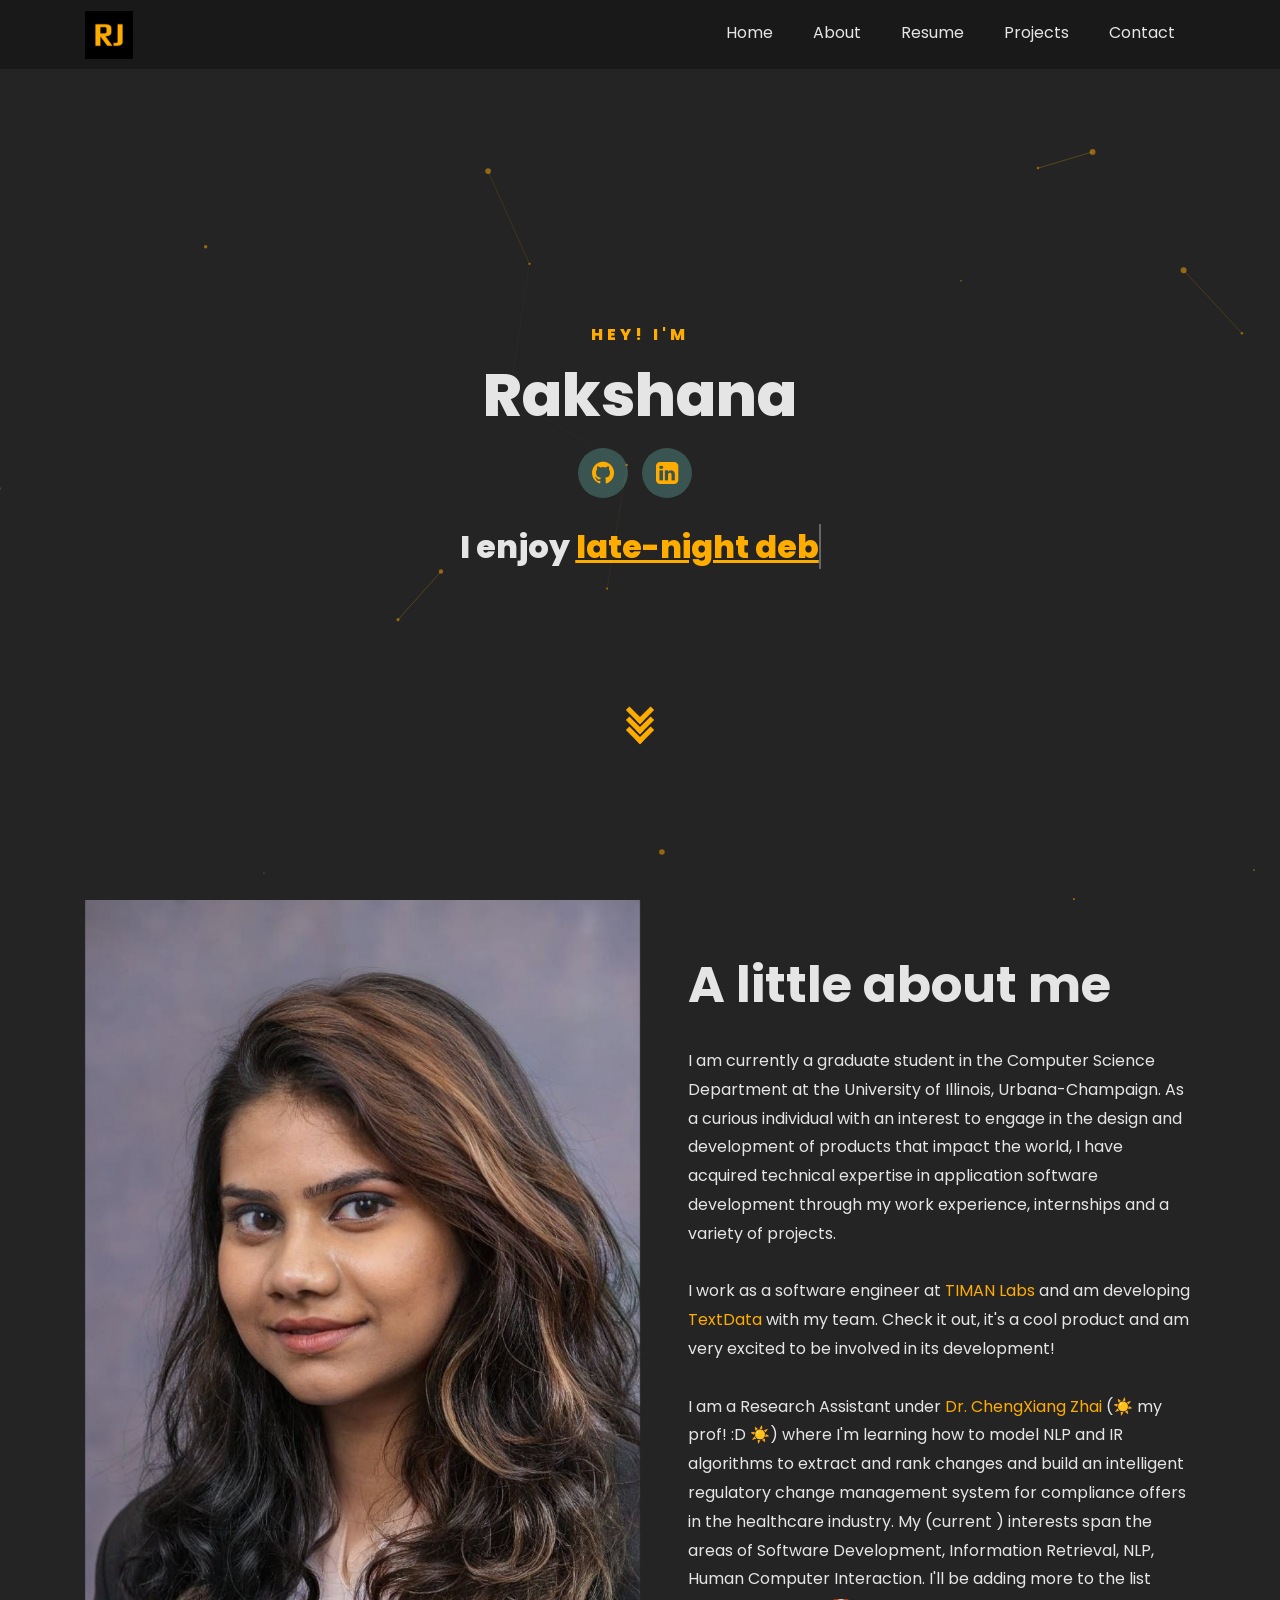
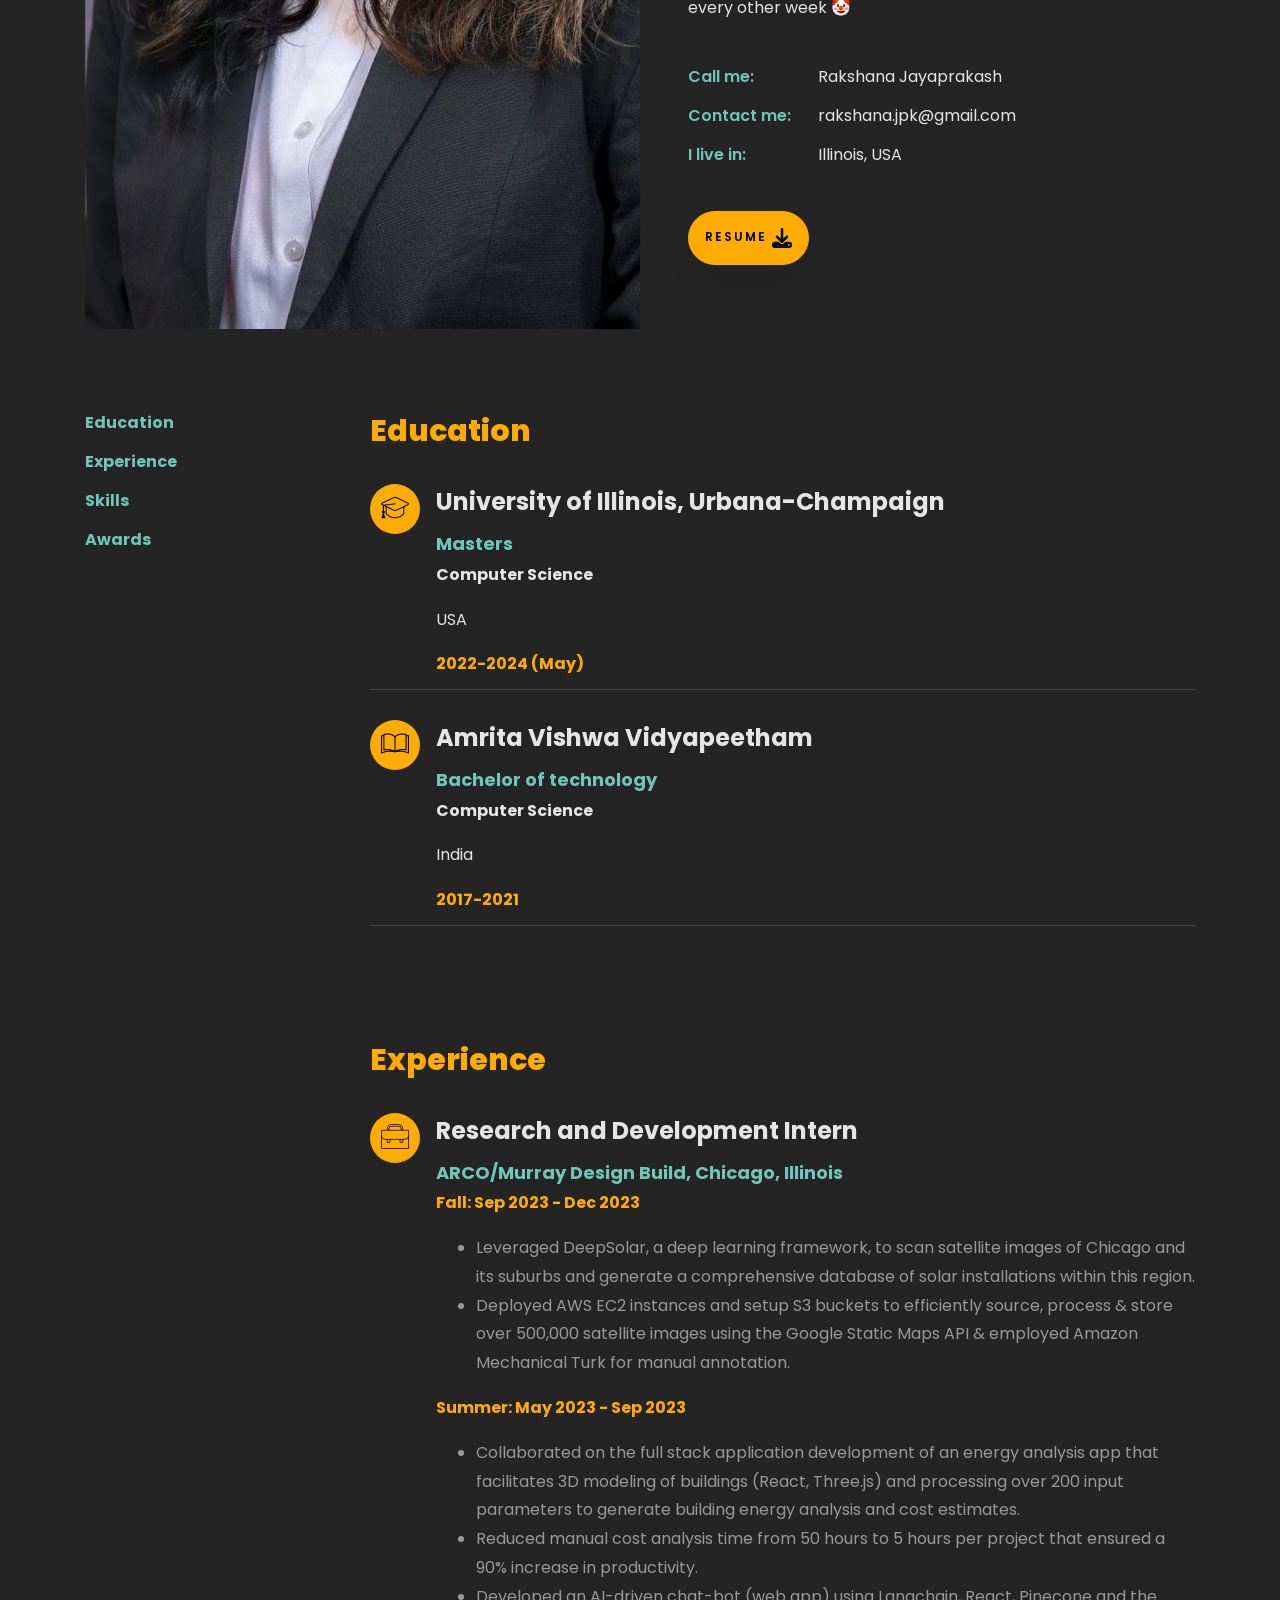
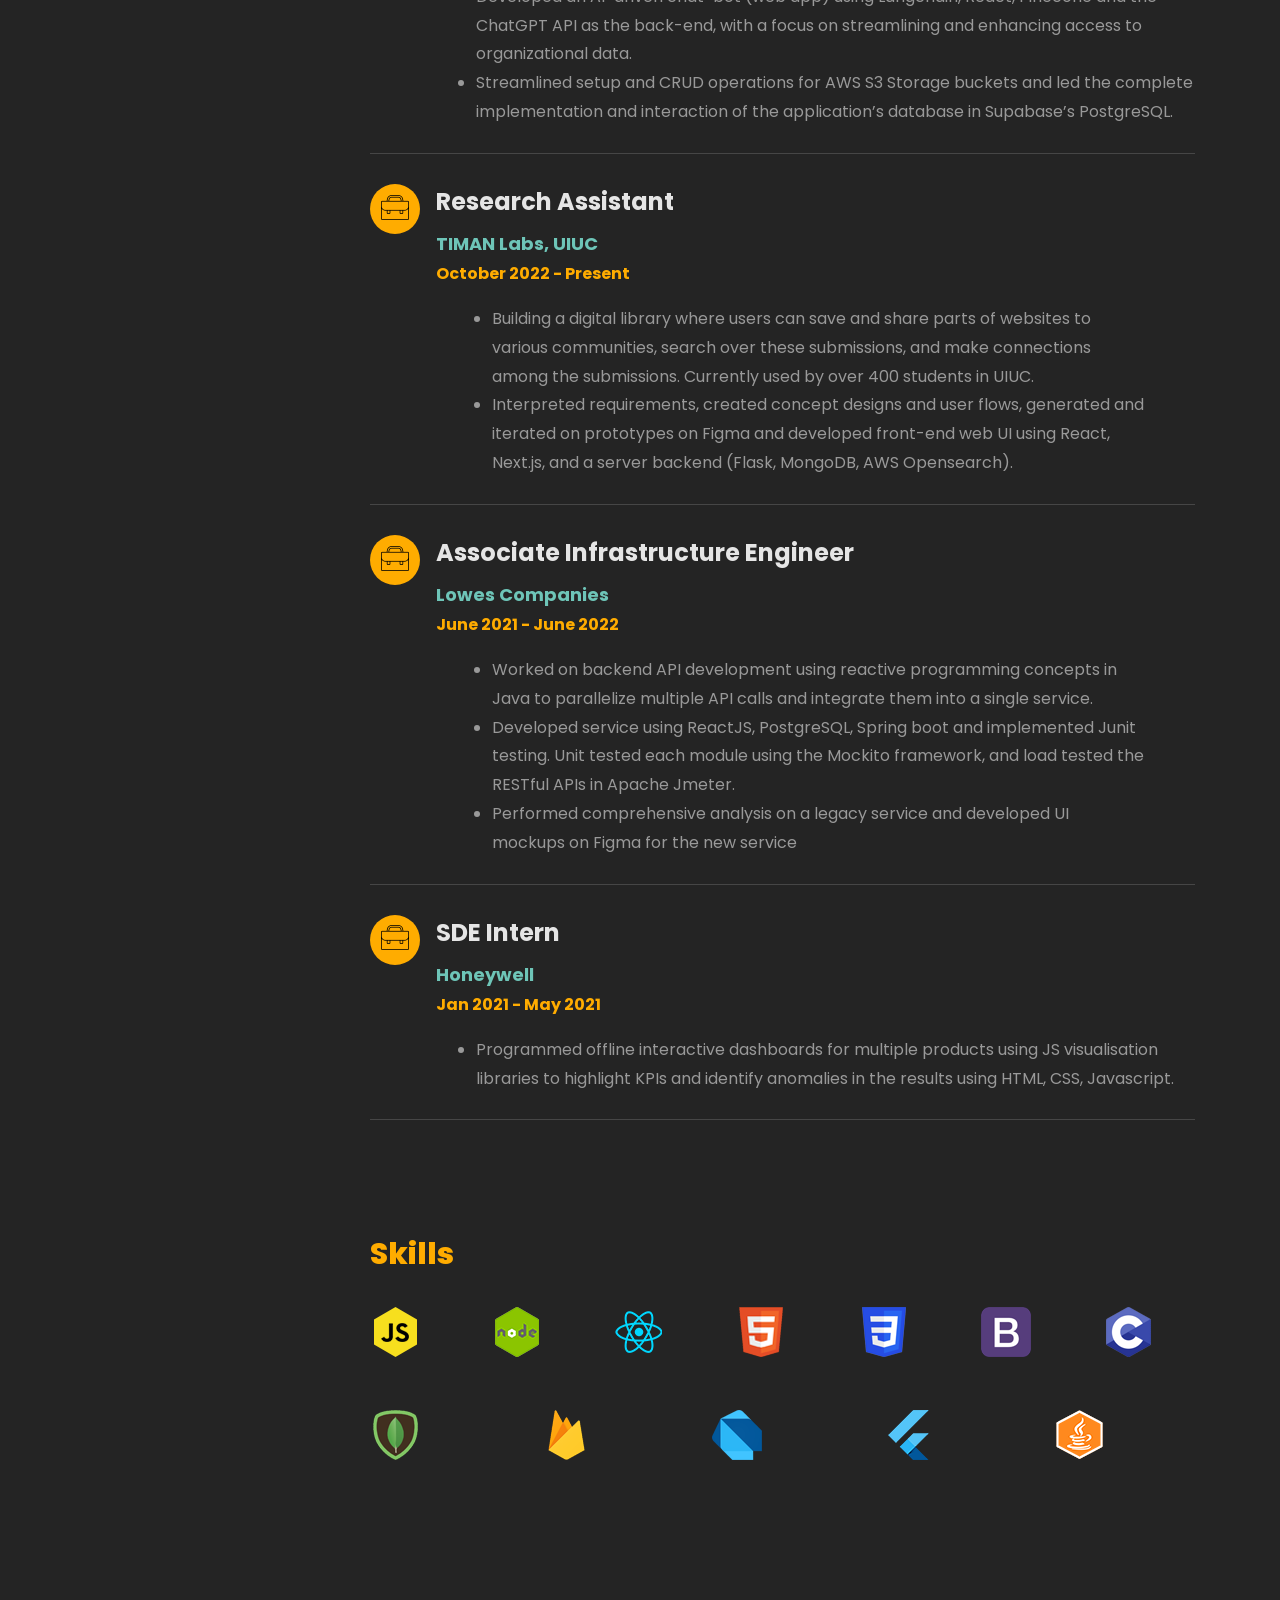
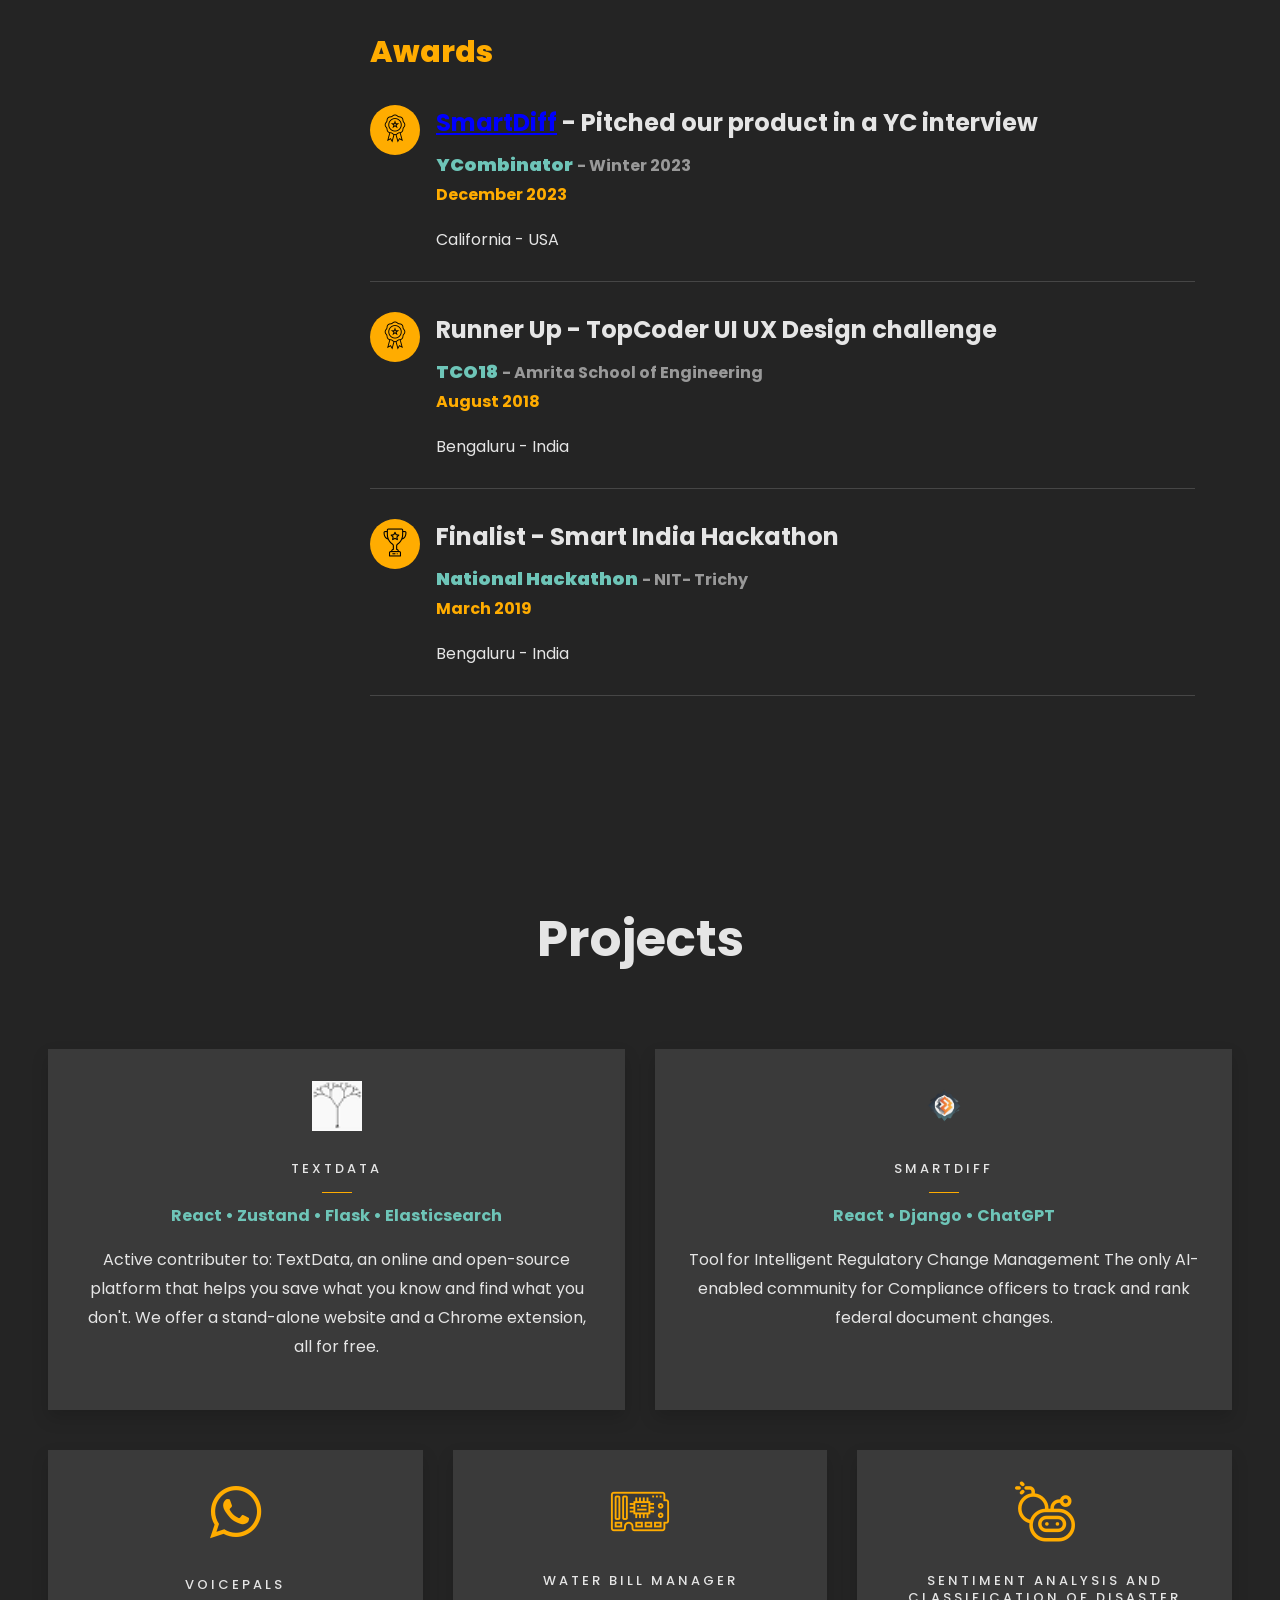
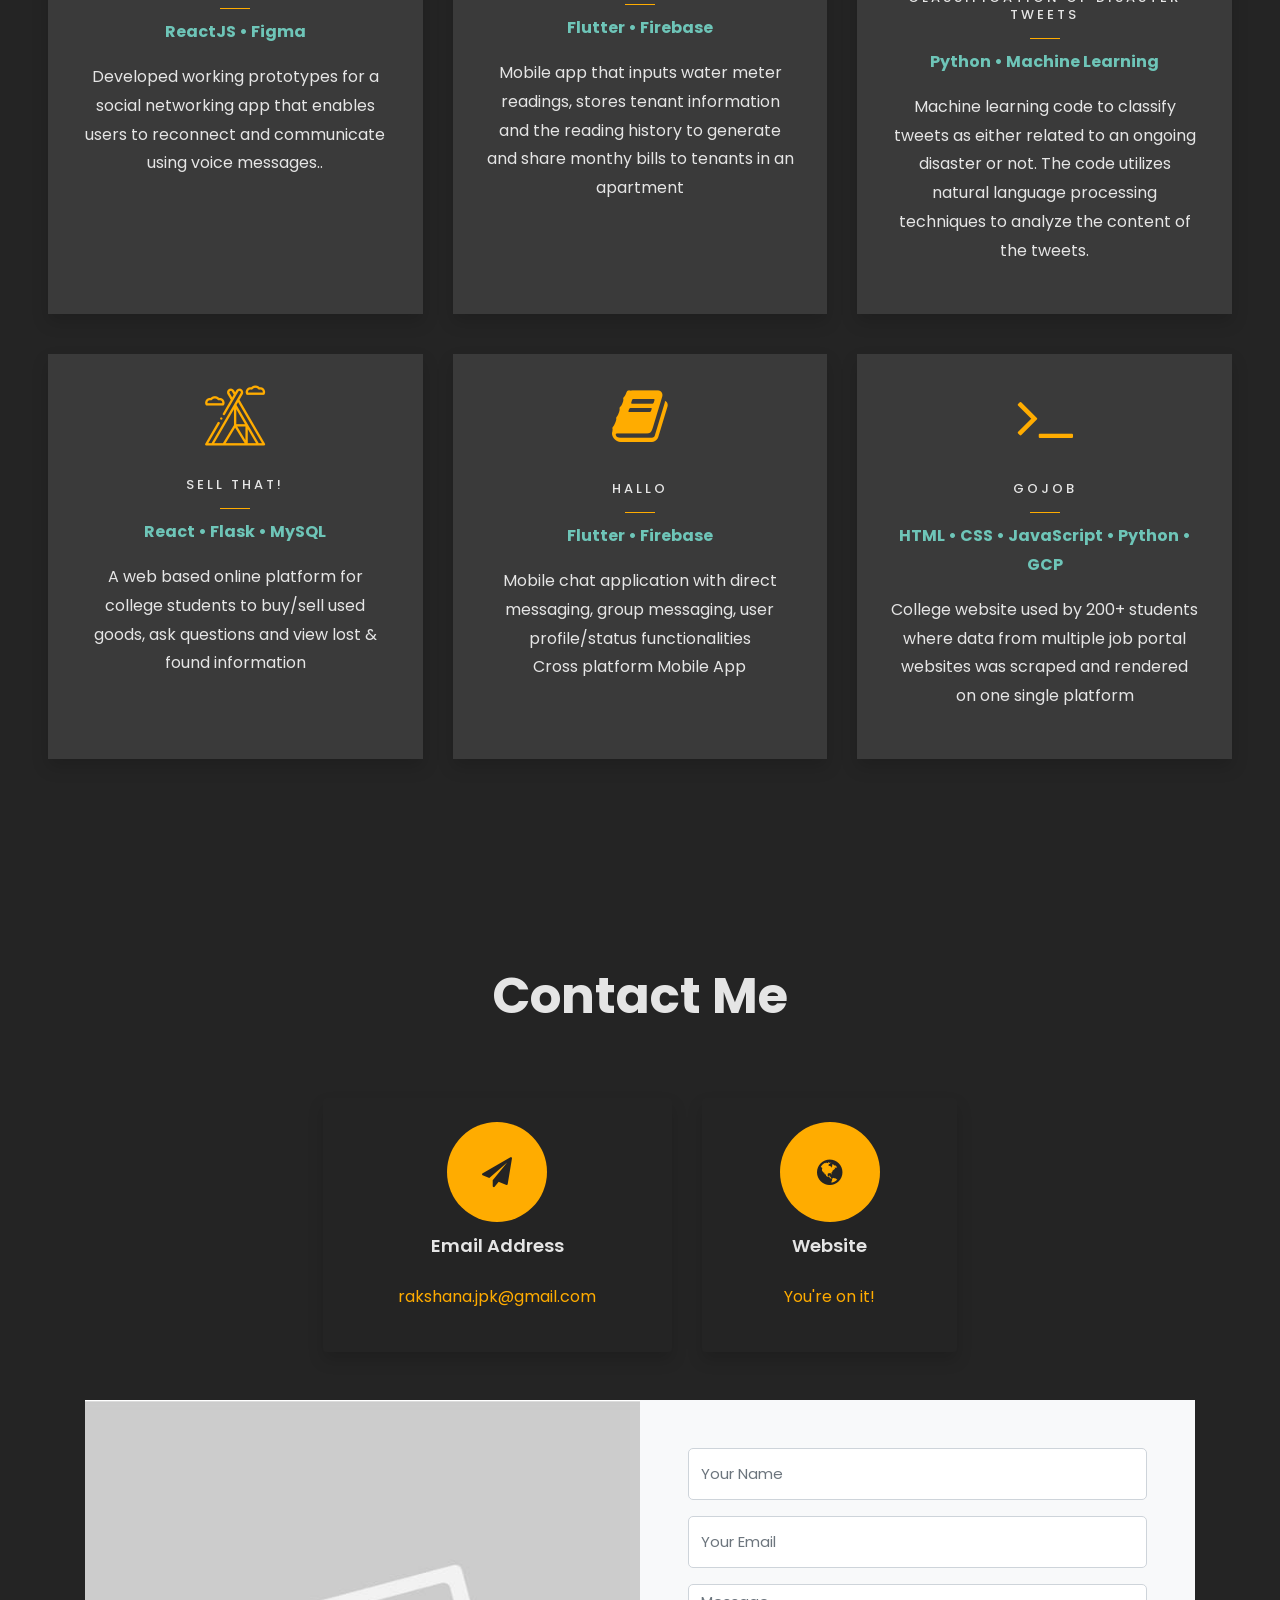
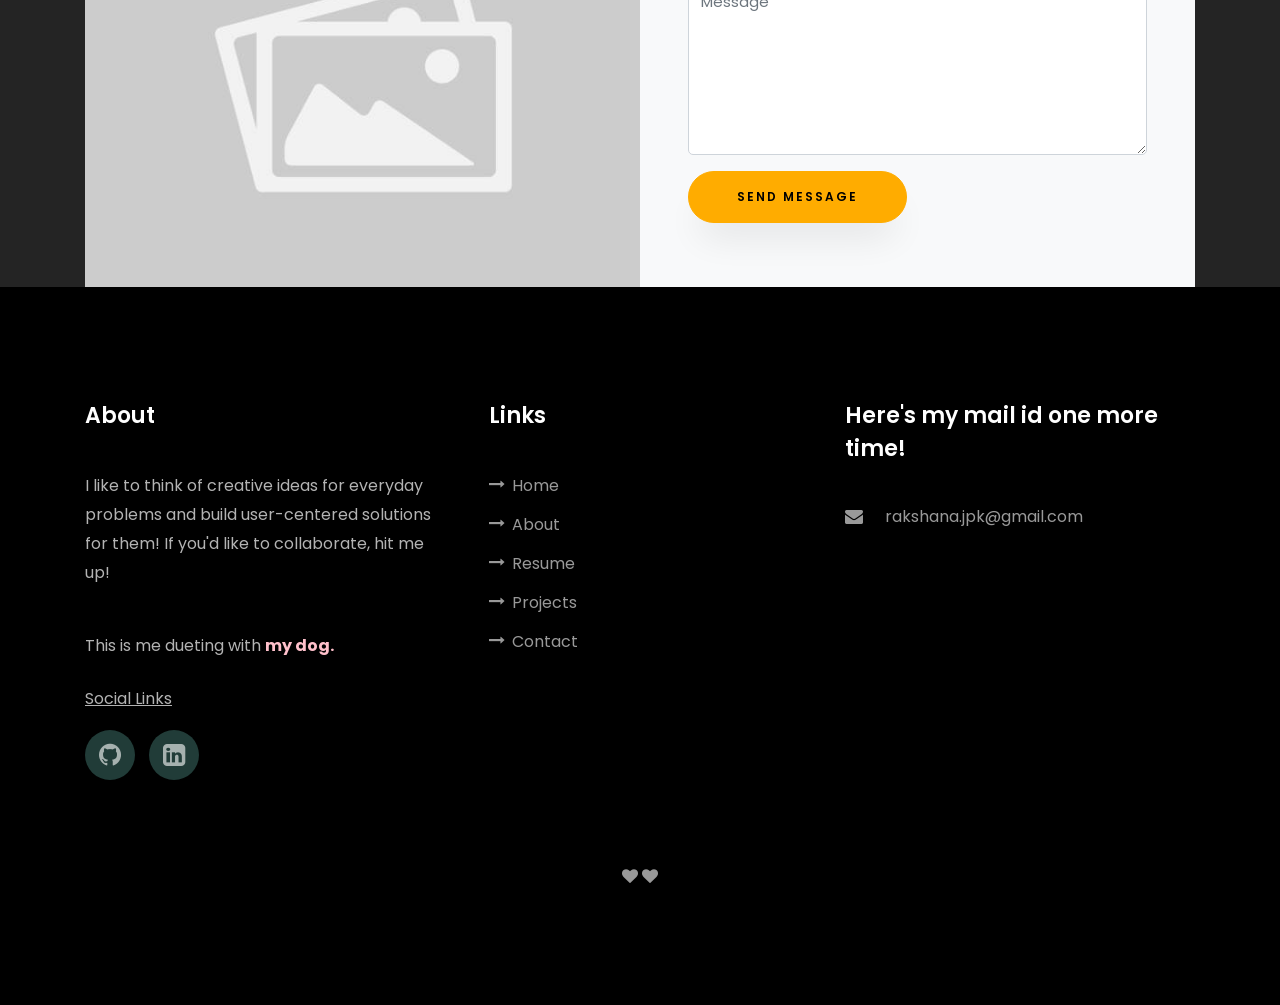
==== index.html @ 02f4567a "Update index.html" ====
<!DOCTYPE html>
<html lang="en">

<head>
	<title>Rakshana J</title>
	<meta charset="utf-8">
	<meta name="viewport" content="width=device-width, initial-scale=1, shrink-to-fit=no">

	<meta property="og:title" content="Page Tile" />
	<meta property="og:description" content="Personal Site" />

	<link href="https://fonts.googleapis.com/css?family=Poppins:100,200,300,400,500,600,700,800,900" rel="stylesheet">
	<link rel="stylesheet" href="css/animate.css">
	<link rel="icon" href="images/favicon.ico">

	<link rel="stylesheet" href="css/owl.carousel.min.css">
	<link rel="stylesheet" href="css/owl.theme.default.min.css">
	<link rel="stylesheet" href="css/magnific-popup.css">
	<link rel="stylesheet" href="css/aos.css">
	<link rel="stylesheet" href="css/flaticon.css">
	<link rel="stylesheet" href="css/icomoon.css">
	<link rel="stylesheet" href="css/style.css">
</head>

<body data-spy="scroll" data-target=".site-navbar-target" data-offset="300">


	<nav class="navbar navbar-expand-lg navbar-dark bg-dark ftco_navbar ftco-navbar-light site-navbar-target"
		id="ftco-navbar">
		<div class="container">
			<!-- <a class="navbar-brand" href="index.html">RJ</a> -->
			<a href="index.html"><img src="images/favicon.ico" alt="Home"></a>
			<button class="navbar-toggler js-fh5co-nav-toggle fh5co-nav-toggle" type="button" data-toggle="collapse"
				data-target="#ftco-nav" aria-controls="ftco-nav" aria-expanded="false" aria-label="Toggle navigation">
				<span class="oi oi-menu"></span> Menu
			</button>

			<div class="collapse navbar-collapse" id="ftco-nav">
				<ul class="navbar-nav nav ml-auto">
					<li class="nav-item"><a href="#home-section" class="nav-link"><span>Home</span></a></li>
					<li class="nav-item"><a href="#about-section" class="nav-link"><span>About</span></a></li>
					<li class="nav-item"><a href="#resume-section" class="nav-link"><span>Resume</span></a></li>
					<li class="nav-item"><a href="#project-section" class="nav-link"><span>Projects</span></a></li>
					<li class="nav-item"><a href="#contact-section" class="nav-link"><span>Contact</span></a></li>
				</ul>
			</div>
		</div>
	</nav>


	<!-- particles -->
	<div id="particles-js"></div>

	<section class="hero-wrap js-fullheight">
		<!--       <div class="overlay"></div> -->
		<div class="container">
			<div class="row no-gutters slider-text js-fullheight justify-content-center align-items-center">
				<div class="col-lg-8 col-md-6 ftco-animate d-flex align-items-center">
					<div class="text text-center">
						<span class="subheading">Hey! I'm</span>
						<h1>Rakshana</h1>

						<ul class="ftco-footer-social list-unstyled float-md float">
							<li class="ftco-animate"><a href="https://www.github.com/rakshanaj17" target="_blank"><span
										class="icon-github"></span></a></li>
							<li class="ftco-animate"><a href="https://www.linkedin.com/in/rakshanaj/"
									target="_blank"><span class="icon-linkedin-square"></span></a></li>
						</ul>


						<h2>I enjoy
							<span class="txt-rotate" data-period="10"
								data-rotate='["late-night debugging 🌙", "coding fueled by ☕️", "debugging seshs with my rubber ducky 🦆", "bug hunting 🐞", "to go on legacy code adventures 🗺️"]'
								</span>
						</h2>

					</div>
				</div>
			</div>
			<div class="scrollDown">
				<span></span>
				<span></span>
				<span></span>
			</div>
		</div>
		</div>
		</button>
		<div class="glyphicon glyphicon-arrow-down"></div>
	</section>

	<section class="ftco-about img ftco-section ftco-no-pt ftco-no-pb" id="about-section">
		<div class="container">
			<div class="row d-flex no-gutters">
				<div class="col-md-6 col-lg-6 d-flex">
					<div class="img-about img d-flex align-items-stretch">
						<div class="overlay"></div>
						<div class="img d-flex align-self-stretch align-items-center"
							style="background-image:url(images/me.jpg);">
						</div>
					</div>
				</div>
				<div class="col-md-6 col-lg-6 pl-md-5 py-5">
					<div class="row justify-content-start pb-3">
						<div class="col-md-12 heading-section ftco-animate">
							<h2 class="mb-4">A little about me</h2>
							<p>I am currently a graduate student in the Computer Science Department at the University of
								Illinois, Urbana-Champaign. As a curious individual with an interest to engage in the
								design and development of products that impact the world, I have acquired technical
								expertise in application software development through my work experience, internships
								and a variety of projects.
								<br> <br> I work as a software engineer at <a
									href="https://timan.cs.illinois.edu/ir/">TIMAN Labs</a> and am developing <a
									href="https://textdata.org/about">TextData</a> with my team. Check it out, it's a
								cool product and am very excited to be involved in its development!
								<br> <br>
								I am a Research Assistant under <a href="http://czhai.cs.illinois.edu/">Dr.
									ChengXiang Zhai</a> (☀️ my prof! :D ☀️) where I'm learning how to model NLP and IR algorithms to extract
								and rank changes and build an intelligent regulatory change management system for
								compliance offers in the healthcare industry.
								My (current ) interests span the areas of Software Development, Information Retrieval, NLP, Human
								Computer Interaction. I'll be adding more to the list every other week 🤡
							</p>
							<ul class="about-info mt-4 px-md-0 px-2">
								<li class="d-flex"><span>Call me:</span><span>Rakshana Jayaprakash</span></li>
								<li class="d-flex"><span>Contact me:</span><span>rakshana.jpk@gmail.com</span></li>
								<!-- <li class="d-flex"><span>No:</span><span>+92 XXX XXXXXXX</span></li> -->
								<li class="d-flex"><span>I live in:</span> <span>Illinois, USA</span></li>
							</ul>
						</div>
					</div>
					<div class="counter-wrap ftco-animate d-flex mt-md-3">
						<div class="text">
							<p><a href="/files/RakshanaResume.pdf" target="_blank"
									class="btn btn-primary py-3 px-3">Resume
									<img src="images/icons/download-solid.svg" style="width:20px;height:20px">
								</a></p>
						</div>
					</div>
				</div>
			</div>
		</div>
	</section>

	<section class="ftco-section ftco-no-pb goto-here" id="resume-section">
		<div class="container">
			<div class="row">
				<div class="col-md-3">
					<nav id="navi">
						<ul>
							<li><a href="#page-1">Education</a></li>
							<li><a href="#page-2">Experience</a></li>
							<li><a href="#page-3">Skills</a></li>
							<li><a href="#page-4">Awards</a></li>
						</ul>
					</nav>
				</div>
				<div class="col-md-9">
					<div id="page-1" class="page one">
						<h2 class="heading">Education</h2>
						<div class="resume-wrap d-flex ftco-animate">
							<div class="icon d-flex align-items-center justify-content-center">
								<span class="flaticon-graduation-cap"></span>
							</div>
							<div class="text pl-3">
								<h2>University of Illinois, Urbana-Champaign</h2>
								<span class="position">Masters</span>
								<p><strong>Computer Science</strong></p>
								<p>USA</p>
								<span class="date">2022-2024 (May)</span>
							</div>
						</div>
						<div class="resume-wrap d-flex ftco-animate">
							<div class="icon d-flex align-items-center justify-content-center">
								<span class="flaticon-book"></span>
							</div>
							<div class="text pl-3">
								<h2>Amrita Vishwa Vidyapeetham</h2>
								<span class="position">Bachelor of technology</span>
								<p><strong>Computer Science</strong></p>
								<p>India</p>
								<span class="date">2017-2021</span>
							</div>
						</div>

					</div>

					<div id="page-2" class="page two">
						<h2 class="heading">Experience</h2>
						<div class="resume-wrap d-flex ftco-animate">
							<div class="icon d-flex align-items-center justify-content-center">
								<span class="flaticon-suitcase"></span>
							</div>
							<div class="text pl-3">
								<h2>Research and Development Intern</h2>
								<span class="position">ARCO/Murray Design Build, Chicago, Illinois</span>
								<p class="date">Fall: Sep 2023 - Dec 2023</p>
								<ul>
									<li>Leveraged DeepSolar, a deep learning framework, to scan satellite images of
										Chicago and its suburbs and generate a comprehensive database of solar
										installations within this region.</li>
									<li>Deployed AWS EC2 instances and setup S3 buckets to efficiently source, process &
										store over 500,000 satellite images using the Google Static Maps API & employed
										Amazon Mechanical Turk for manual annotation.</li>
								</ul>
								<p class="date">Summer: May 2023 - Sep 2023</p>
								<ul>
									<li>Collaborated on the full stack application development of an energy analysis app
										that facilitates 3D modeling of buildings (React, Three.js) and processing over
										200 input parameters to generate building energy analysis and cost estimates.
									</li>
									<li>Reduced manual cost analysis time from 50 hours to 5 hours per project that
										ensured a 90% increase in productivity.</li>
									<li>Developed an AI-driven chat-bot (web app) using Langchain, React, Pinecone and
										the ChatGPT API as the back-end, with a focus on streamlining and enhancing
										access to organizational data.</li>
									<li>Streamlined setup and CRUD operations for AWS S3 Storage buckets and led the
										complete implementation and interaction of the application’s database in
										Supabase’s PostgreSQL.</li>
								</ul>
							</div>
						</div>
						<div class="resume-wrap d-flex ftco-animate">
							<div class="icon d-flex align-items-center justify-content-center">
								<span class="flaticon-suitcase"></span>
							</div>
							<div class="text pl-3">
								<h2> Research Assistant</h2>
								<span class="position">TIMAN Labs, UIUC</span>
								<p class="date">October 2022 - Present</p>
								<div class="c d-flex ftco-animate">
									<div class="text pl-3">
										<ul>
											<li>
												Building a digital library where users can save and share parts of
												websites to various communities, search over these
												submissions, and make connections among the submissions. Currently used
												by over 400 students in UIUC.
											</li>
											<li>
												Interpreted requirements, created concept designs and user flows,
												generated and iterated on prototypes on Figma and
												developed front-end web UI using React, Next.js, and a server backend
												(Flask, MongoDB, AWS Opensearch).</li>
										</ul>
									</div>
								</div>
							</div>
						</div>
						<div class="resume-wrap d-flex ftco-animate">
							<div class="icon d-flex align-items-center justify-content-center">
								<span class="flaticon-suitcase"></span>
							</div>
							<div class="text pl-3">
								<h2>Associate Infrastructure Engineer</h2>
								<span class="position">Lowes Companies</span>
								<p class="date">June 2021 - June 2022</p>
								<div class="c d-flex ftco-animate">
									<div class="text pl-3">
										<ul>
											<li>Worked on backend API development using reactive programming concepts in
												Java to parallelize multiple API calls and
												integrate them into a single service.
											</li>
											<li>Developed service using ReactJS, PostgreSQL, Spring boot and implemented
												Junit testing. Unit tested each module using
												the Mockito framework, and load tested the RESTful APIs in Apache
												Jmeter.</li>
											<li>Performed comprehensive analysis on a legacy service and developed UI
												mockups on Figma for the new service</li>
										</ul>
									</div>
								</div>
							</div>
						</div>
						<div class="resume-wrap d-flex ftco-animate">
							<div class="icon d-flex align-items-center justify-content-center">
								<span class="flaticon-suitcase"></span>
							</div>
							<div class="text pl-3">
								<h2>SDE Intern</h2>
								<span class="position">Honeywell</span>
								<p class="date">Jan 2021 - May 2021</p>
								<ul>
									<li>Programmed offline interactive dashboards for multiple products using JS
										visualisation libraries to highlight KPIs and
										identify anomalies in the results using HTML, CSS, Javascript.</li>
								</ul>
							</div>
						</div>
					</div>
					<div id="page-3" class="page three">
						<h2 class="heading">Skills</h2>
						<!-- Skill Section -->
						<div class="row mb-4 ftco-animate">
							<div class="col grow"><img class="img-fluid" src="images/skills/javascript.png"
									title="JavaScript"></div>
							<div class="col grow"><img class="img-fluid" src="images/skills/node.png" title="NodeJS">
							</div>
							<div class="col grow"><img class="img-fluid" src="images/skills/react.png" title="React">
							</div>
							<div class="col grow"><img class="img-fluid" src="images/skills/html.png" title="HTML">
							</div>
							<div class="col grow"><img class="img-fluid" src="images/skills/css.png" title="CSS"></div>
							<div class="col grow"><img class="img-fluid" src="images/skills/bootstrap.png"
									title="Bootstrap"></div>

							<!-- <div class="col grow"><img class="img-fluid" src="images/skills/cplusplus.png" title="C++"> -->
							<div class="col grow"><img class="img-fluid" src="images/skills/c.png" title="C"></div>
						</div>
						<br>
						<div class="row mb-4 ftco-animate">
							<div class="col grow"><img class="img-fluid" src="images/skills/mongo.png" title="Mongo DB">
							</div>
							<div class="col grow"><img class="img-fluid" src="images/skills/firebase.png"
									title="FireBase"></div>

							<div class="col grow"><img class="img-fluid" src="images/skills/dart.png" title="Dart">
							</div>
							<div class="col grow"><img class="img-fluid" src="images/skills/flutter.png"
									title="Flutter"></div>
							<div class="col grow"><img class="img-fluid" src="images/skills/java.png" title="Java">
							</div>
						</div>


					</div>
					<br>
					<br>
					<div id="page-4" class="page four">
						<h2 class="heading">Awards</h2>

						<div class="resume-wrap d-flex ftco-animate">
							<div class="icon d-flex align-items-center justify-content-center">
								<span class="flaticon-medal"></span>
							</div>

							<div class="text pl-3">

								<h2><a href="https://smartdiff.xyz/"><span
											style="color: blue;"><u>SmartDiff</u></span></a> - Pitched our
									product in a YC
									interview</h2>
								<span class="position"><strong>YCombinator</strong></span>
								<span><strong> - Winter 2023</strong></span>
								<p class="date">December 2023</p>
								<p>California - USA</p>
							</div>
						</div>

						<div class="resume-wrap d-flex ftco-animate">
							<div class="icon d-flex align-items-center justify-content-center">
								<span class="flaticon-medal"></span>
							</div>
							<div class="text pl-3">
								<h2>Runner Up - TopCoder UI UX Design challenge</h2>
								<span class="position"><strong>TCO18</strong></span>
								<span><strong> - Amrita School of Engineering</strong></span>
								<p class="date">August 2018</p>
								<p>Bengaluru - India</p>
							</div>
						</div>
						<div class="resume-wrap d-flex ftco-animate">
							<div class="icon d-flex align-items-center justify-content-center">
								<span class="flaticon-trophy"></span>
							</div>
							<div class="text pl-3">
								<h2>Finalist - Smart India Hackathon</h2>
								<span class="position"><strong>National Hackathon</strong></span>
								<span><strong> - NIT- Trichy</strong></span>
								<p class="date">March 2019</p>
								<p>Bengaluru - India</p>
							</div>
						</div>
					</div>
				</div>
			</div>
		</div>
	</section>

	<section class="ftco-section" id="project-section">
		<div class="container-fluid px-md-5">
			<div class="row justify-content-center py-5 mt-5">
				<div class="col-md-12 heading-section text-center ftco-animate">
					<h2 class="mb-4">Projects</h2>
				</div>
			</div>

			<div class="row">
				<div class="col-md-6 text-center d-flex mx-auto ftco-animate">
					<a href="https://github.com/rakshanaj17/cdl-platform" target="_blank" class="services-1 shadow">
						<span class="icon">
							<img src="images/tree32.png" alt="Elasticsearch" style="width: 50px;height: 50px;">
							<!-- <i class="icon-whatsapp"></i> -->
						</span>
						<div class="desc">
							<h3 class="mb-4">TextData</h3>
							<p><strong>React • Zustand • Flask • Elasticsearch</strong></p>
							<p>Active contributer to: TextData, an online and open-source platform that helps you save
								what you know and find
								what you don't. We offer a stand-alone website and a Chrome extension, all for free.</p>
						</div>
					</a>
				</div>
				<div class="col-md-6 text-center d-flex ftco-animate">
					<a href="https://github.com/rakshanaj17/Water-Bill-Generator" target="_blank"
						class="services-1 shadow">
						<span class="icon">
							<img src="images/smartdiff_logo_vector.png" alt="Water Bill Manager"
								style="width: 50px;height: 50px;">
							<!-- <i class="flaticon-circuit-board"></i> -->
						</span>
						<div class="desc">
							<h3 class="mb-4">SmartDiff</h3>
							<p><strong>React • Django • ChatGPT</strong></p>
							<p>Tool for Intelligent Regulatory Change Management
								The only AI-enabled community for Compliance officers to track and rank federal document
								changes.</p>
						</div>
					</a>
				</div>
				<!-- <div class="col-md-4 text-center d-flex ftco-animate">
					<a href="https://github.com/ahsankhan26/Bomberman-Replica" target="_blank"
						class="services-1 shadow">
						<span class="icon">
							<i class="flaticon-bomberman"></i>
						</span>
						<div class="desc">
							<h3 class="mb-4">Sentiment Analysis and Classification of Disaster Tweets</h3>
							<p><strong>C# • Unity</strong></p>
							<p>Video game using Unity 2D game development environment and C# Scripts for
								interactivity.<br>The game was intended to be multiplayer competing against each other.
							</p>
						</div>
					</a>
				</div> -->
			</div>
			<div class="row">
				<div class="col-md-4 text-center d-flex mx-auto ftco-animate">
					<a href="https://github.com/rakshanaj17/VoicePals" target="_blank" class="services-1 shadow">
						<span class="icon">
							<i class="icon-whatsapp"></i>
						</span>
						<div class="desc">
							<h3 class="mb-4">VoicePals</h3>
							<p><strong>ReactJS • Figma</strong></p>
							<p>Developed working prototypes for a social networking app that enables users to reconnect
								and communicate using voice messages..</p>
						</div>
					</a>
				</div>
				<div class="col-md-4 text-center d-flex ftco-animate">
					<a href="https://github.com/rakshanaj17/Water-Bill-Generator" target="_blank"
						class="services-1 shadow">
						<span class="icon">
							<i class="flaticon-circuit-board"></i>
						</span>
						<div class="desc">
							<h3 class="mb-4">Water Bill Manager</h3>
							<p><strong>Flutter • Firebase</strong></p>
							<p>Mobile app that inputs water meter readings, stores tenant information and the reading
								history to generate and share monthy bills to tenants in an apartment</p>
						</div>
					</a>
				</div>
				<div class="col-md-4 text-center d-flex ftco-animate">
					<a href="https://github.com/ahsankhan26/Bomberman-Replica" target="_blank"
						class="services-1 shadow">
						<span class="icon">
							<i class="flaticon-bomberman"></i>
						</span>
						<div class="desc">
							<h3 class="mb-4">Sentiment Analysis and Classification of Disaster Tweets</h3>
							<p><strong>Python • Machine Learning</strong></p>
							<p>Machine learning code to classify tweets as either related to an ongoing disaster or not.
								The code utilizes natural language processing techniques to analyze the content of the
								tweets.</p>
							</p>
						</div>
					</a>
				</div>
			</div>
			<div class="row">
				<div class="col-md-4 text-center d-flex ftco-animate">
					<a class="services-1 shadow">
						<span class="icon">
							<i class="flaticon-camp"></i>
						</span>
						<div class="desc">
							<h3 class="mb-4">Sell That!</h3>
							<p><strong>React • Flask • MySQL</strong></p>
							<p>A web based online platform for college students to buy/sell used goods, ask questions
								and view lost & found information</p>
						</div>
					</a>
				</div>
				<div class="col-md-4 text-center d-flex mx-auto ftco-animate">
					<a href="https://github.com/rakshanaj17/Hallo-Mobile-Chat-App" target="_blank"
						class="services-1 shadow">
						<span class="icon">
							<i class="icon-book"></i>
						</span>
						<div class="desc">
							<h3 class="mb-4">Hallo</h3>
							<p><strong>Flutter • Firebase</strong></p>
							<p>Mobile chat application with direct messaging, group messaging, user profile/status
								functionalities<br>Cross platform Mobile App</p>
						</div>
					</a>
				</div>
				<div class="col-md-4 text-center d-flex mx-auto ftco-animate">
					<a href="https://github.com/rakshanaj17/GoJob-Web-Scraped-Job-Potal" target="_blank"
						class="services-1 shadow">
						<span class="icon">
							<i class="icon-terminal"></i>
						</span>
						<div class="desc">
							<h3 class="mb-4">GoJob</h3>
							<p><strong>HTML • CSS • JavaScript • Python • GCP</strong></p>
							<p>College website used by 200+ students where data from multiple job portal
								websites was scraped and rendered on one single platform</p>
						</div>
					</a>
				</div>
			</div>

		</div>
		</div>
	</section>



	<!-- <section class="ftco-section ftco-hireme img" style="background-image: url(images/bg_1.jpg)">
		<div class="overlay"></div>
		<div class="container">
			<div class="row justify-content-center">
				<div class="col-md-7 ftco-animate text-center">
					<h2>I'm <span>Available</span> for Hire</h2>
					<p class="mt-3 mb-0">
						<a id="fiverr" href="https://fiverr.com/ahsankhan26" target="_blank"
							class="btn btn-primary py-3 px-5">Fiverr</a>
					</p>
				</div>
			</div>
		</div>
	</section> -->

	<section class="ftco-section contact-section ftco-no-pb" id="contact-section">
		<div class="container">
			<div class="row justify-content-center mb-4 pb-3">
				<div class="col-md-7 heading-section text-center ftco-animate">
					<h2 class="mb-4">Contact Me</h2>
				</div>
			</div>

			<div class="row d-flex justify-content-center contact-info mb-5">
				<!-- <div class="col-md-6 col-lg-3 d-flex ftco-animate">
					<div class="align-self-stretch box text-center p-4 shadow">
						<div class="icon d-flex align-items-center justify-content-center">
							<span class="icon-phone2"></span>
						</div>
						<div>
							<h3 class="mb-4">Contact Number</h3>
							<p><a>+92 XXX XXXXXXX</a></p>
						</div>
					</div>
				</div> -->
				<div class="col-md-6 col-lg-4 d-flex ftco-animate">
					<div class="align-self-stretch box text-center p-4 shadow">
						<div class="icon d-flex align-items-center justify-content-center">
							<span class="icon-paper-plane"></span>
						</div>
						<div>
							<h3 class="mb-4">Email Address</h3>
							<p><a href="">rakshana.jpk@gmail.com</a></p>
						</div>
					</div>
				</div>
				<div class="col-md-6 col-lg-3 d-flex ftco-animate">
					<div class="align-self-stretch box text-center p-4 shadow">
						<div class="icon d-flex align-items-center justify-content-center">
							<span class="icon-globe"></span>
						</div>
						<div>
							<h3 class="mb-4">Website</h3>
							<p><a href="https://rakshanaj17.github.io/">You're on it!</a></p>
						</div>
					</div>
				</div>
			</div>

			<div class="row no-gutters block-9">
				<div class="col-md-6 order-md-last d-flex">
					<form method="POST" action="" class="bg-light p-4 p-md-5 contact-form">
						<div class="form-group">
							<input type="text" class="form-control" name="name" placeholder="Your Name" required>
						</div>
						<div class="form-group">
							<input type="email" class="form-control" name="email" placeholder="Your Email" required>
						</div>
						<div class="form-group">
							<textarea id="" cols="30" rows="7" class="form-control" name="message" placeholder="Message"
								required></textarea>
						</div>

						<div class="form-group">
							<input type="submit" value="Send Message" class="btn btn-primary py-3 px-5">
							<input type="hidden" name="_next" value="//ahsankhan.me" />
						</div>
					</form>

				</div>

				<div class="col-md-6 d-flex">
					<div class="img" style="background-image: url(images/about.jpeg);"></div>
				</div>
			</div>
		</div>
	</section>


	<footer class="ftco-footer ftco-section">
		<div class="container">
			<div class="row mb-5">
				<div class="col-md">
					<div class="ftco-footer-widget mb-4">
						<h2 class="ftco-heading-2">About</h2>
						<p>I like to think of creative ideas for everyday problems and build user-centered solutions for
							them! If you'd like to collaborate, hit me up! </p>
						<br>
						<p>
							This is me dueting with <a
								href="https://share.snapchat.com/m/zRmUSVAU?share_id=h2yLVqUlJGc&locale=en-US"
								style="font-weight: bold; color: pink;">my
								dog.</a>
						</p>
						<p class="mt-4"><u>Social Links</u></p>
						<ul class="ftco-footer-social list-unstyled float-md-left float-lft">
							<li class="ftco-animate"><a href="www.github.com/rakshanaj17" target="_blank"><span
										class="icon-github"></span></a></li>
							<li class="ftco-animate"><a href="https://www.linkedin.com/in/rakshanaj/"
									target="_blank"><span class="icon-linkedin-square"></span></a></li>
							<!-- <li class="ftco-animate"><a href="https://stackoverflow.com/users/13870209/ahsan-khan"
									target="_blank"><span class="icon-stack-overflow"></span></a></li>
							<li class="ftco-animate"><a href="https://instagram.com/ahsankhan26" target="_blank"><span
										class="icon-instagram"></span></a></li> -->
						</ul>
					</div>
				</div>
				<div class="col-md">
					<div class="ftco-footer-widget mb-4 ml-md-4">
						<h2 class="ftco-heading-2">Links</h2>
						<ul class="list-unstyled">
							<li><a href="#home-section"><span class="icon-long-arrow-right mr-2"></span>Home</a></li>
							<li><a href="#about-section"><span class="icon-long-arrow-right mr-2"></span>About</a></li>
							<li><a href="#resume-section"><span class="icon-long-arrow-right mr-2"></span>Resume</a>
							</li>
							<li><a href="#project-section"><span class="icon-long-arrow-right mr-2"></span>Projects</a>
							</li>
							<li><a href="#contact-section"><span class="icon-long-arrow-right mr-2"></span>Contact</a>
							</li>
						</ul>
					</div>
				</div>

				<div class="col-md">
					<div class="ftco-footer-widget mb-4">
						<h2 class="ftco-heading-2">Here's my mail id one more time!</h2>
						<div class="block-23 mb-3">
							<ul>
								<!-- <li><a><span class="icon icon-phone"></span><span class="text">+92 XXX XXXXXXX</span></a></li> -->
								<li><a href=""><span class="icon icon-envelope"></span><span
											class="text">rakshana.jpk@gmail.com</span></a></li>
							</ul>
						</div>
					</div>
				</div>
			</div>
			<div class="row">
				<div class="col-md-12 text-center">
					<i class="icon-heart color-danger" aria-hidden="true"></i>
					<i class="icon-heart color-danger" aria-hidden="true"></i>
					<!-- <p class="mt-5">Copyright &copy;
						<script>document.write(new Date().getFullYear());</script>
					</p> -->
				</div>
			</div>
		</div>
	</footer>



	<!-- loader -->
	<div id="ftco-loader" class="show fullscreen"><svg class="circular" width="48px" height="48px">
			<circle class="path-bg" cx="24" cy="24" r="22" fill="none" stroke-width="4" stroke="#eeeeee" />
			<circle class="path" cx="24" cy="24" r="22" fill="none" stroke-width="4" stroke-miterlimit="10"
				stroke="#F96D00" />
		</svg></div>


	<script src="js/jquery.min.js"></script>
	<script src="js/jquery-migrate-3.0.1.min.js"></script>
	<script src="js/bootstrap.min.js"></script>
	<script src="js/jquery.waypoints.min.js"></script>
	<script src="js/jquery.stellar.min.js"></script>
	<script src="js/owl.carousel.min.js"></script>
	<script src="js/jquery.magnific-popup.min.js"></script>
	<script src="js/aos.js"></script>
	<script src="js/jquery.animateNumber.min.js"></script>
	<script src="js/scrollax.min.js"></script>
	<script src="js/particles.min.js"></script>
	<script src="js/app.js"></script>
	<script src="js/main.js"></script>

</body>

</html>
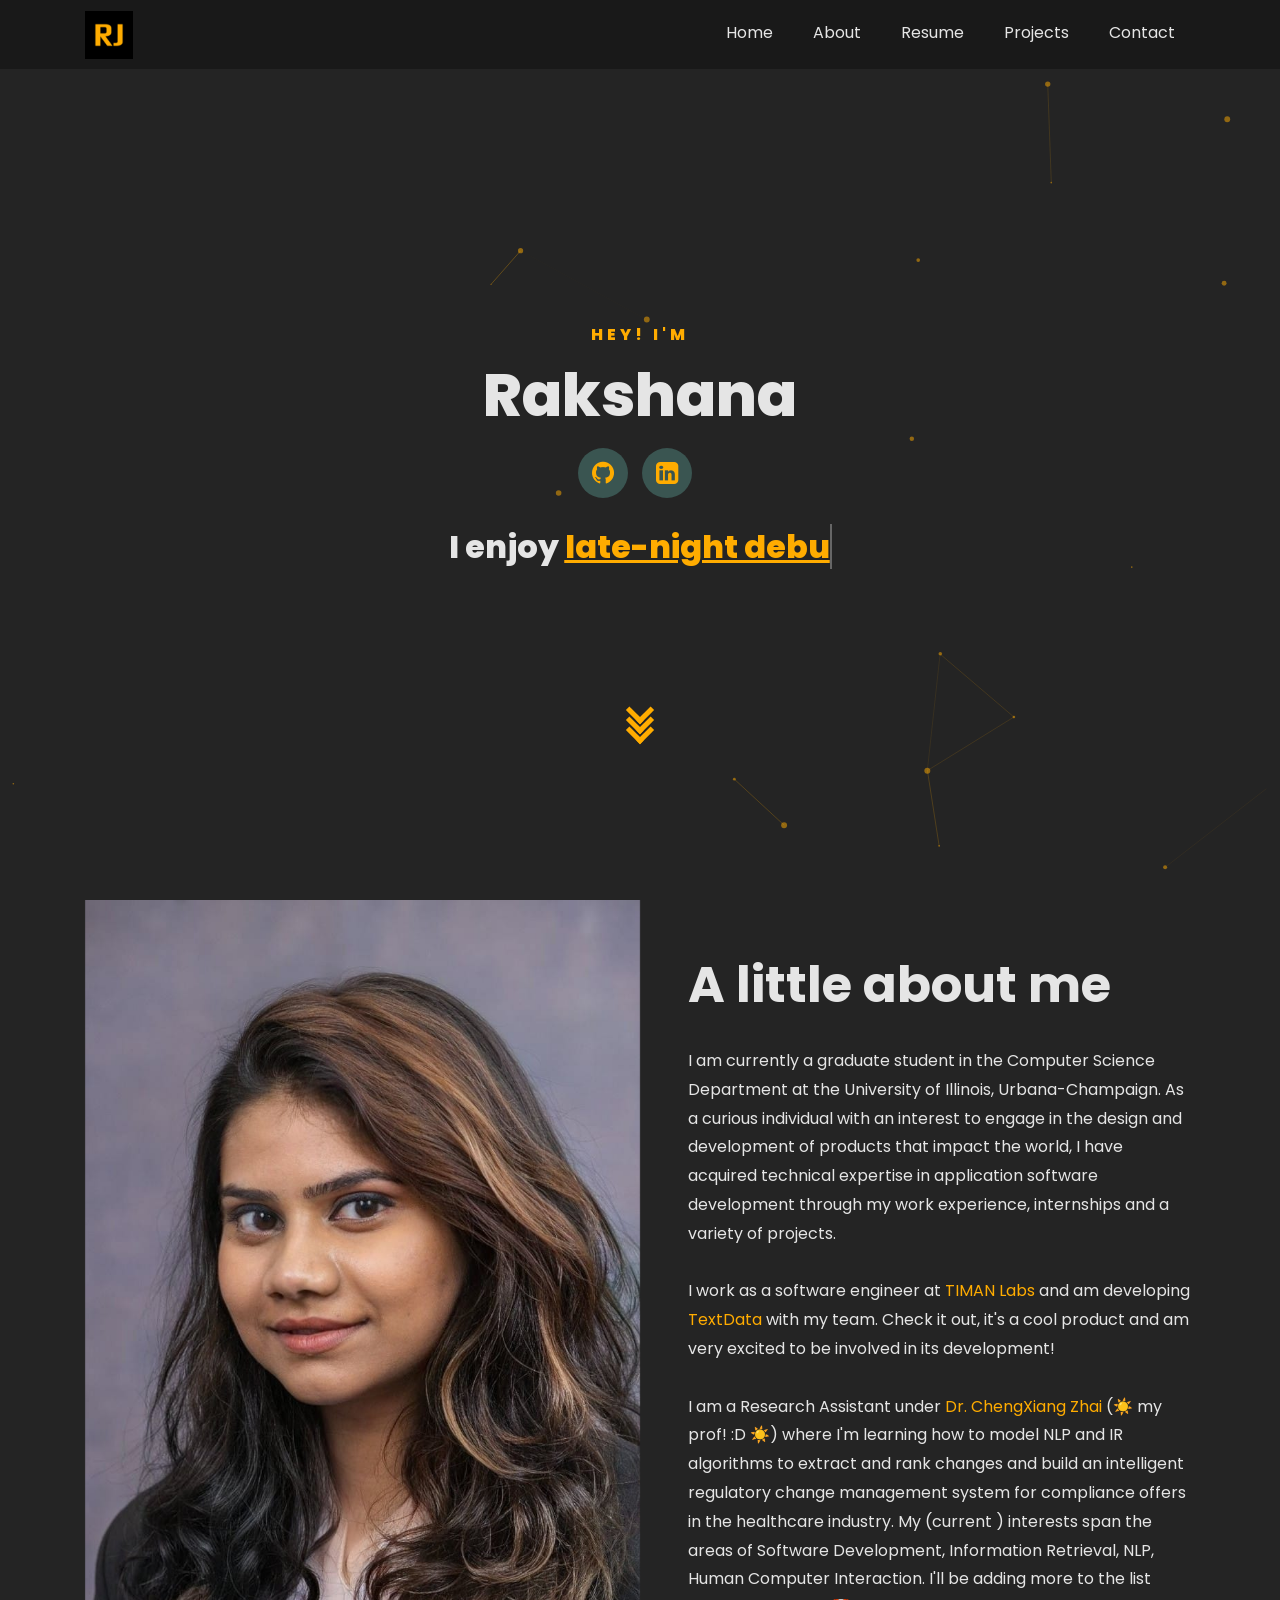
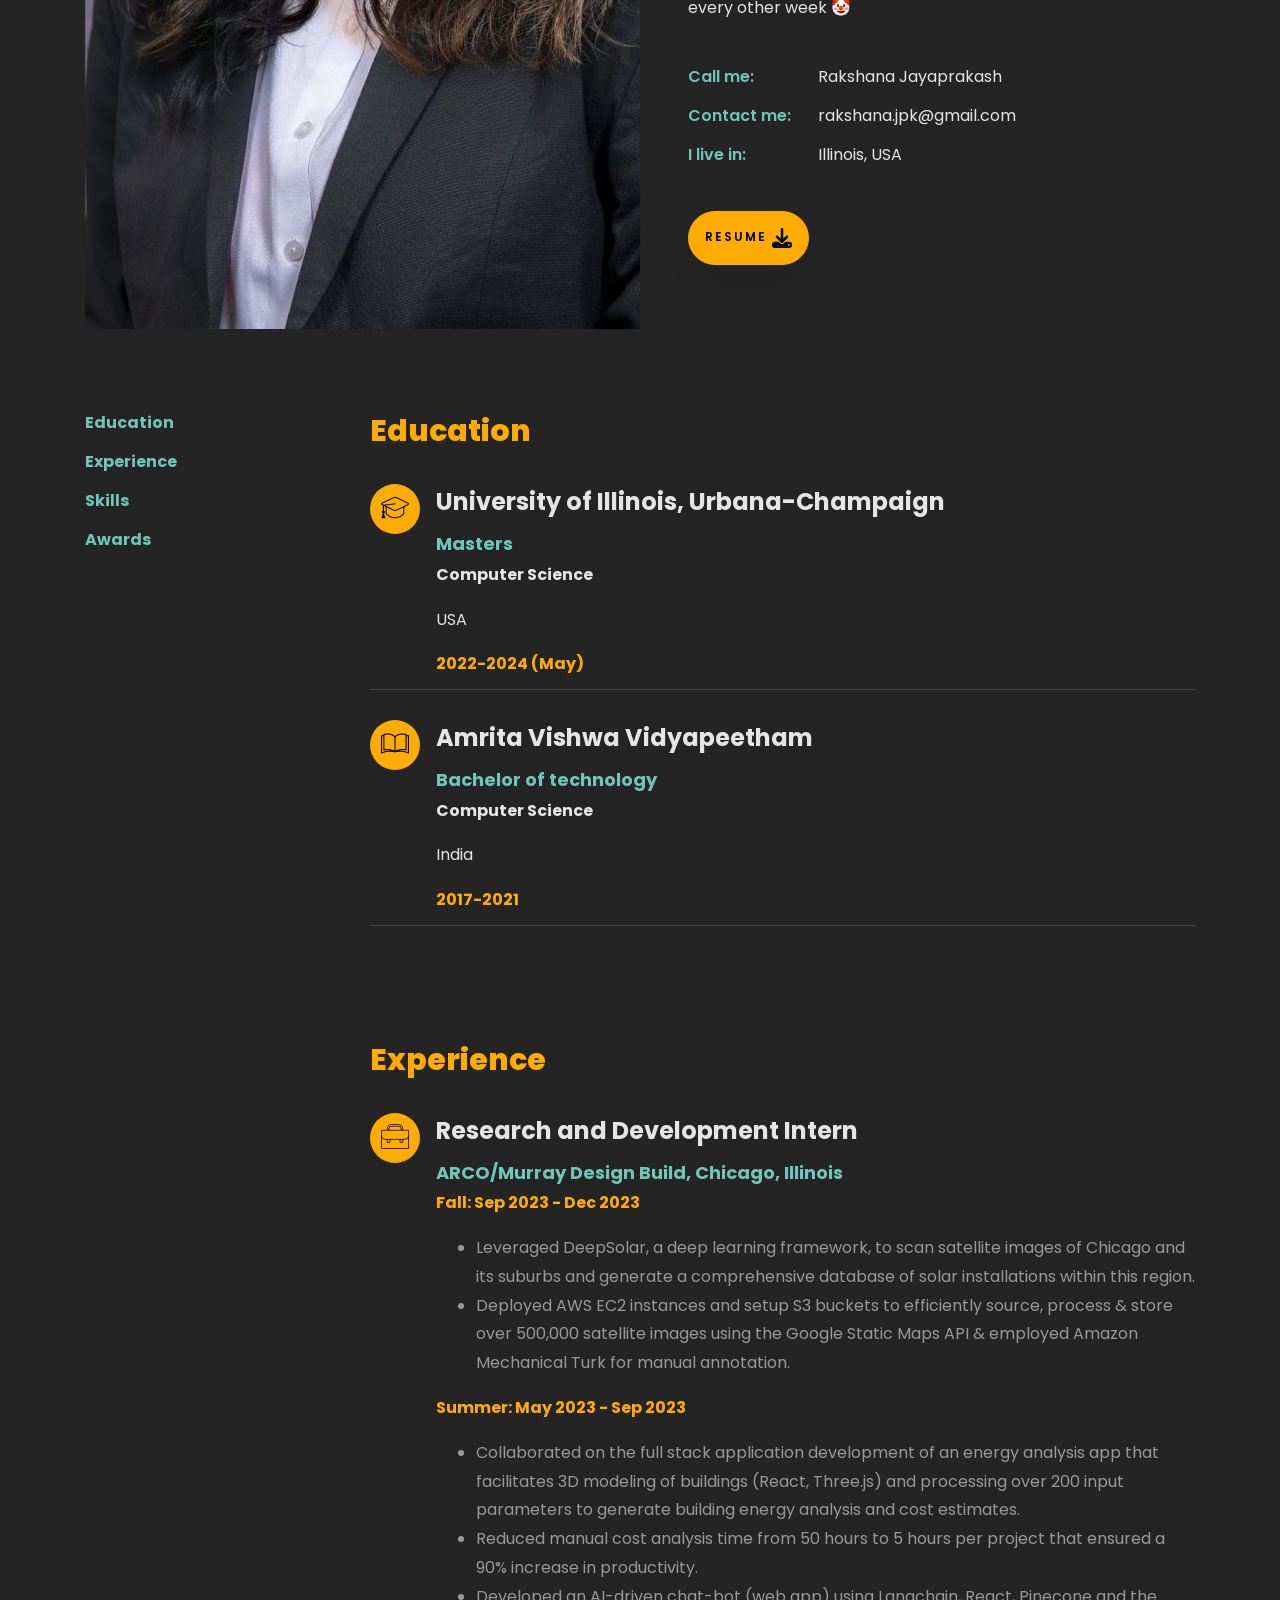
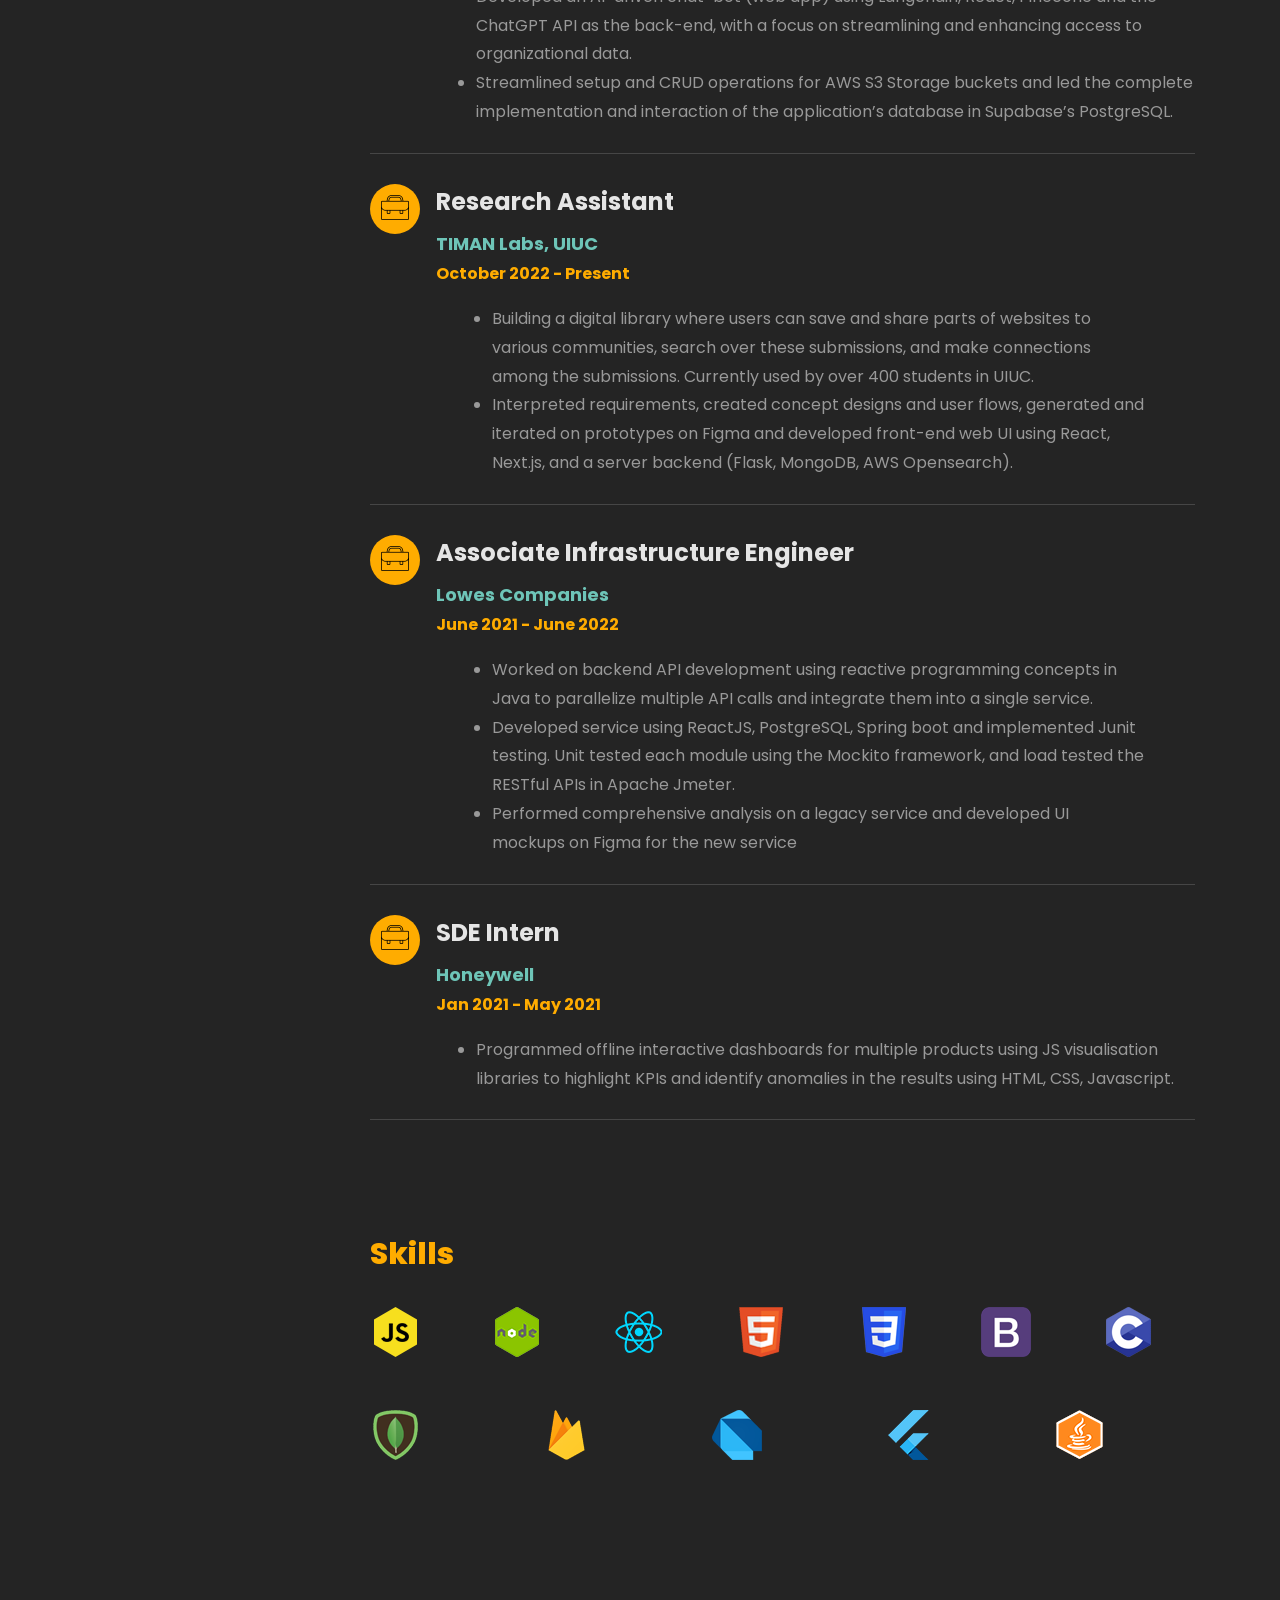
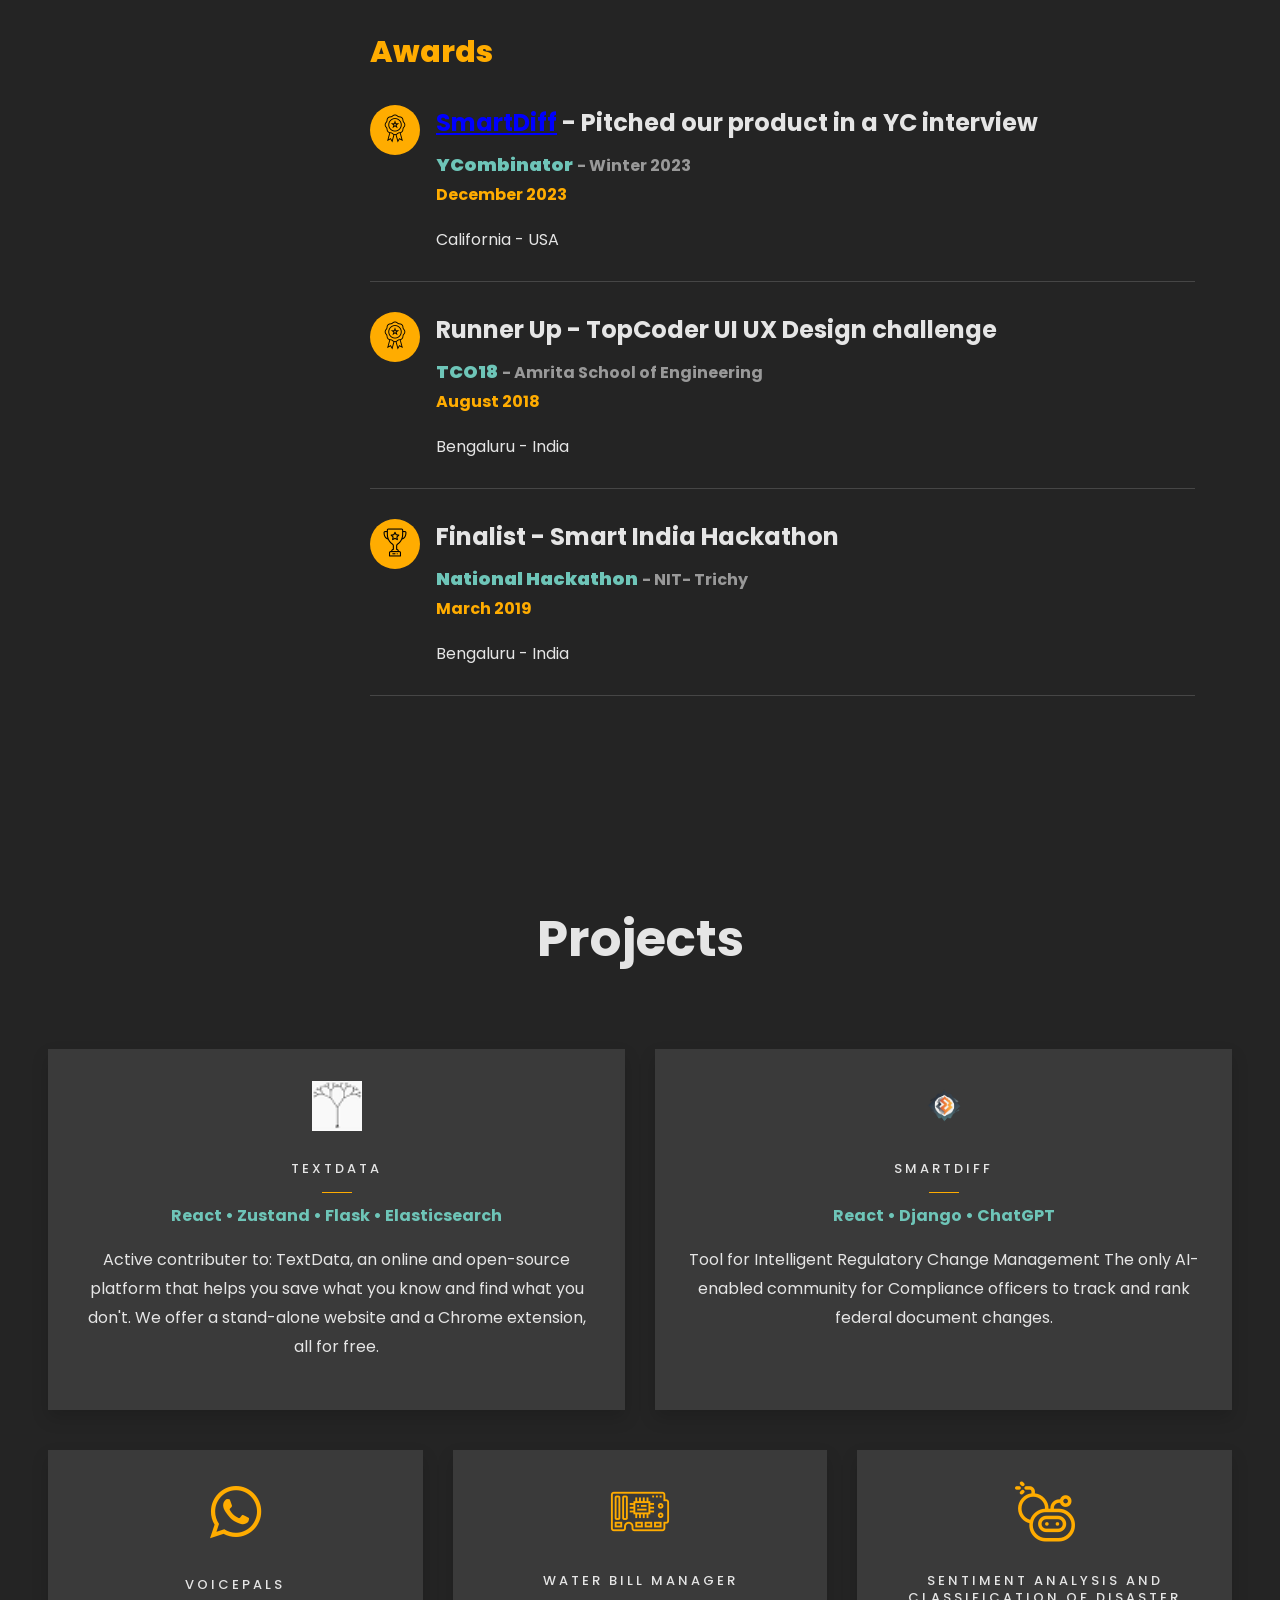
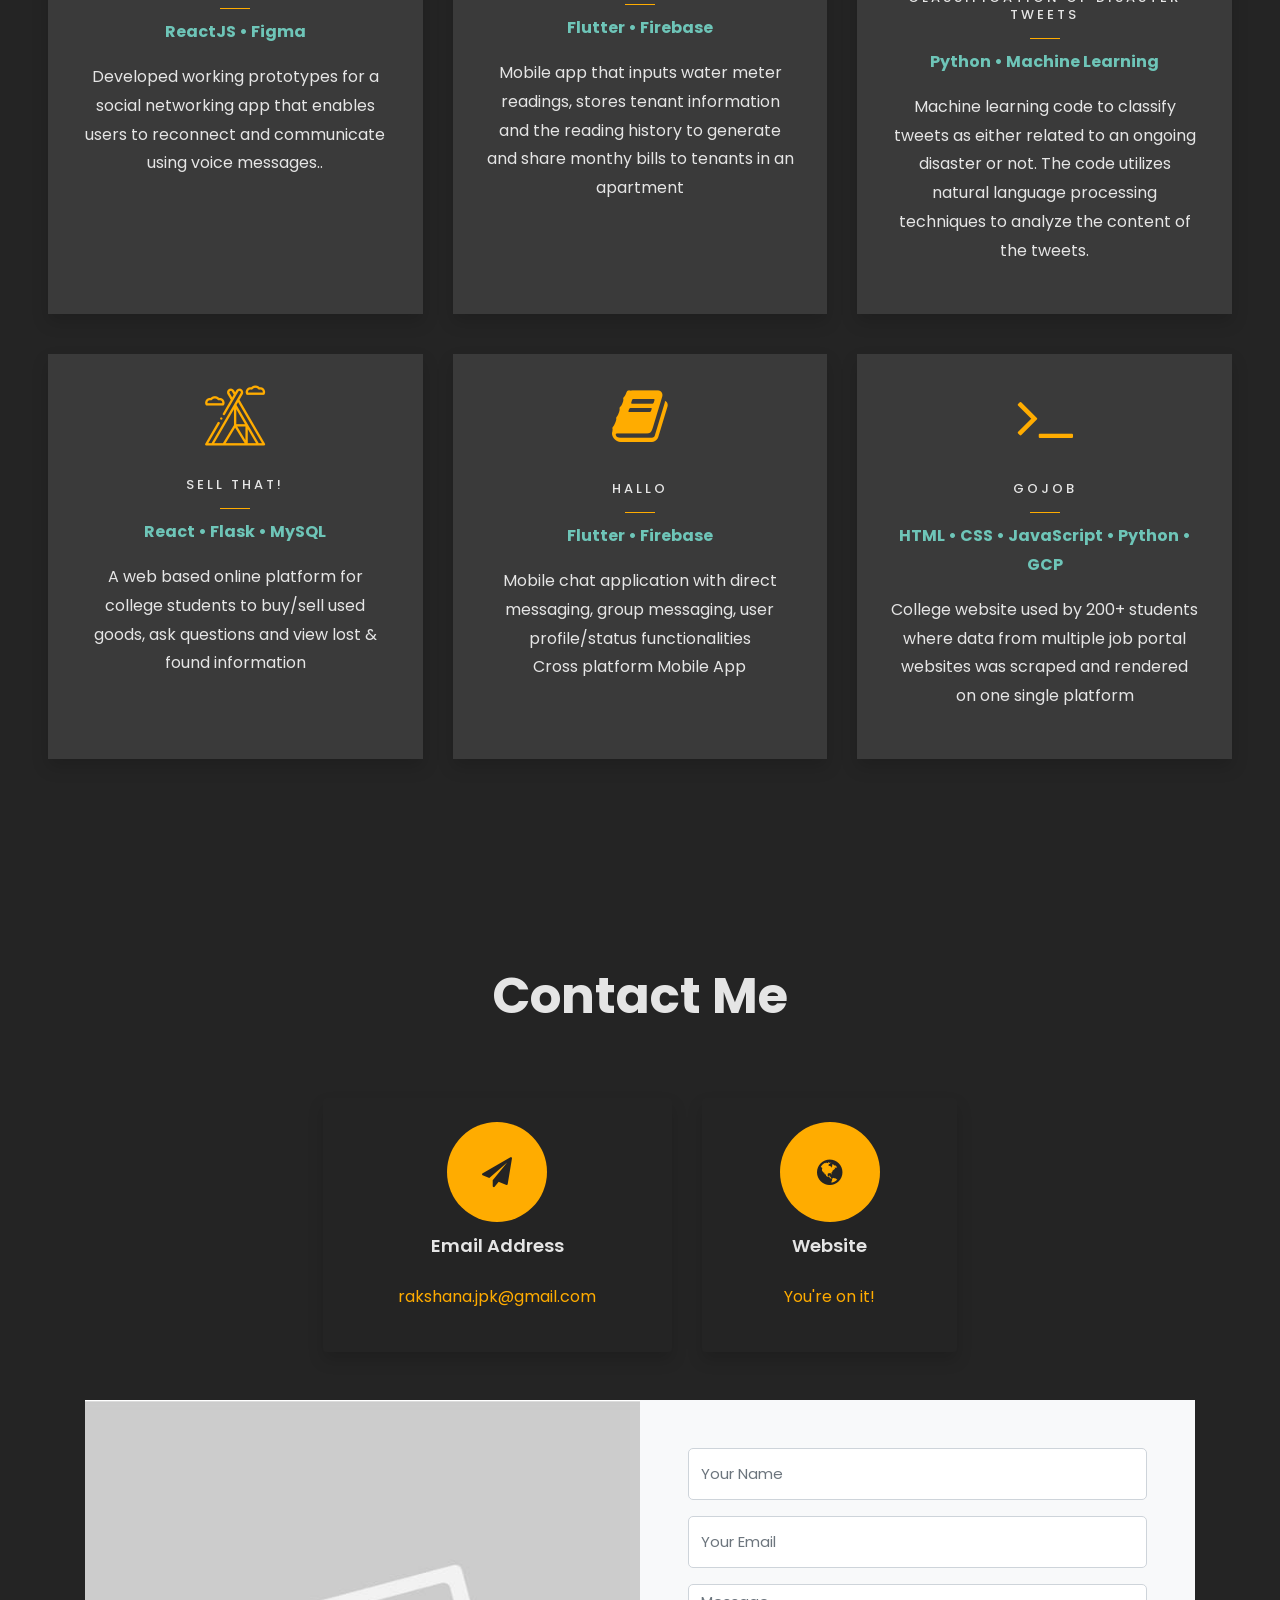
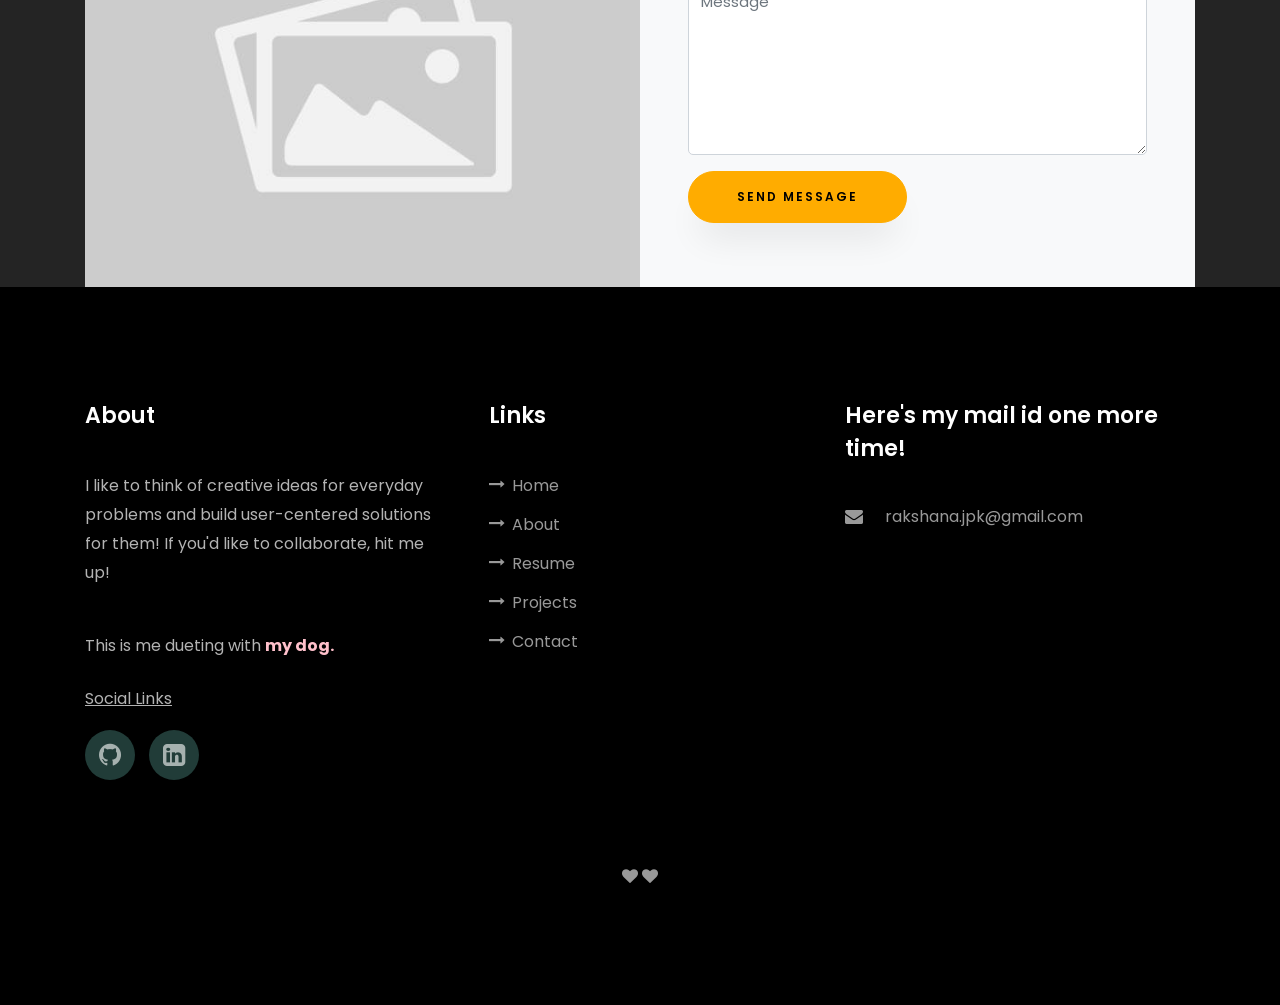
==== commit 96a2cd94: "Update index.html" ====
--- a/index.html
+++ b/index.html
@@ -130,10 +130,13 @@
 					</div>
 					<div class="counter-wrap ftco-animate d-flex mt-md-3">
 						<div class="text">
-							<p><a href="/files/RakshanaResume.pdf" target="_blank"
-									class="btn btn-primary py-3 px-3">Resume
-									<img src="images/icons/download-solid.svg" style="width:20px;height:20px">
-								</a></p>
+						<p>
+  <a href="/files/RakshanaResume.pdf" target="_blank" class="btn btn-primary py-3 px-3" disabled>
+    Resume
+    <img src="images/icons/download-solid.svg" style="width:20px;height:20px">
+  </a>
+</p>
+
 						</div>
 					</div>
 				</div>
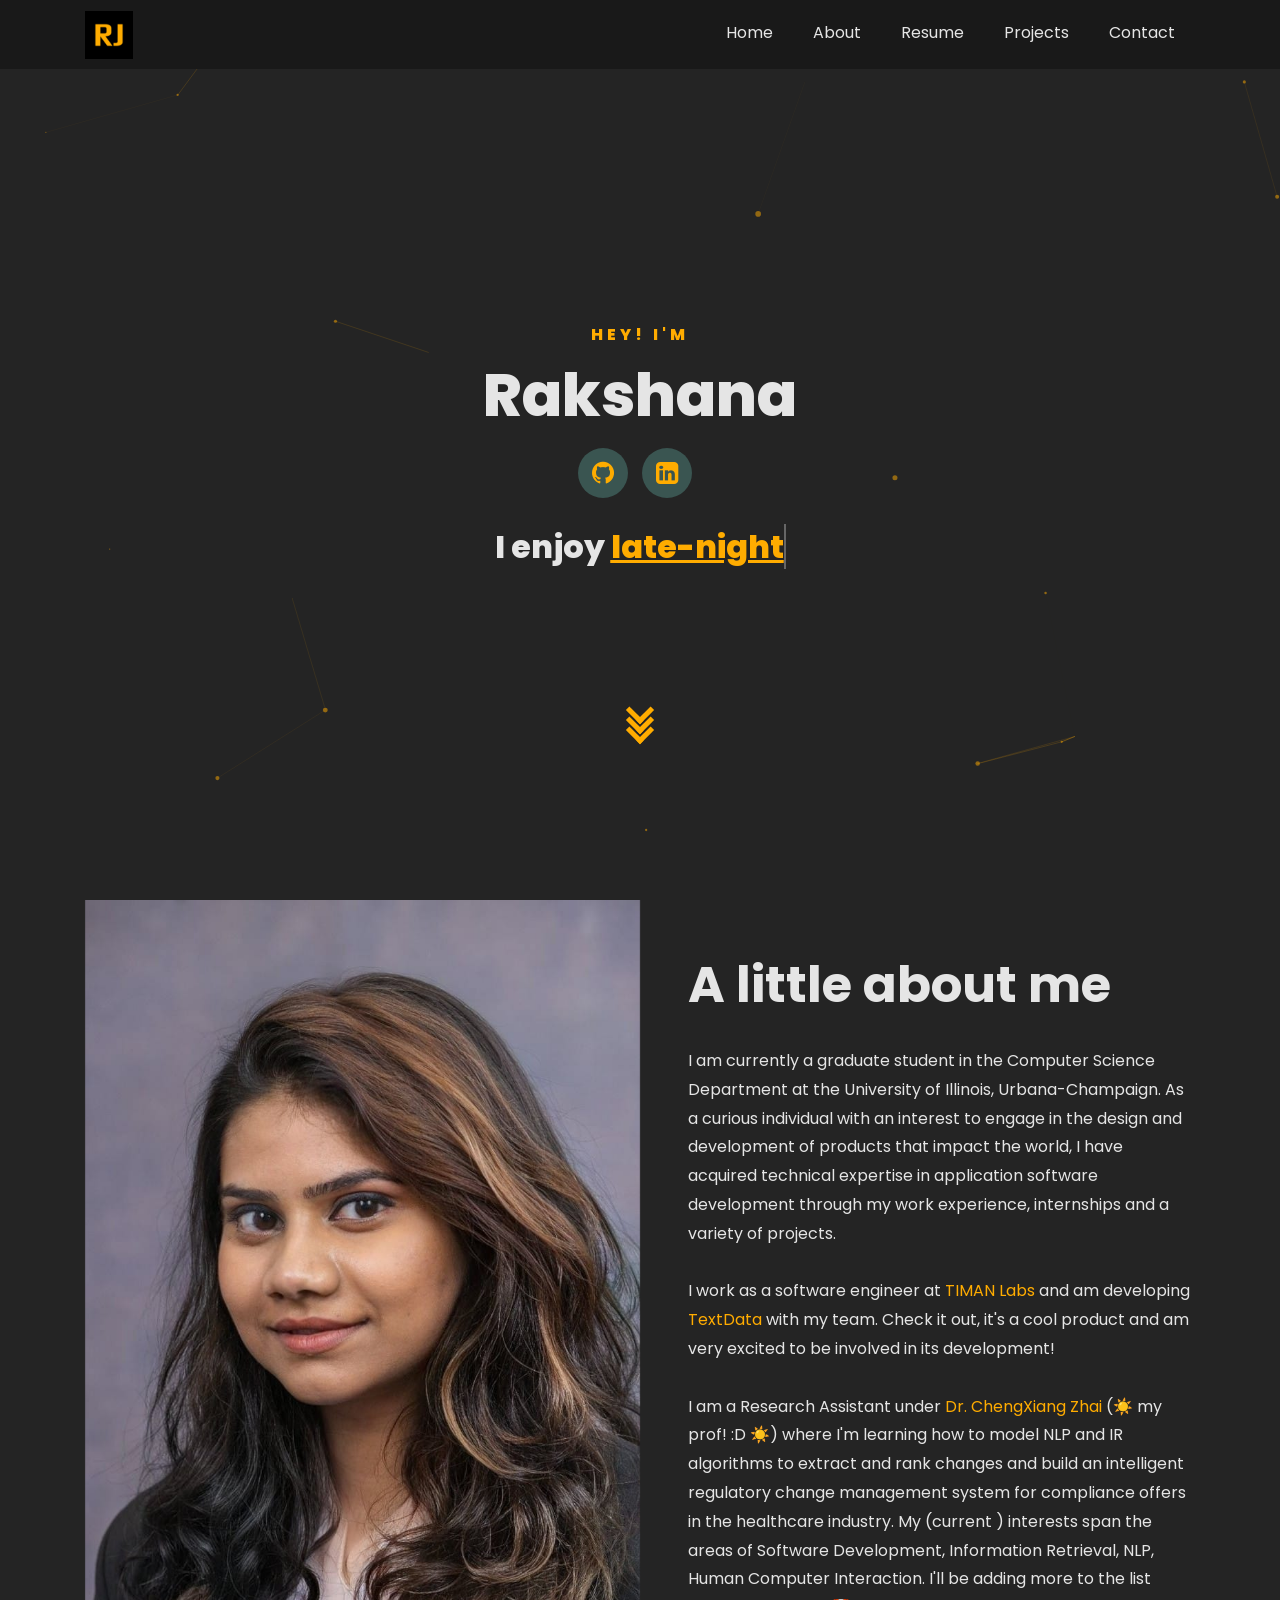
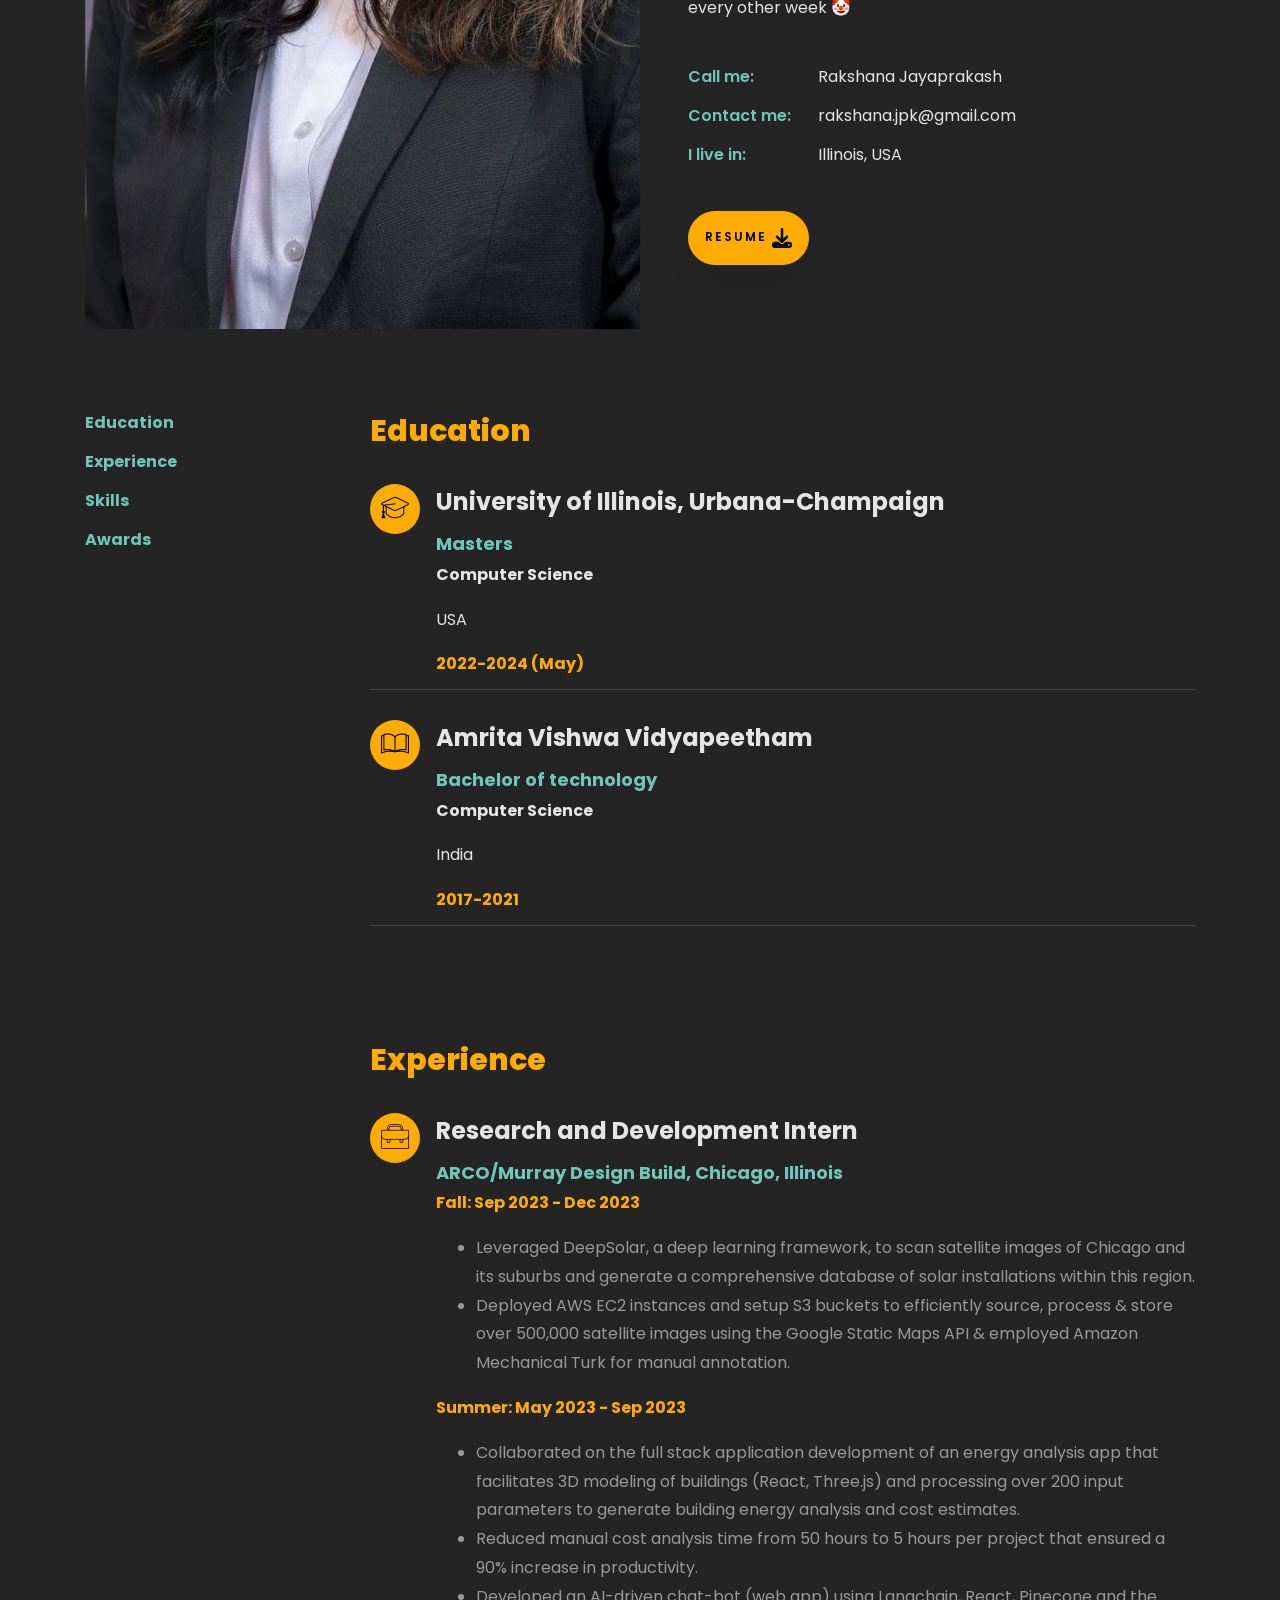
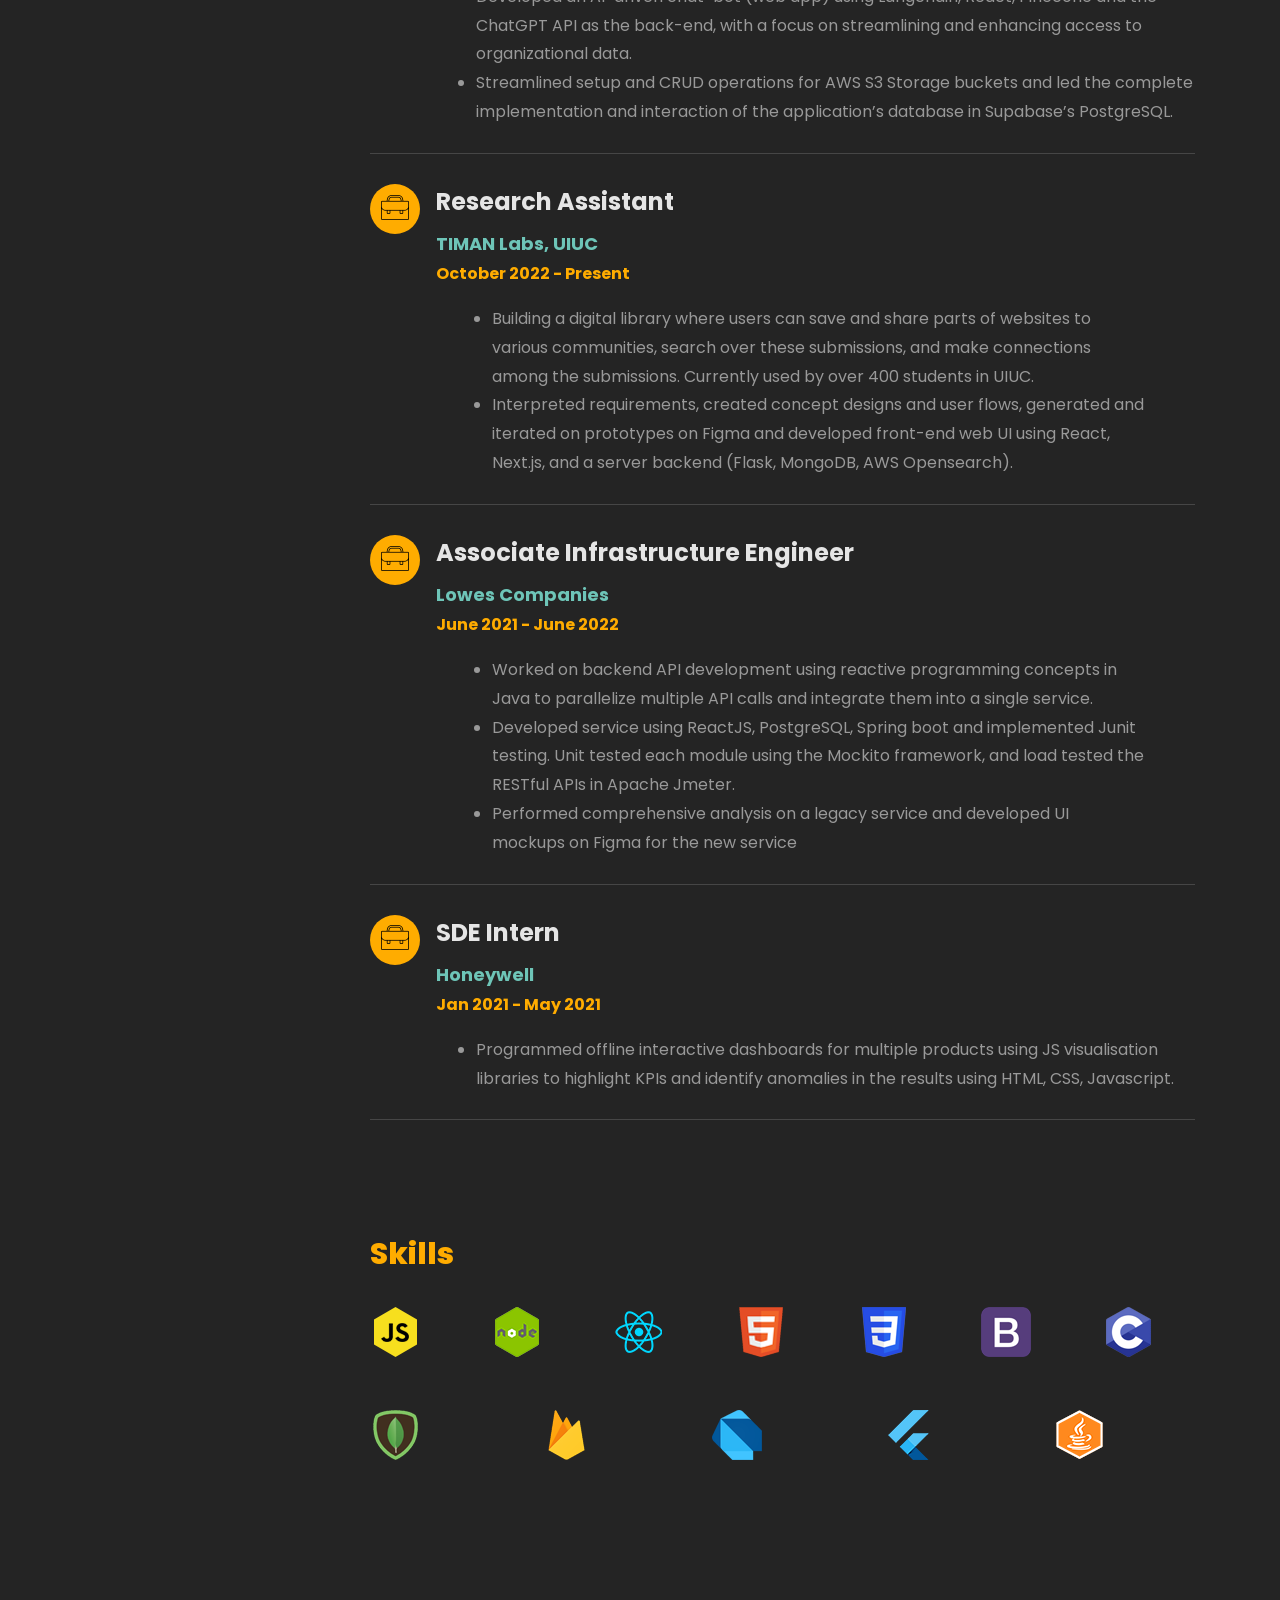
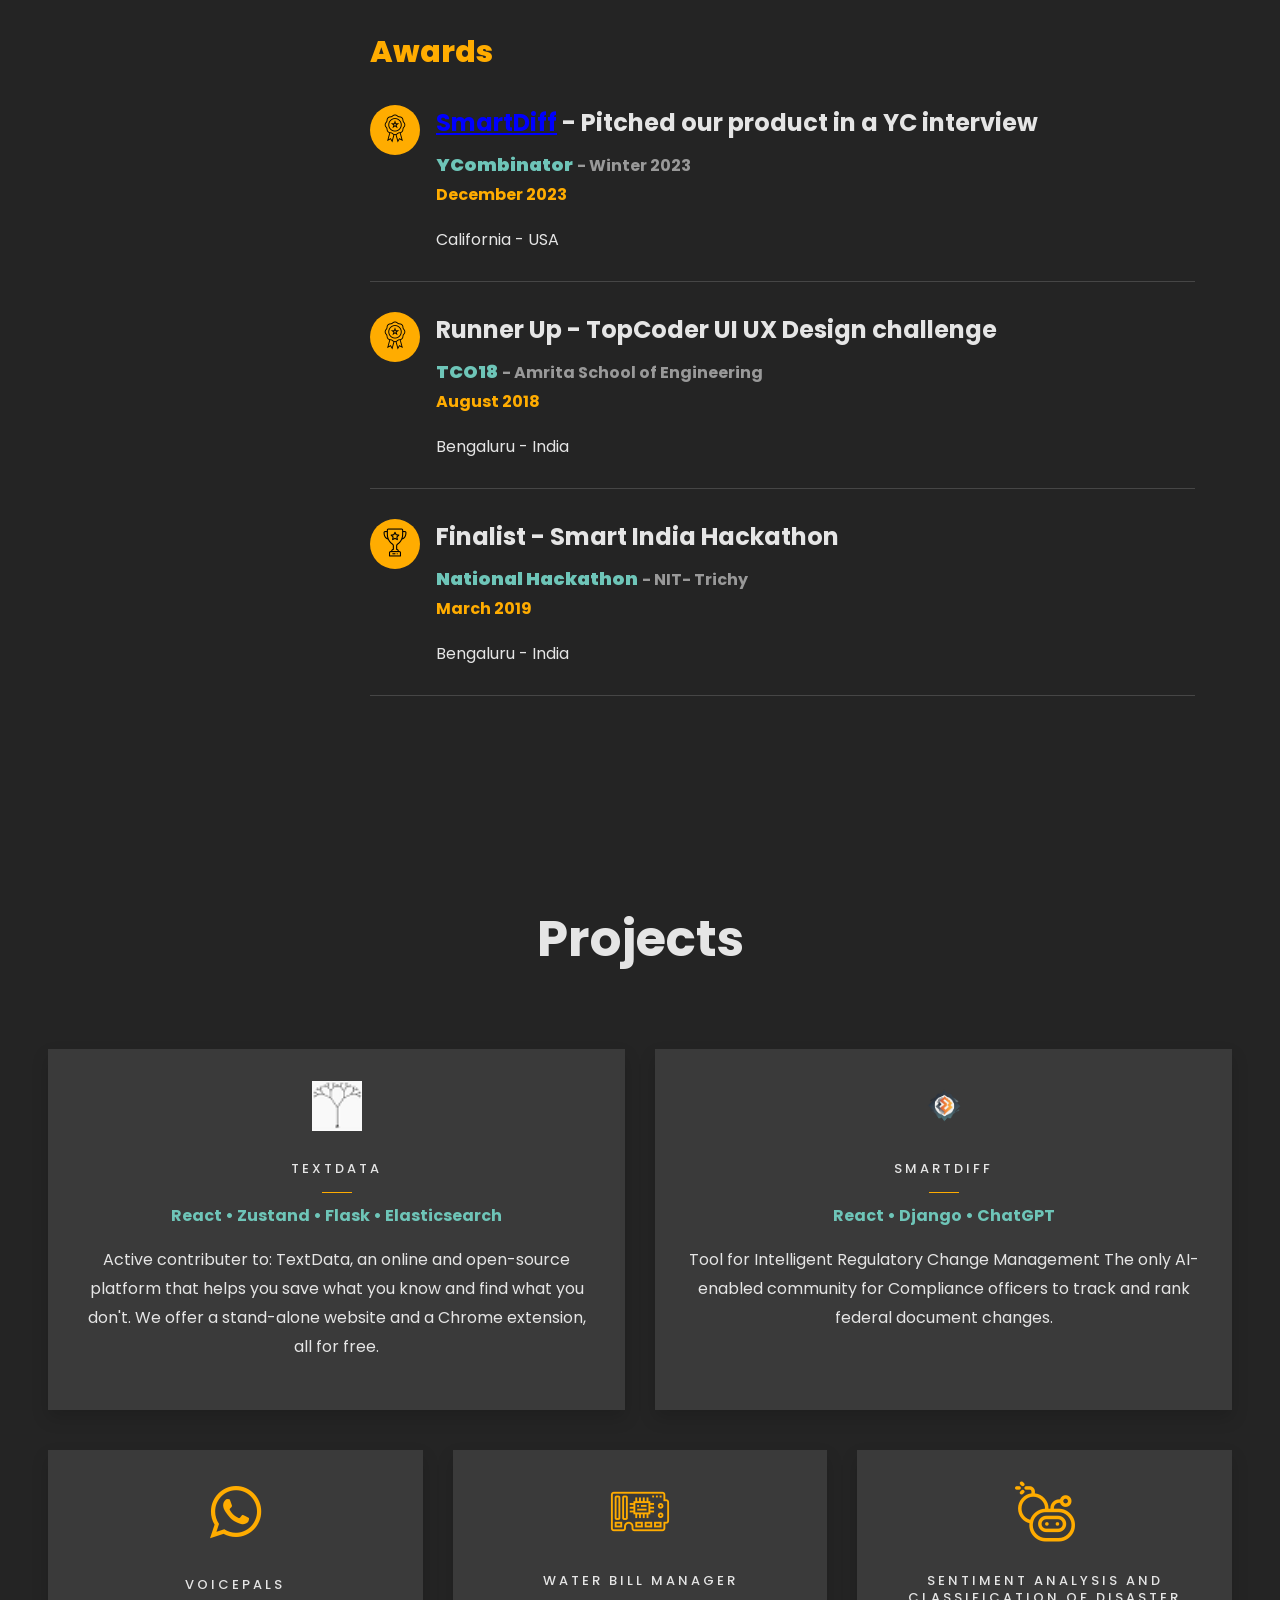
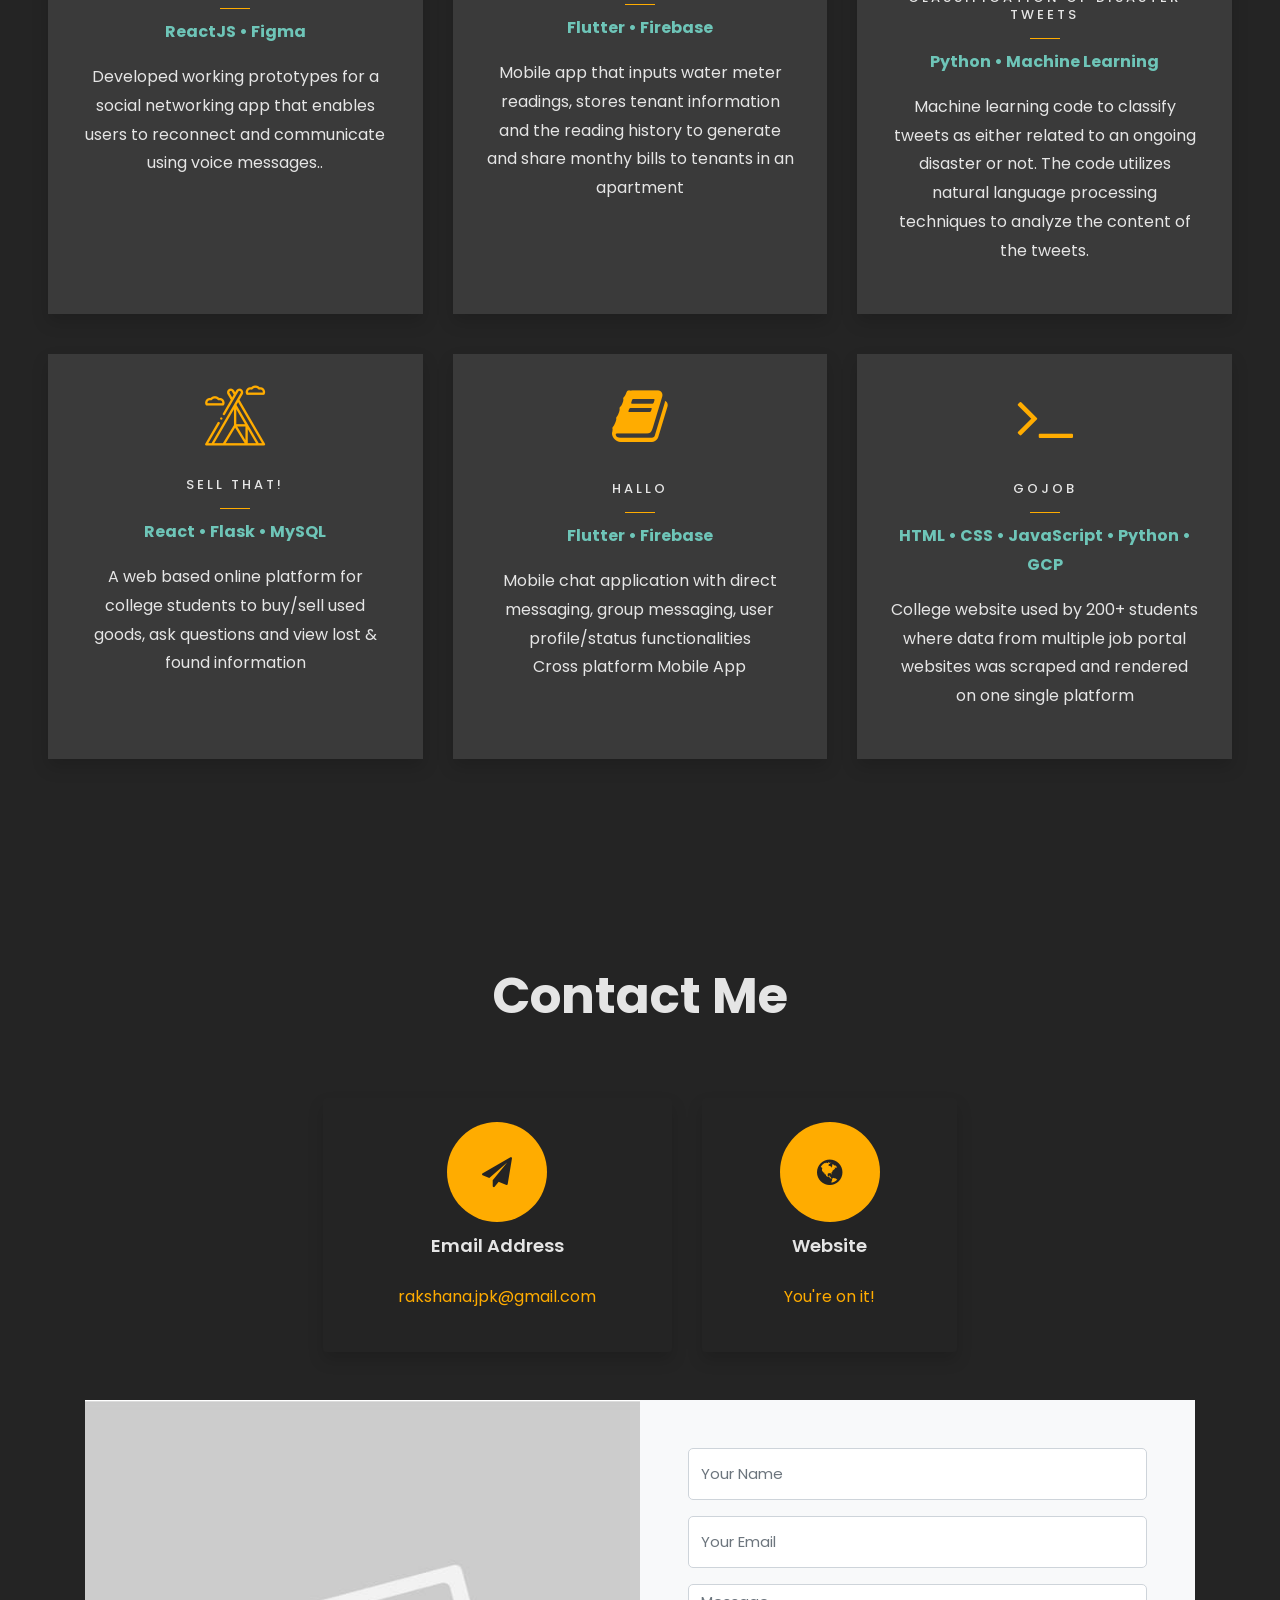
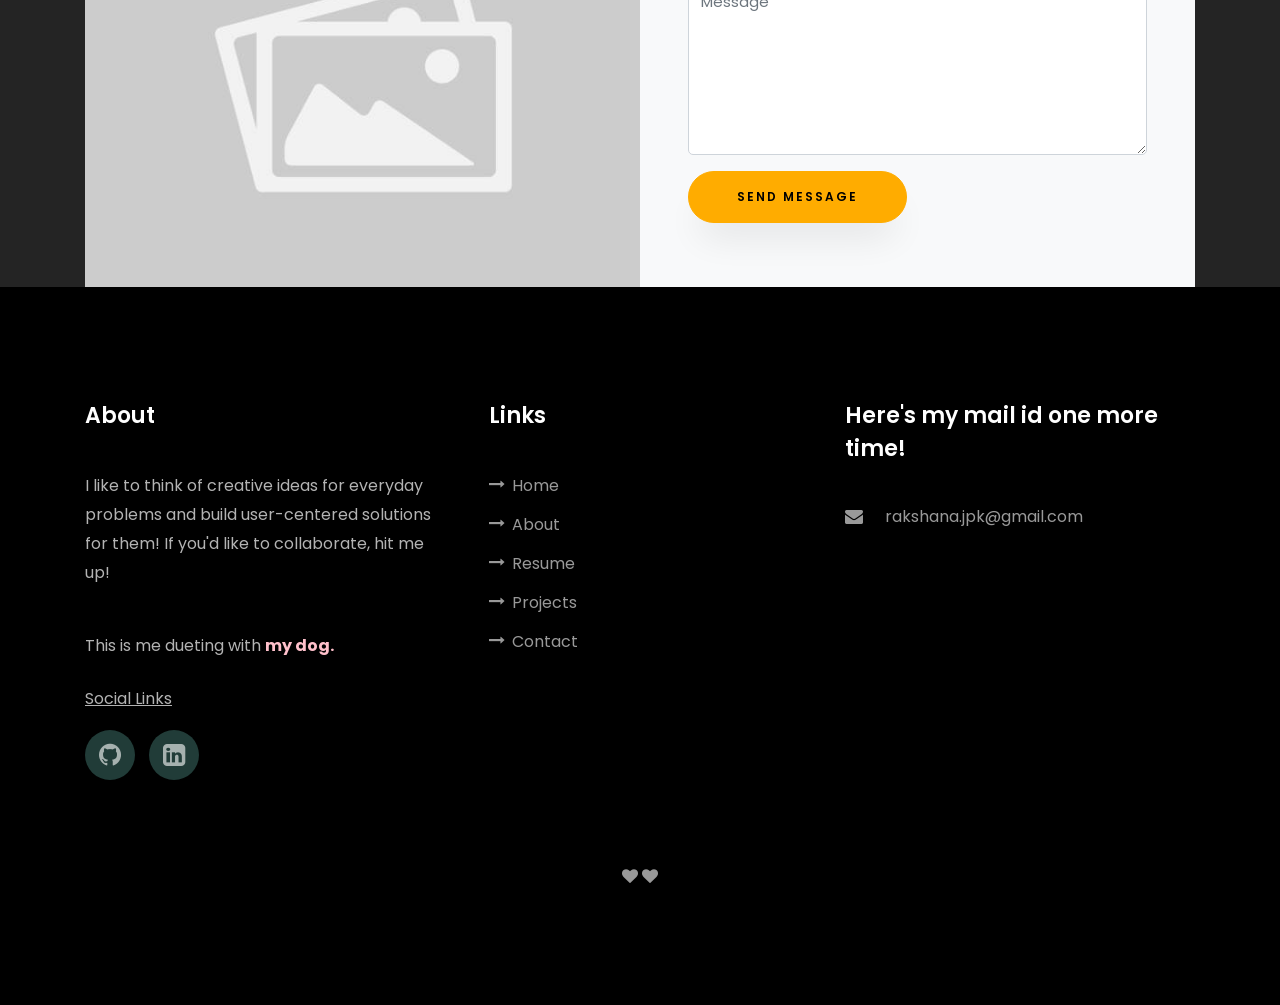
==== commit c03cbc8f: "Update seo" ====
--- a/index.html
+++ b/index.html
@@ -2,13 +2,15 @@
 <html lang="en">
 
 <head>
-	<title>Rakshana J</title>
+	<title>Rakshana Jayaprakash - Portfolio</title>
 	<meta charset="utf-8">
 	<meta name="viewport" content="width=device-width, initial-scale=1, shrink-to-fit=no">
 
-	<meta property="og:title" content="Page Tile" />
-	<meta property="og:description" content="Personal Site" />
-
+	<meta name="description" content="Discover the digital world of Rakshana Jayaprakash, featuring a portfolio of projects, insights, and professional journey.">
+	<meta property="og:title" content="Rakshana Jayaprakash - Digital Portfolio" />
+	<meta property="og:description" content="Explore the creative portfolio of Rakshana Jayaprakash, showcasing a wide range of digital projects and professional achievements." />
+
+	
 	<link href="https://fonts.googleapis.com/css?family=Poppins:100,200,300,400,500,600,700,800,900" rel="stylesheet">
 	<link rel="stylesheet" href="css/animate.css">
 	<link rel="icon" href="images/favicon.ico">
@@ -20,6 +22,22 @@
 	<link rel="stylesheet" href="css/flaticon.css">
 	<link rel="stylesheet" href="css/icomoon.css">
 	<link rel="stylesheet" href="css/style.css">
+
+	<script type="application/ld+json">
+{
+  "@context": "http://schema.org",
+  "@type": "Person",
+  "name": "Rakshana Jayaprakash",
+  "url": "http://www.example.com",
+  "sameAs": [
+    "http://www.facebook.com/your-profile",
+    "http://instagram.com/your-profile",
+    "http://www.linkedin.com/in/your-profile",
+    "http://plus.google.com/your-profile"
+  ]
+}
+</script>
+
 </head>
 
 <body data-spy="scroll" data-target=".site-navbar-target" data-offset="300">
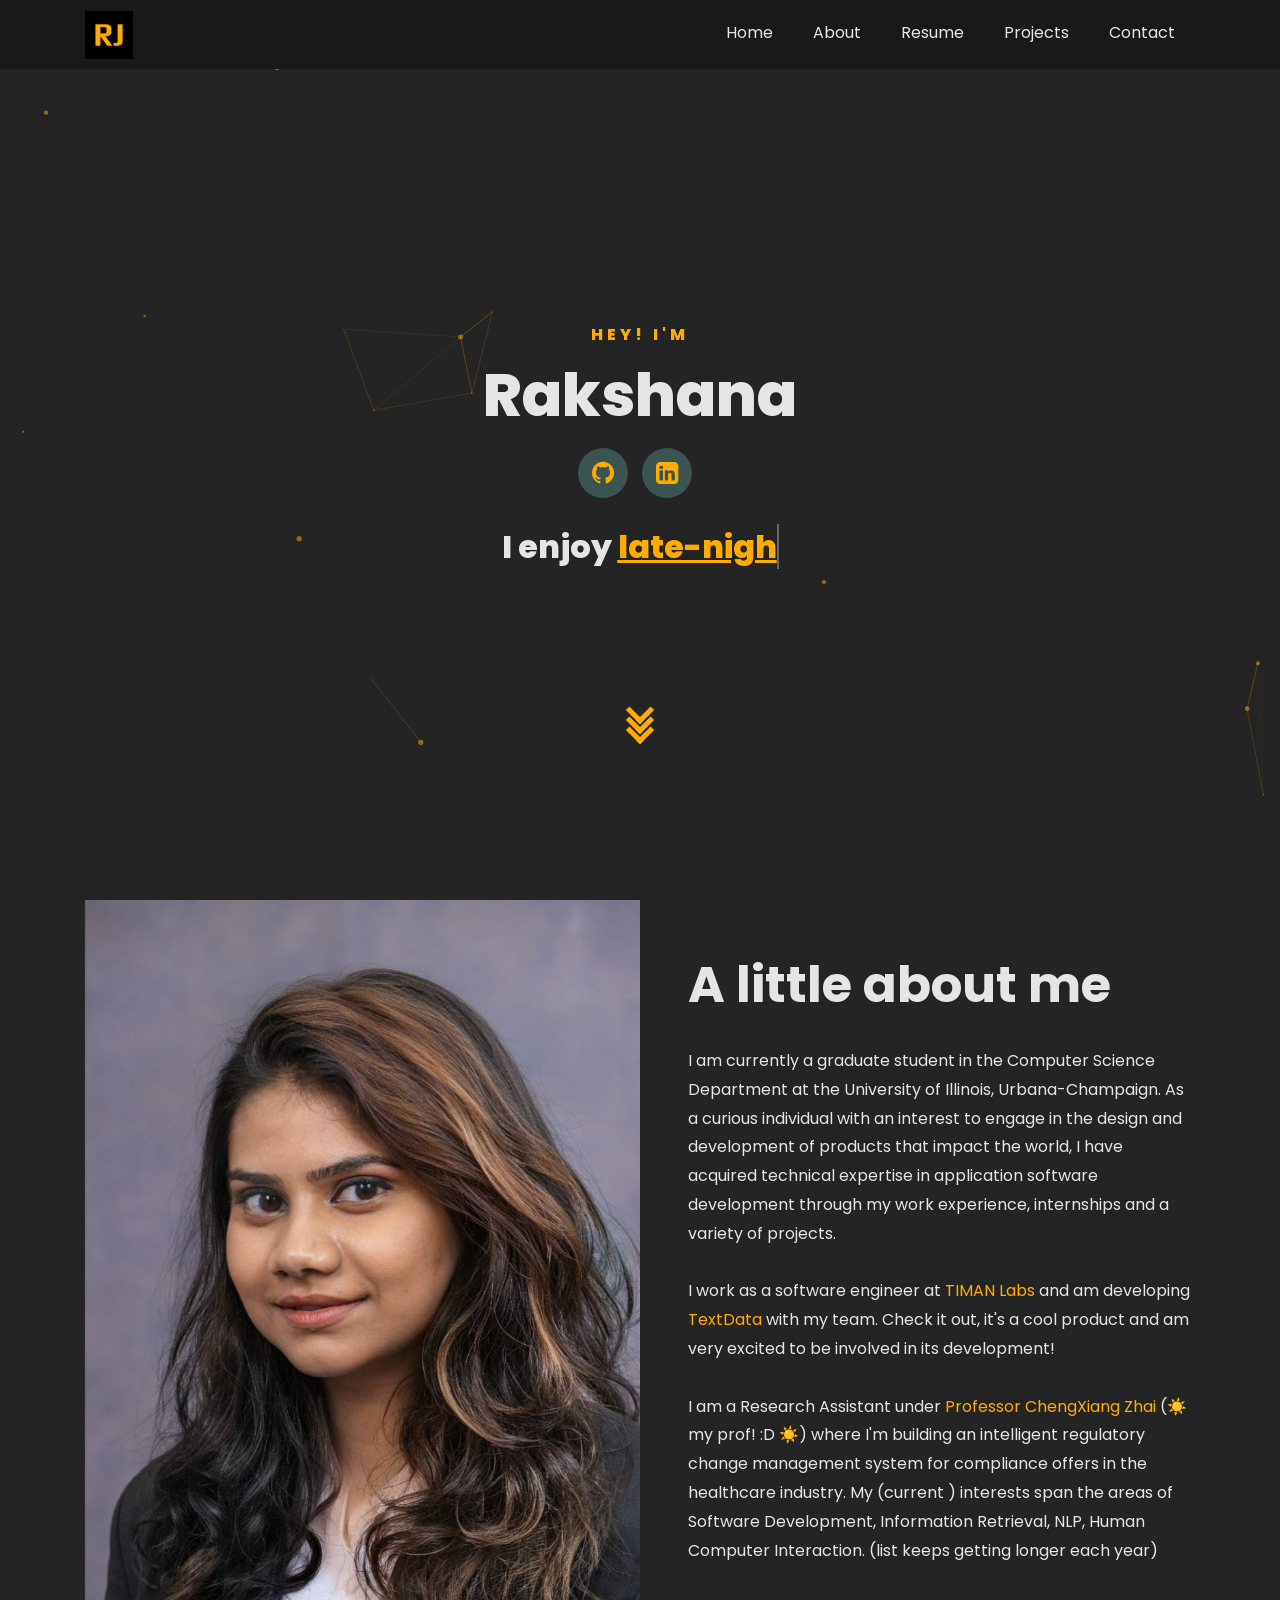
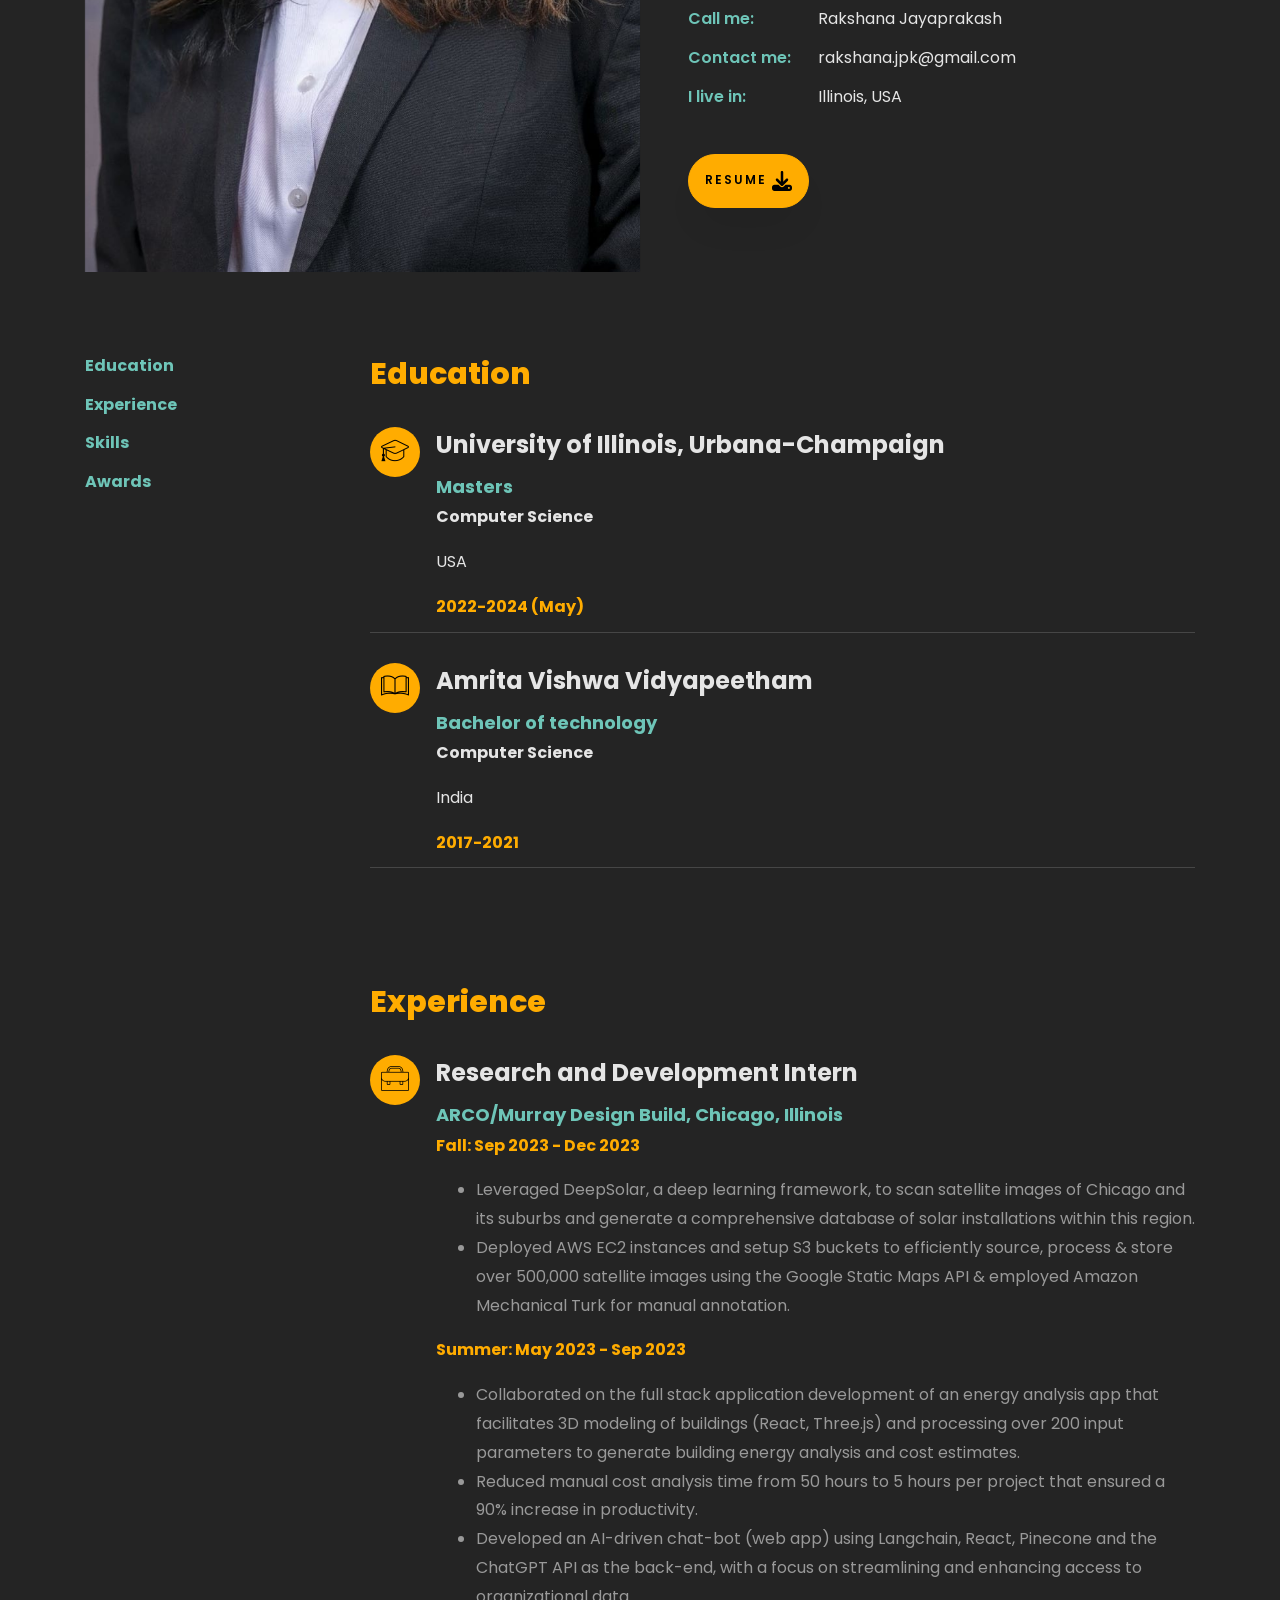
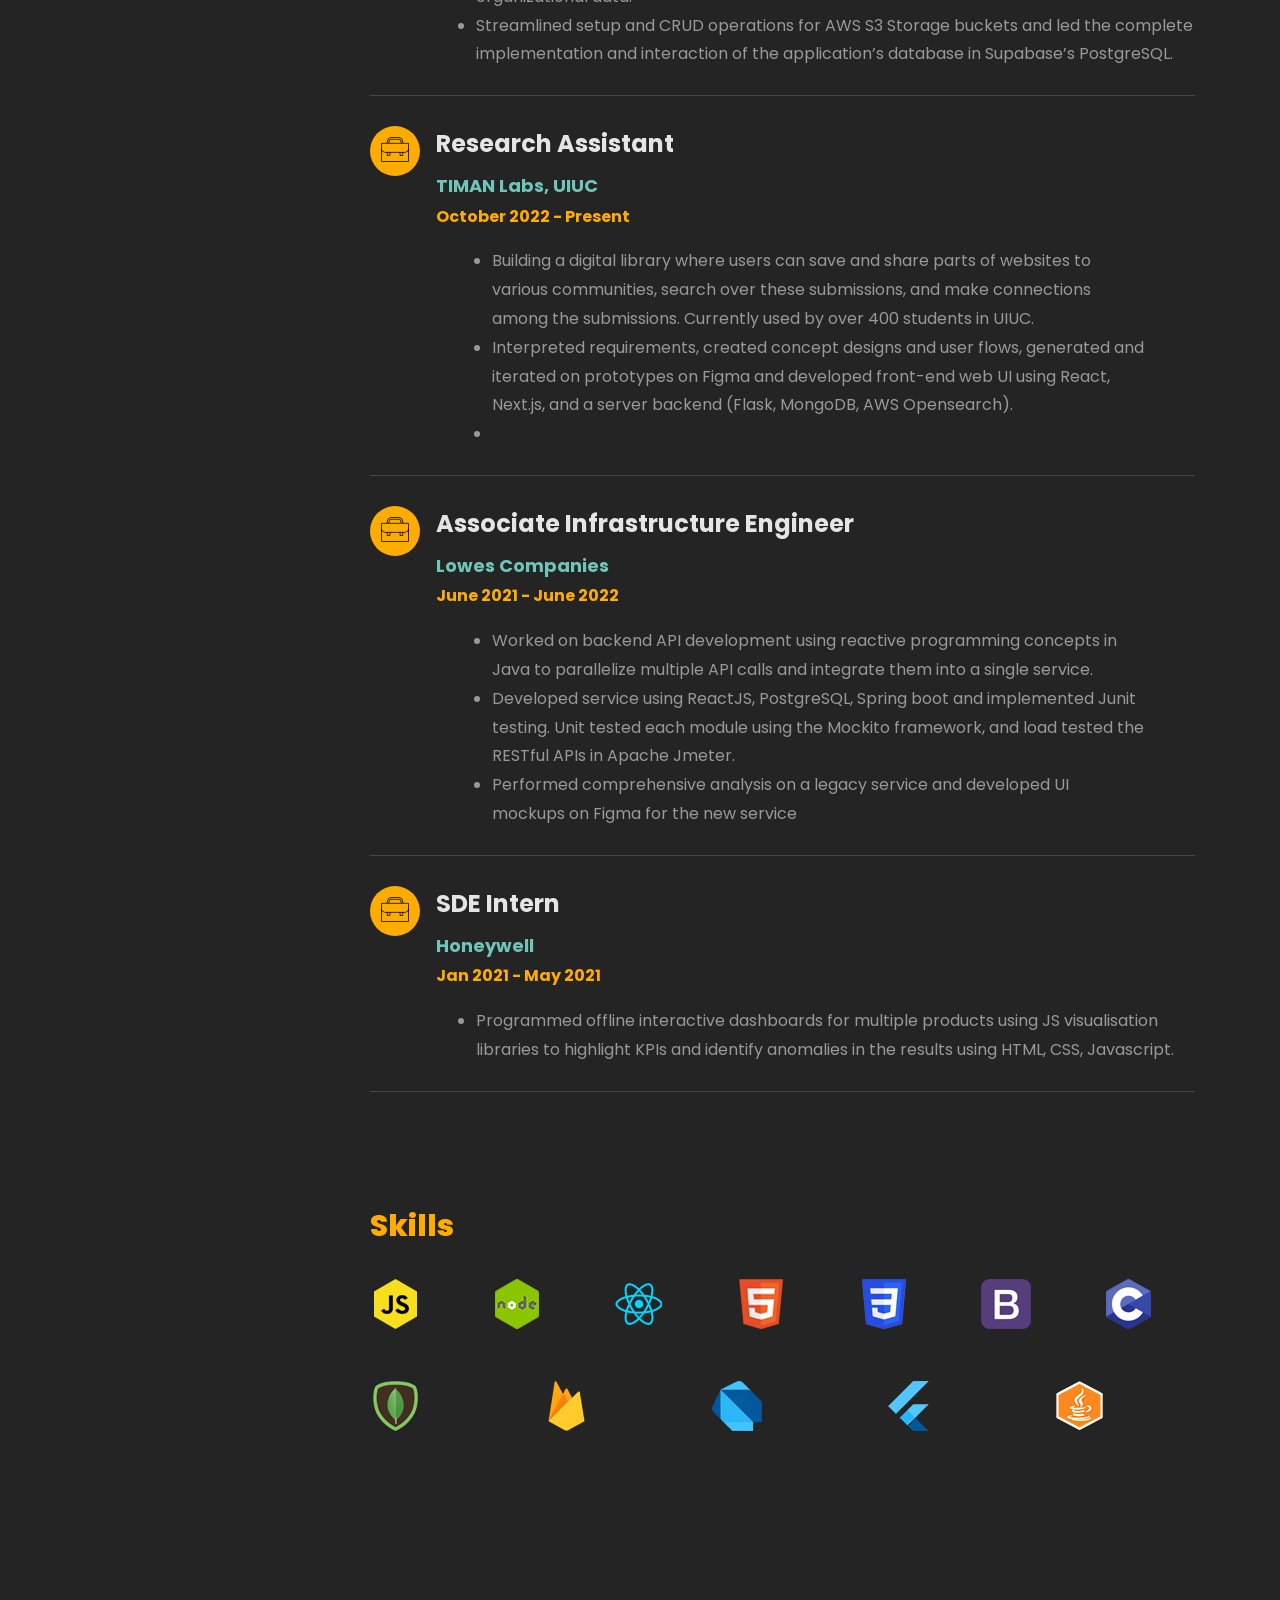
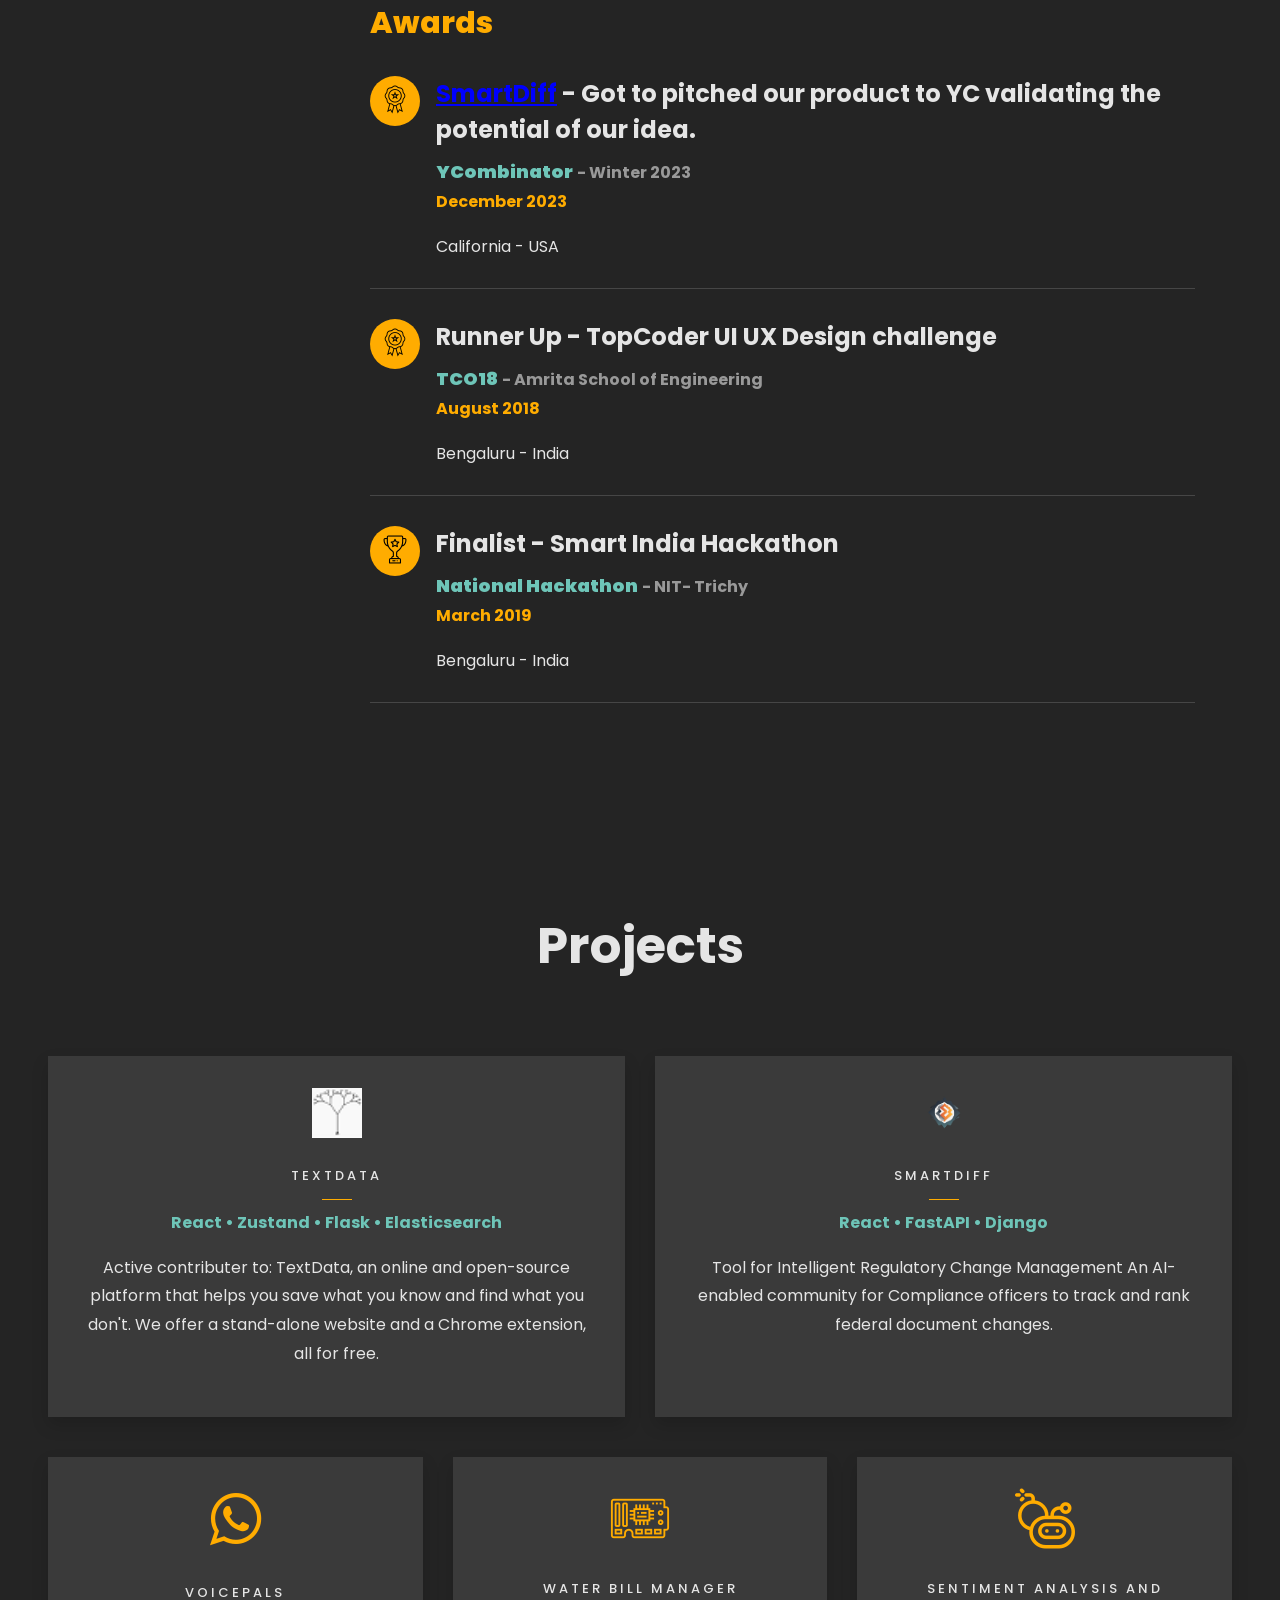
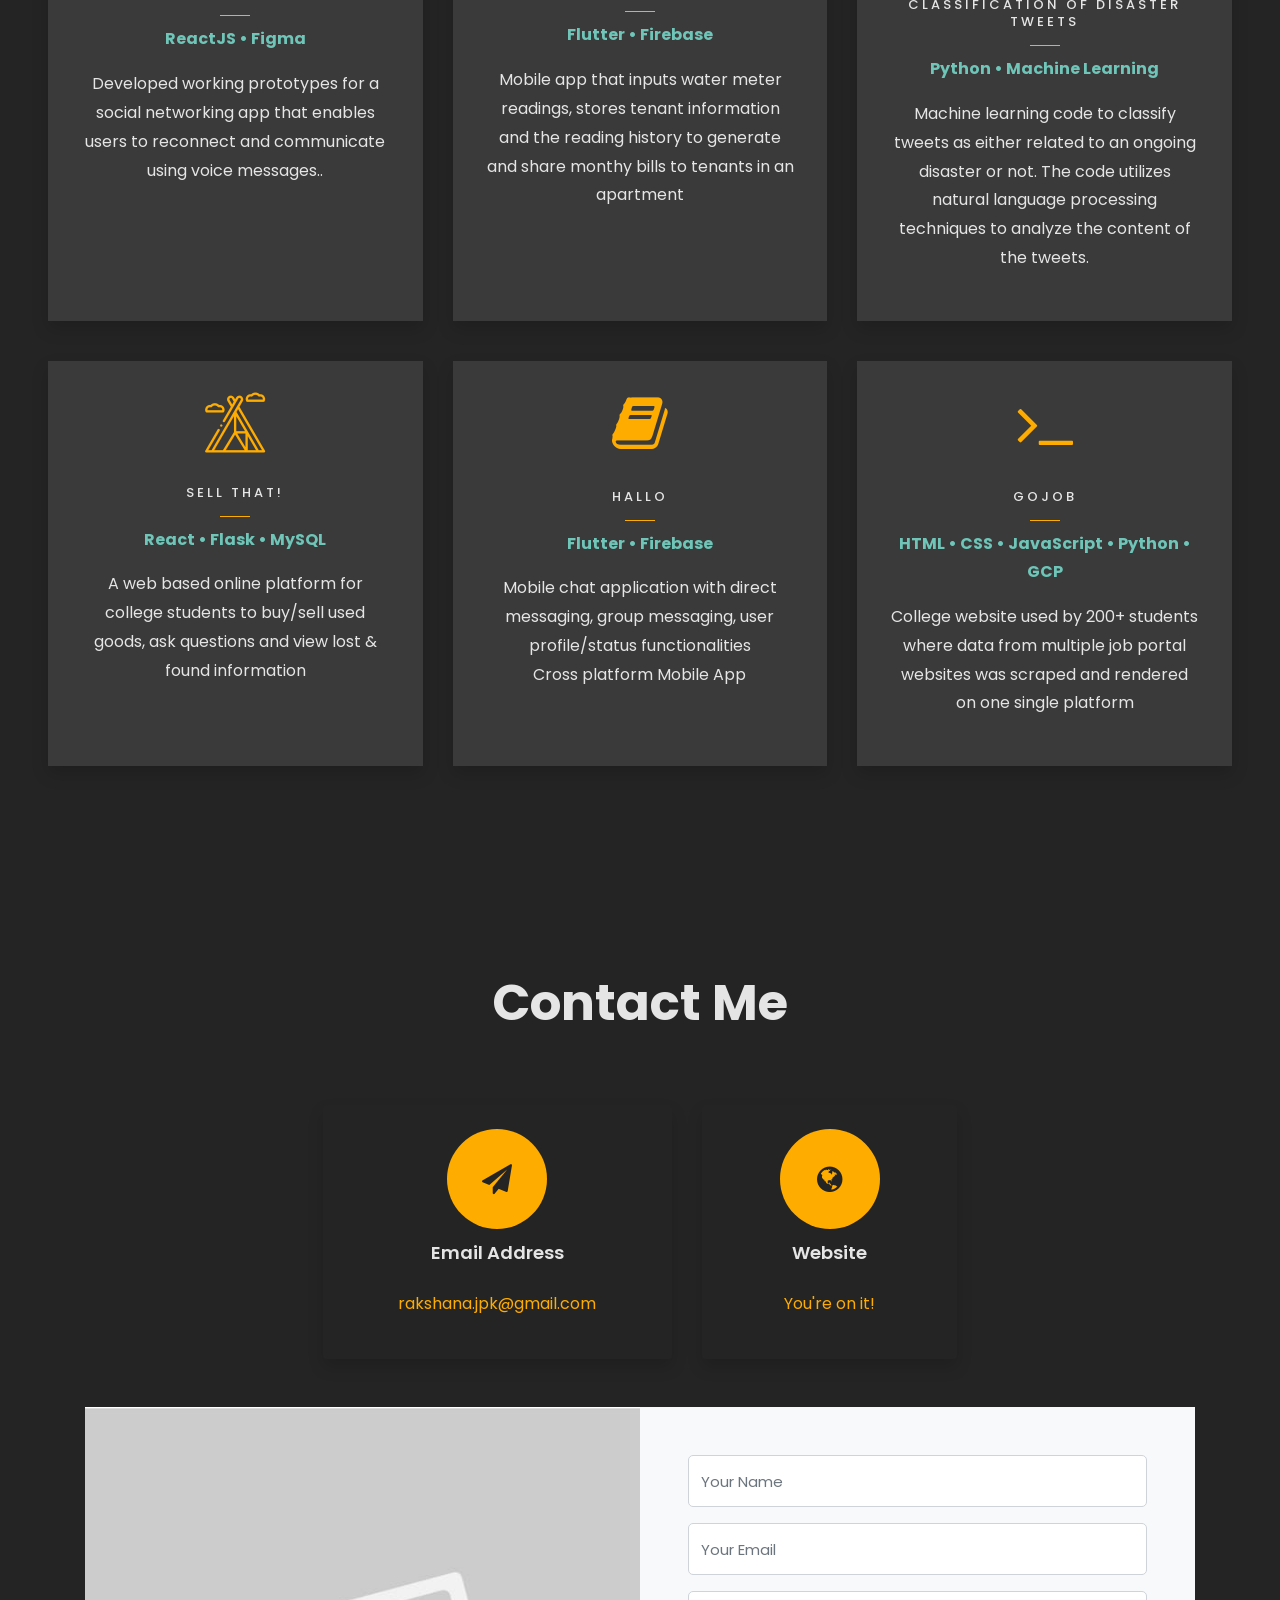
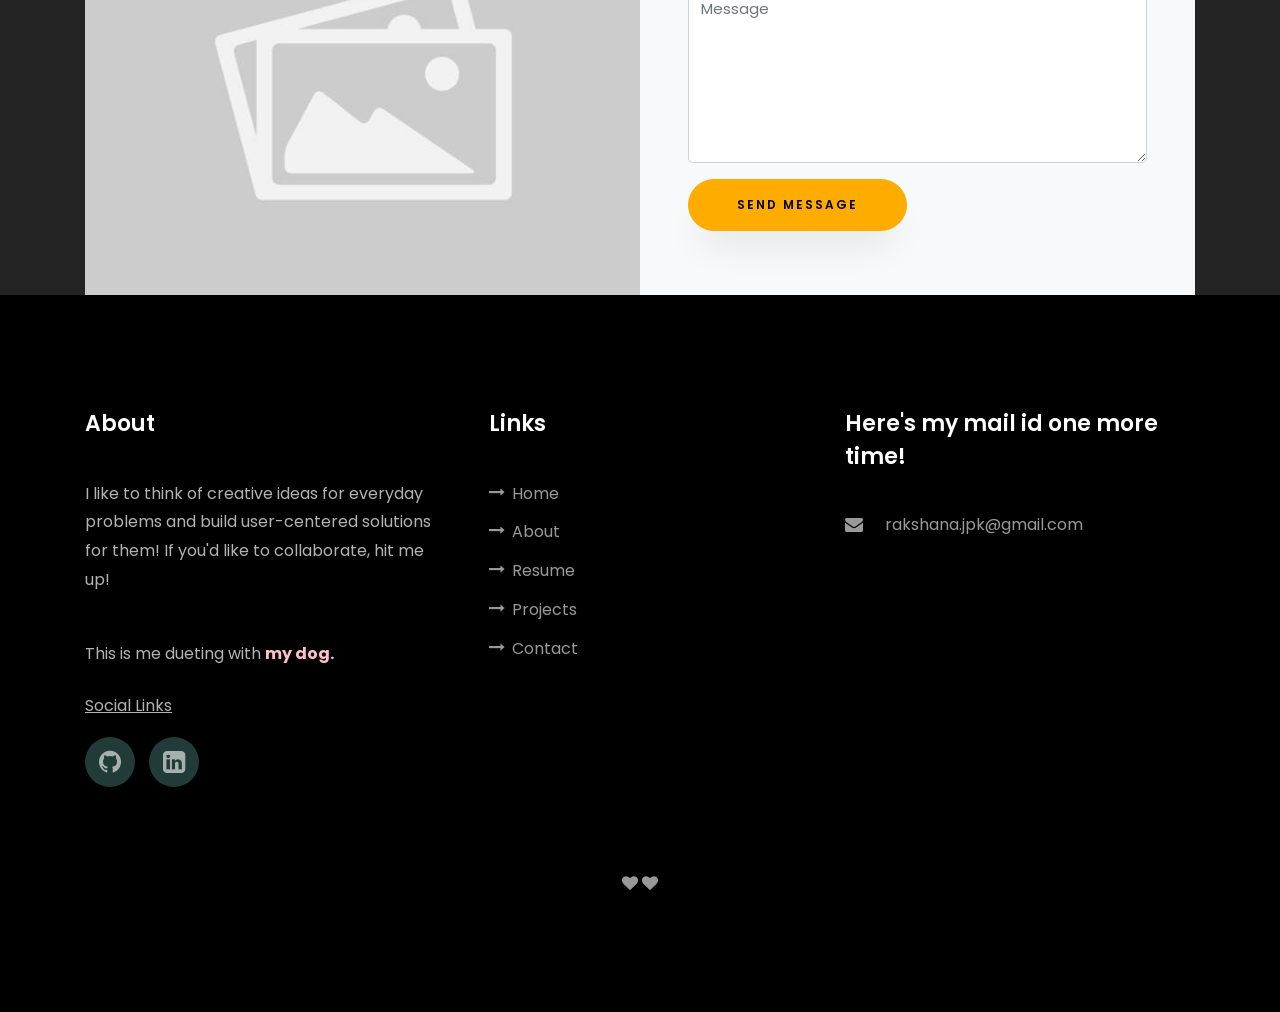
==== commit ee85052a: "Update index.html" ====
--- a/index.html
+++ b/index.html
@@ -131,12 +131,11 @@
 									href="https://textdata.org/about">TextData</a> with my team. Check it out, it's a
 								cool product and am very excited to be involved in its development!
 								<br> <br>
-								I am a Research Assistant under <a href="http://czhai.cs.illinois.edu/">Dr.
-									ChengXiang Zhai</a> (☀️ my prof! :D ☀️) where I'm learning how to model NLP and IR algorithms to extract
-								and rank changes and build an intelligent regulatory change management system for
+								I am a Research Assistant under <a href="http://czhai.cs.illinois.edu/">Professor 
+									ChengXiang Zhai</a> (☀️ my prof! :D ☀️) where I'm building an intelligent regulatory change management system for
 								compliance offers in the healthcare industry.
 								My (current ) interests span the areas of Software Development, Information Retrieval, NLP, Human
-								Computer Interaction. I'll be adding more to the list every other week 🤡
+								Computer Interaction. (list keeps getting longer each year)
 							</p>
 							<ul class="about-info mt-4 px-md-0 px-2">
 								<li class="d-flex"><span>Call me:</span><span>Rakshana Jayaprakash</span></li>
@@ -262,6 +261,10 @@
 												generated and iterated on prototypes on Figma and
 												developed front-end web UI using React, Next.js, and a server backend
 												(Flask, MongoDB, AWS Opensearch).</li>
+											
+											<li>
+												
+											</li>
 										</ul>
 									</div>
 								</div>
@@ -358,9 +361,8 @@
 							<div class="text pl-3">
 
 								<h2><a href="https://smartdiff.xyz/"><span
-											style="color: blue;"><u>SmartDiff</u></span></a> - Pitched our
-									product in a YC
-									interview</h2>
+											style="color: blue;"><u>SmartDiff</u></span></a> - Got to pitched our
+									product to YC validating the potential of our idea.</h2>
 								<span class="position"><strong>YCombinator</strong></span>
 								<span><strong> - Winter 2023</strong></span>
 								<p class="date">December 2023</p>
@@ -423,7 +425,7 @@
 					</a>
 				</div>
 				<div class="col-md-6 text-center d-flex ftco-animate">
-					<a href="https://github.com/rakshanaj17/Water-Bill-Generator" target="_blank"
+					<a href="https://smartdiff.xyz" target="_blank"
 						class="services-1 shadow">
 						<span class="icon">
 							<img src="images/smartdiff_logo_vector.png" alt="Water Bill Manager"
@@ -432,9 +434,9 @@
 						</span>
 						<div class="desc">
 							<h3 class="mb-4">SmartDiff</h3>
-							<p><strong>React • Django • ChatGPT</strong></p>
+							<p><strong>React • FastAPI • Django </strong></p>
 							<p>Tool for Intelligent Regulatory Change Management
-								The only AI-enabled community for Compliance officers to track and rank federal document
+								An AI-enabled community for Compliance officers to track and rank federal document
 								changes.</p>
 						</div>
 					</a>
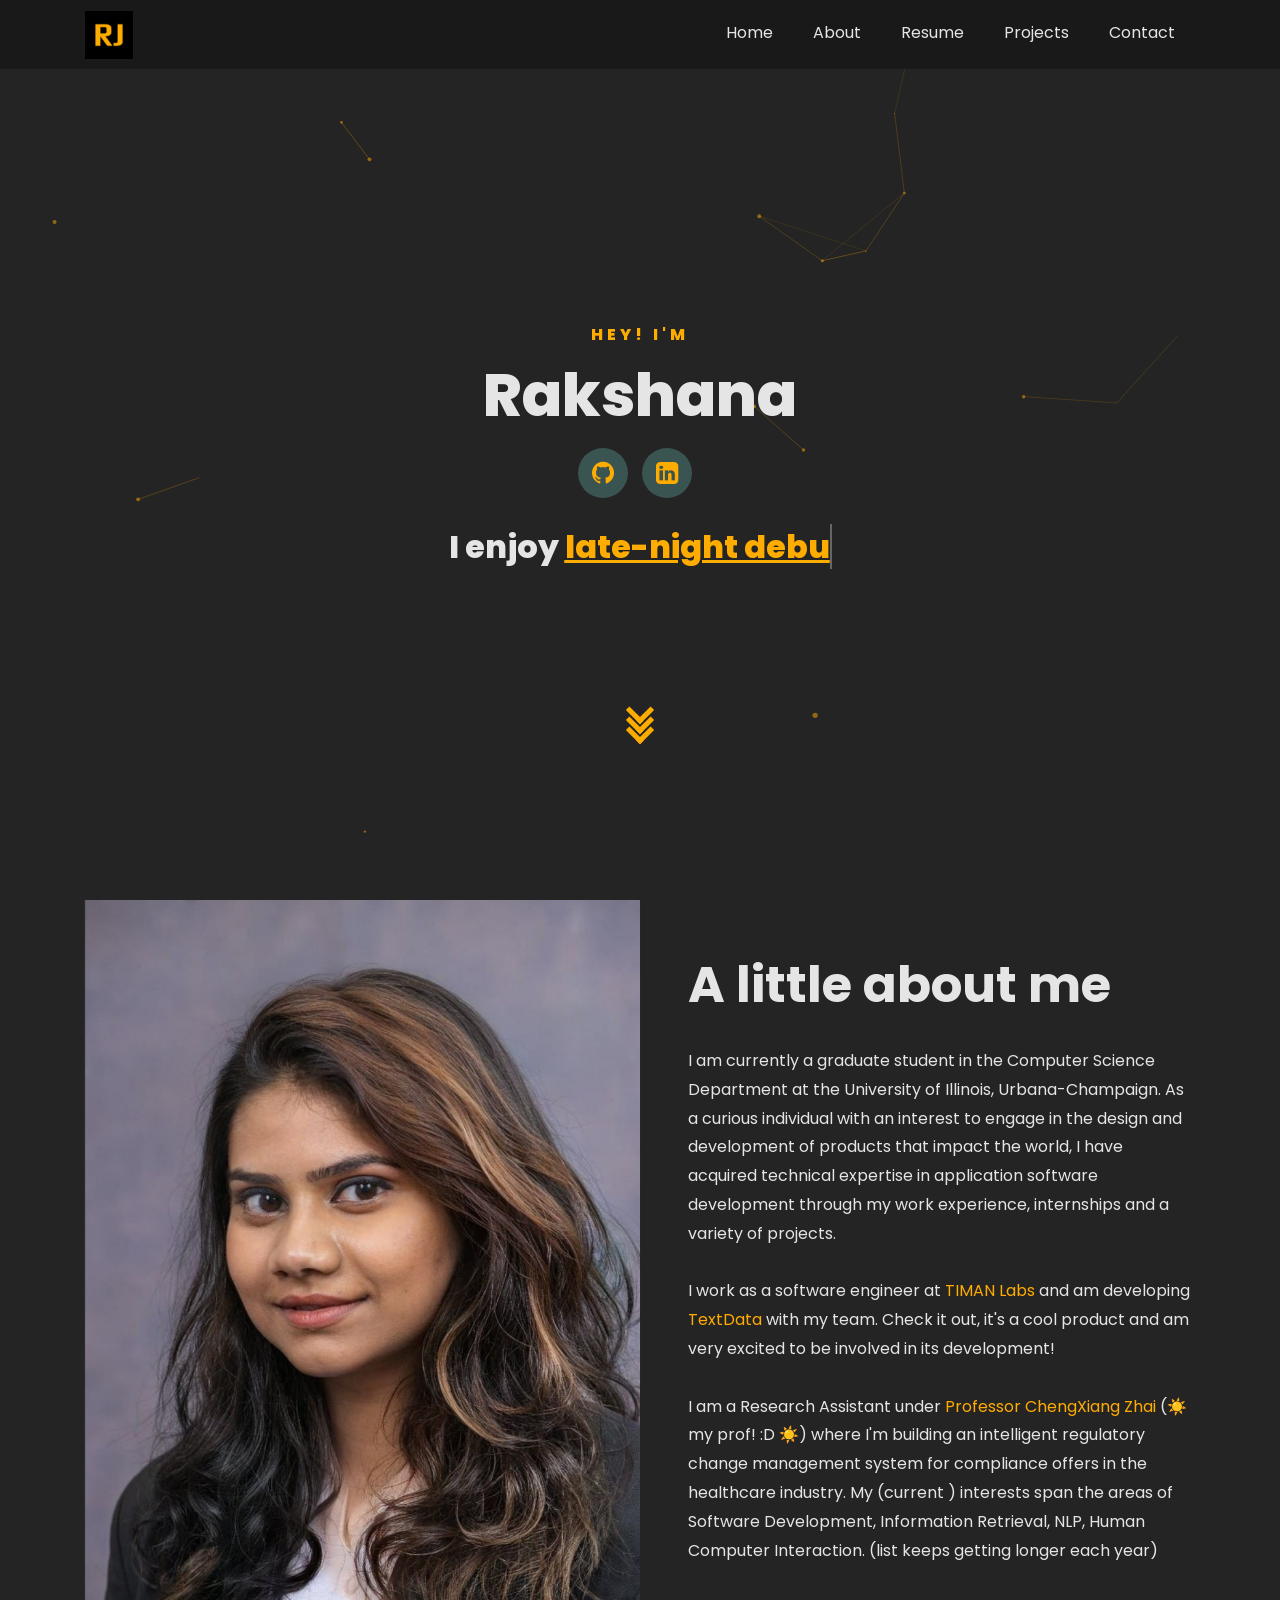
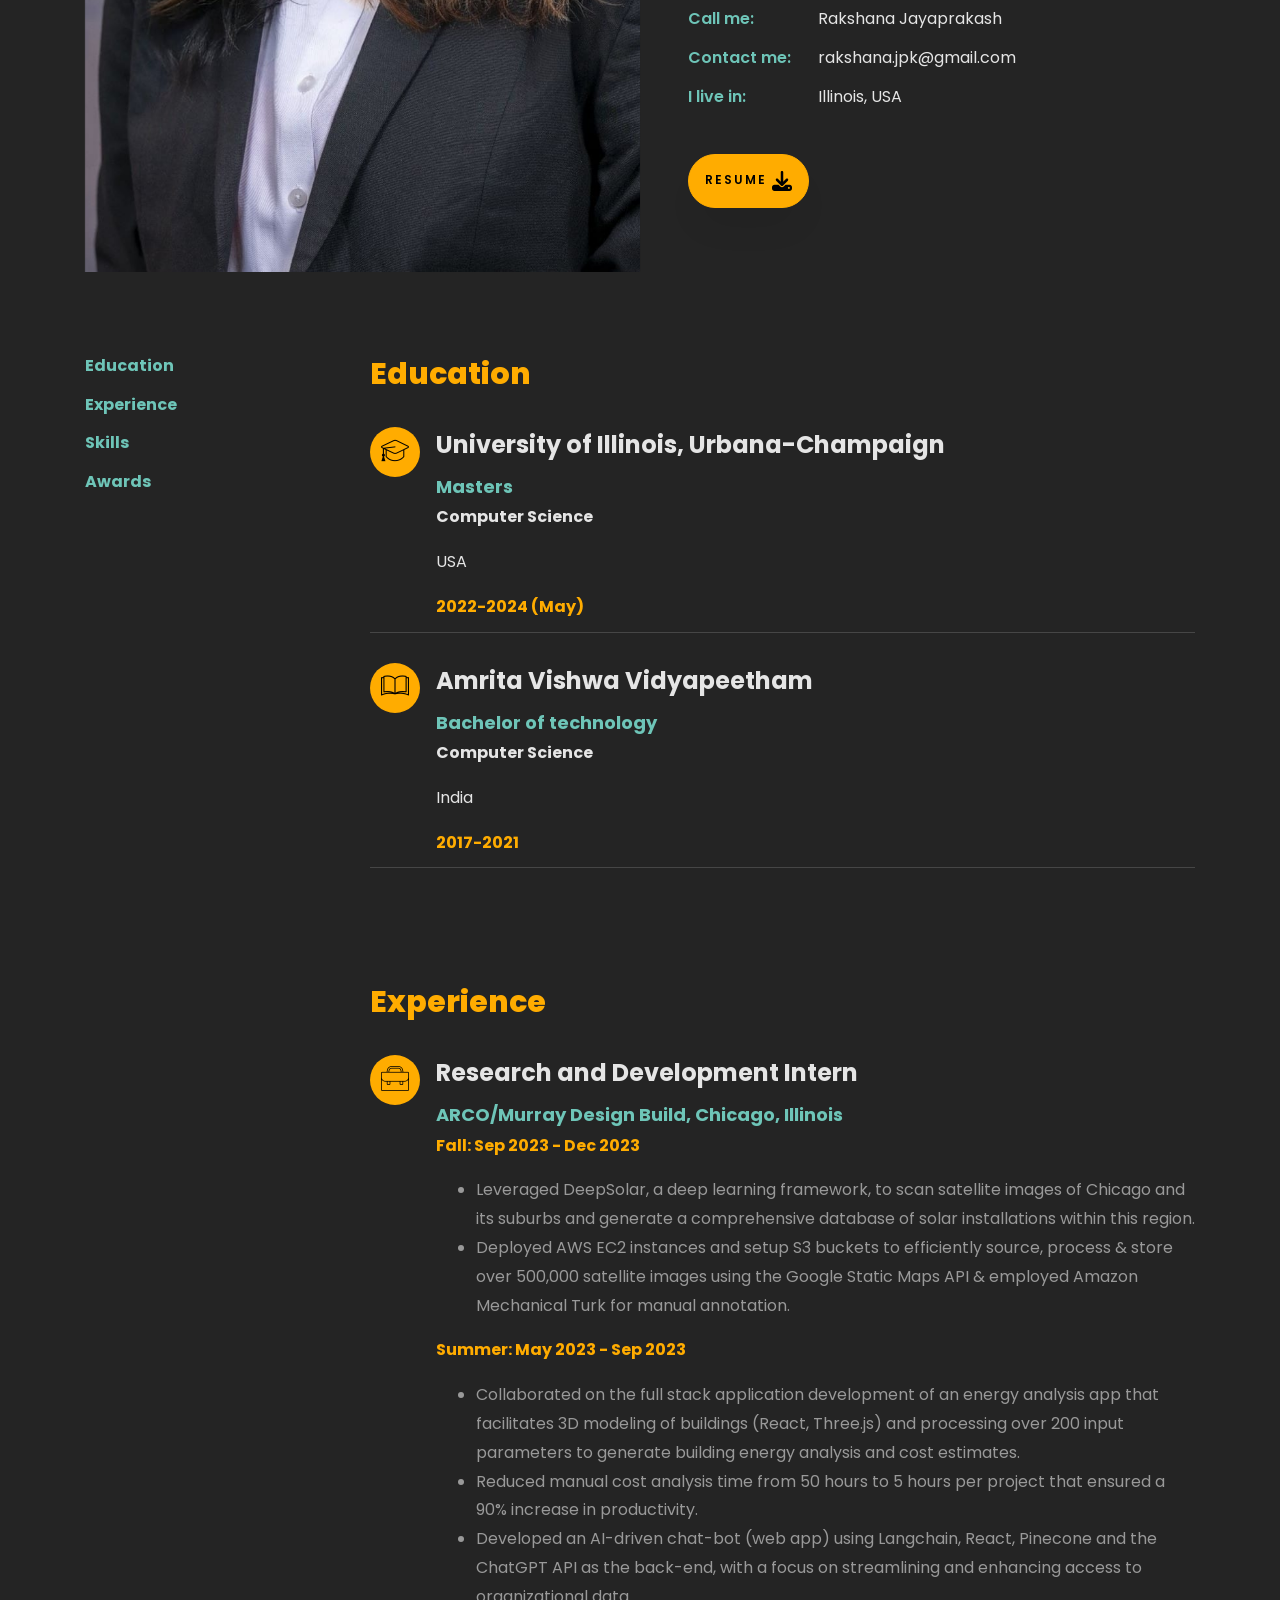
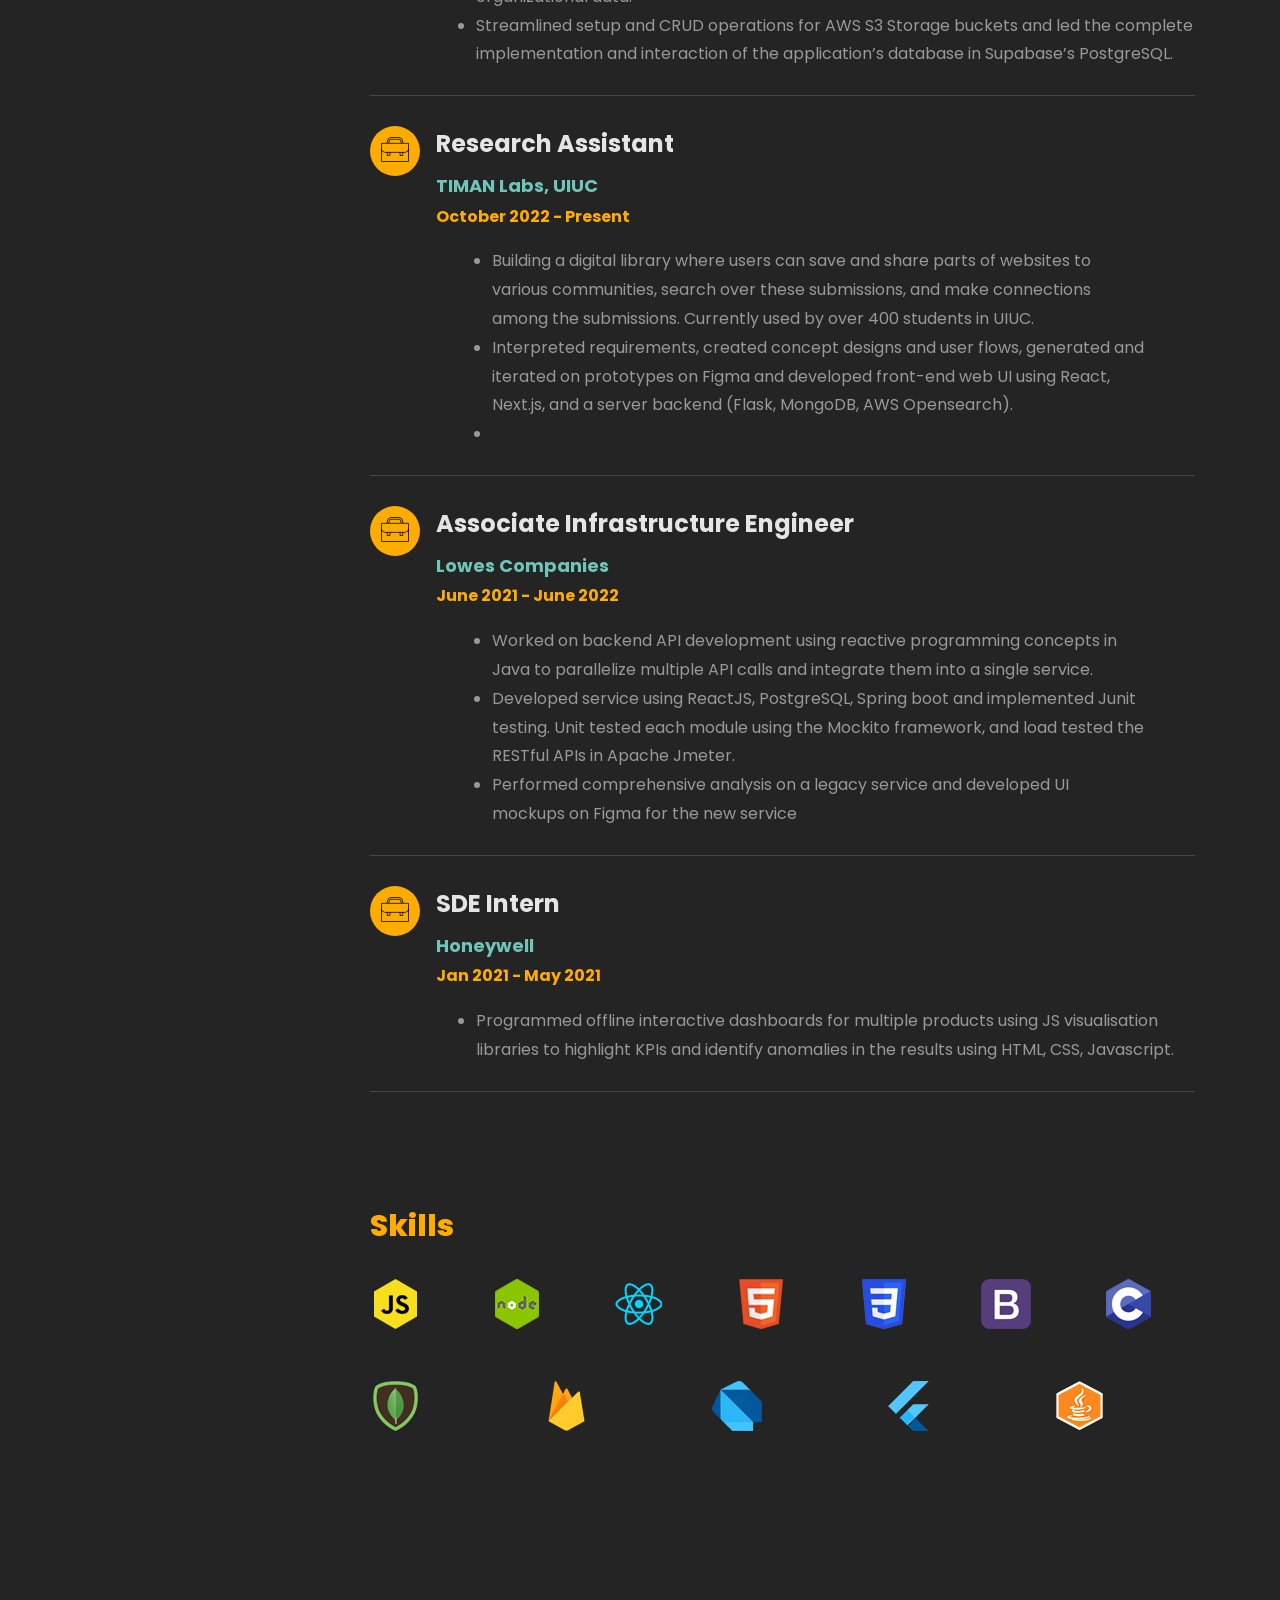
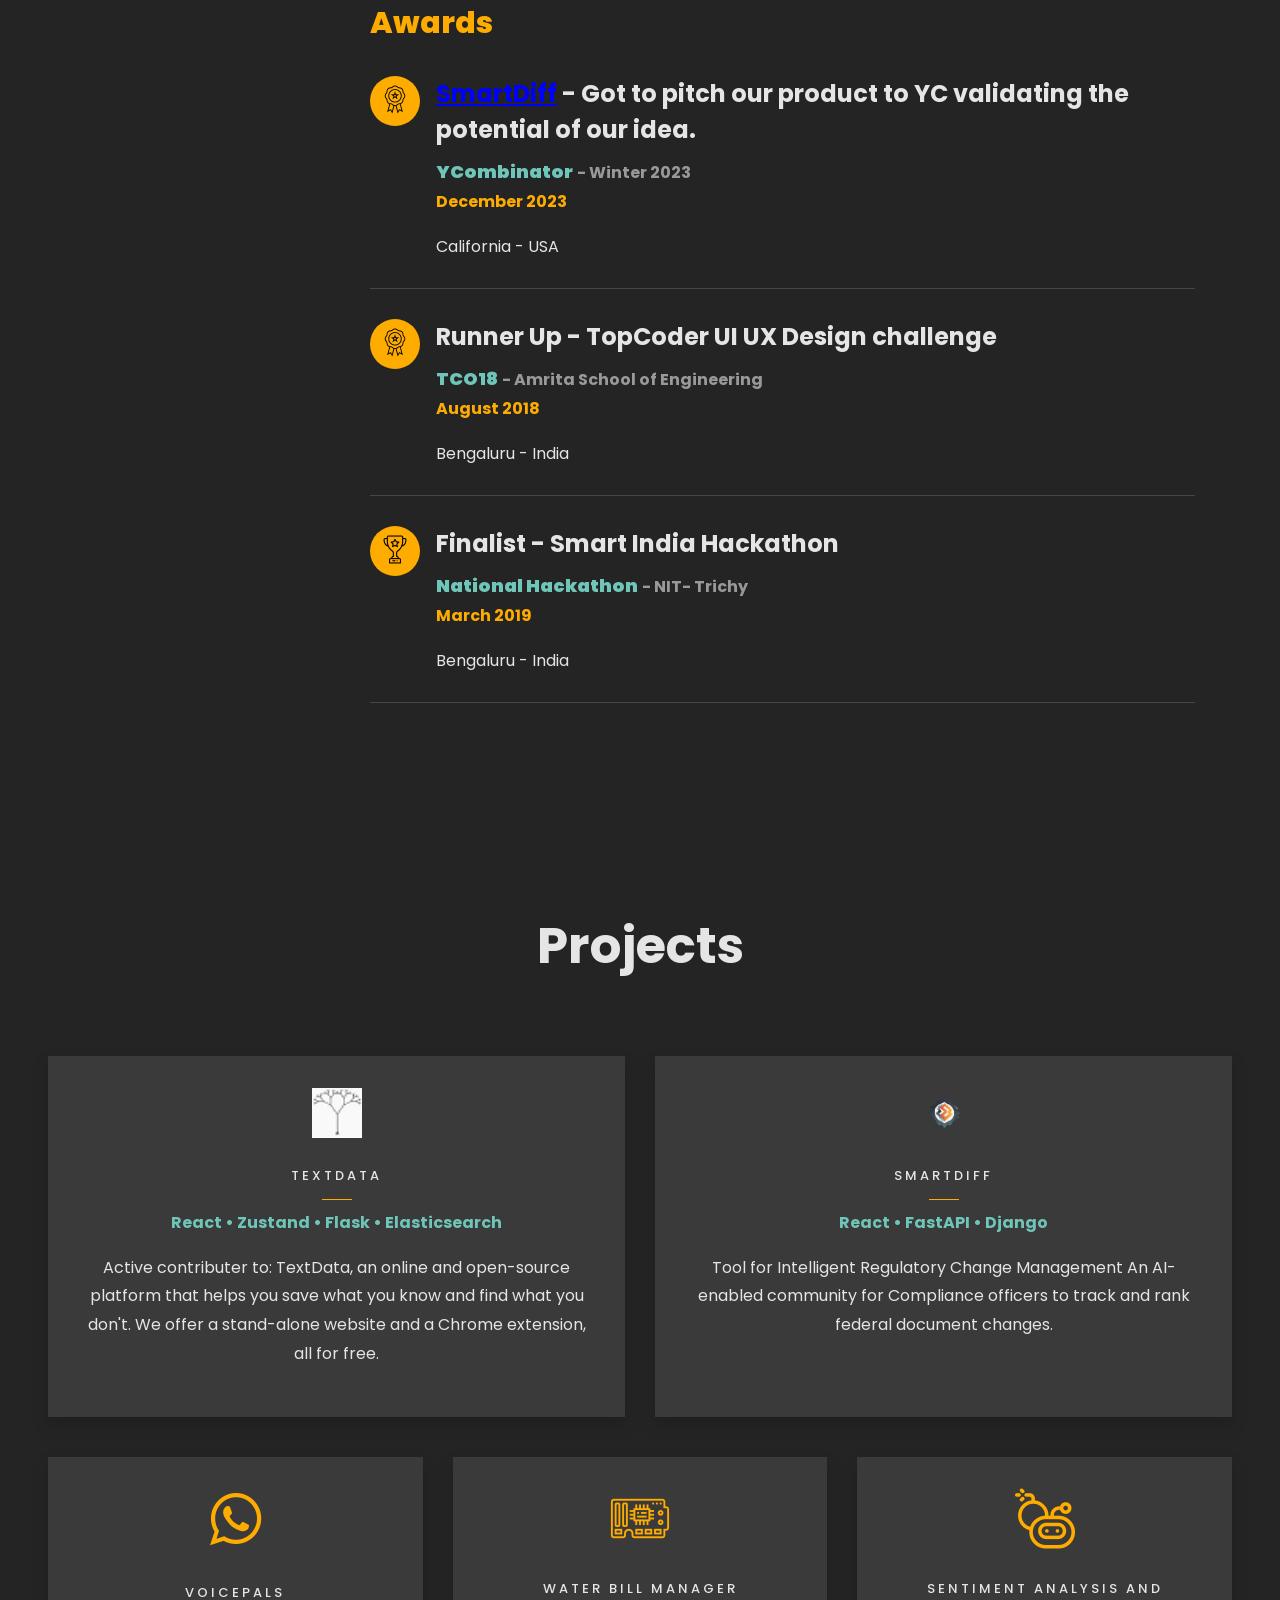
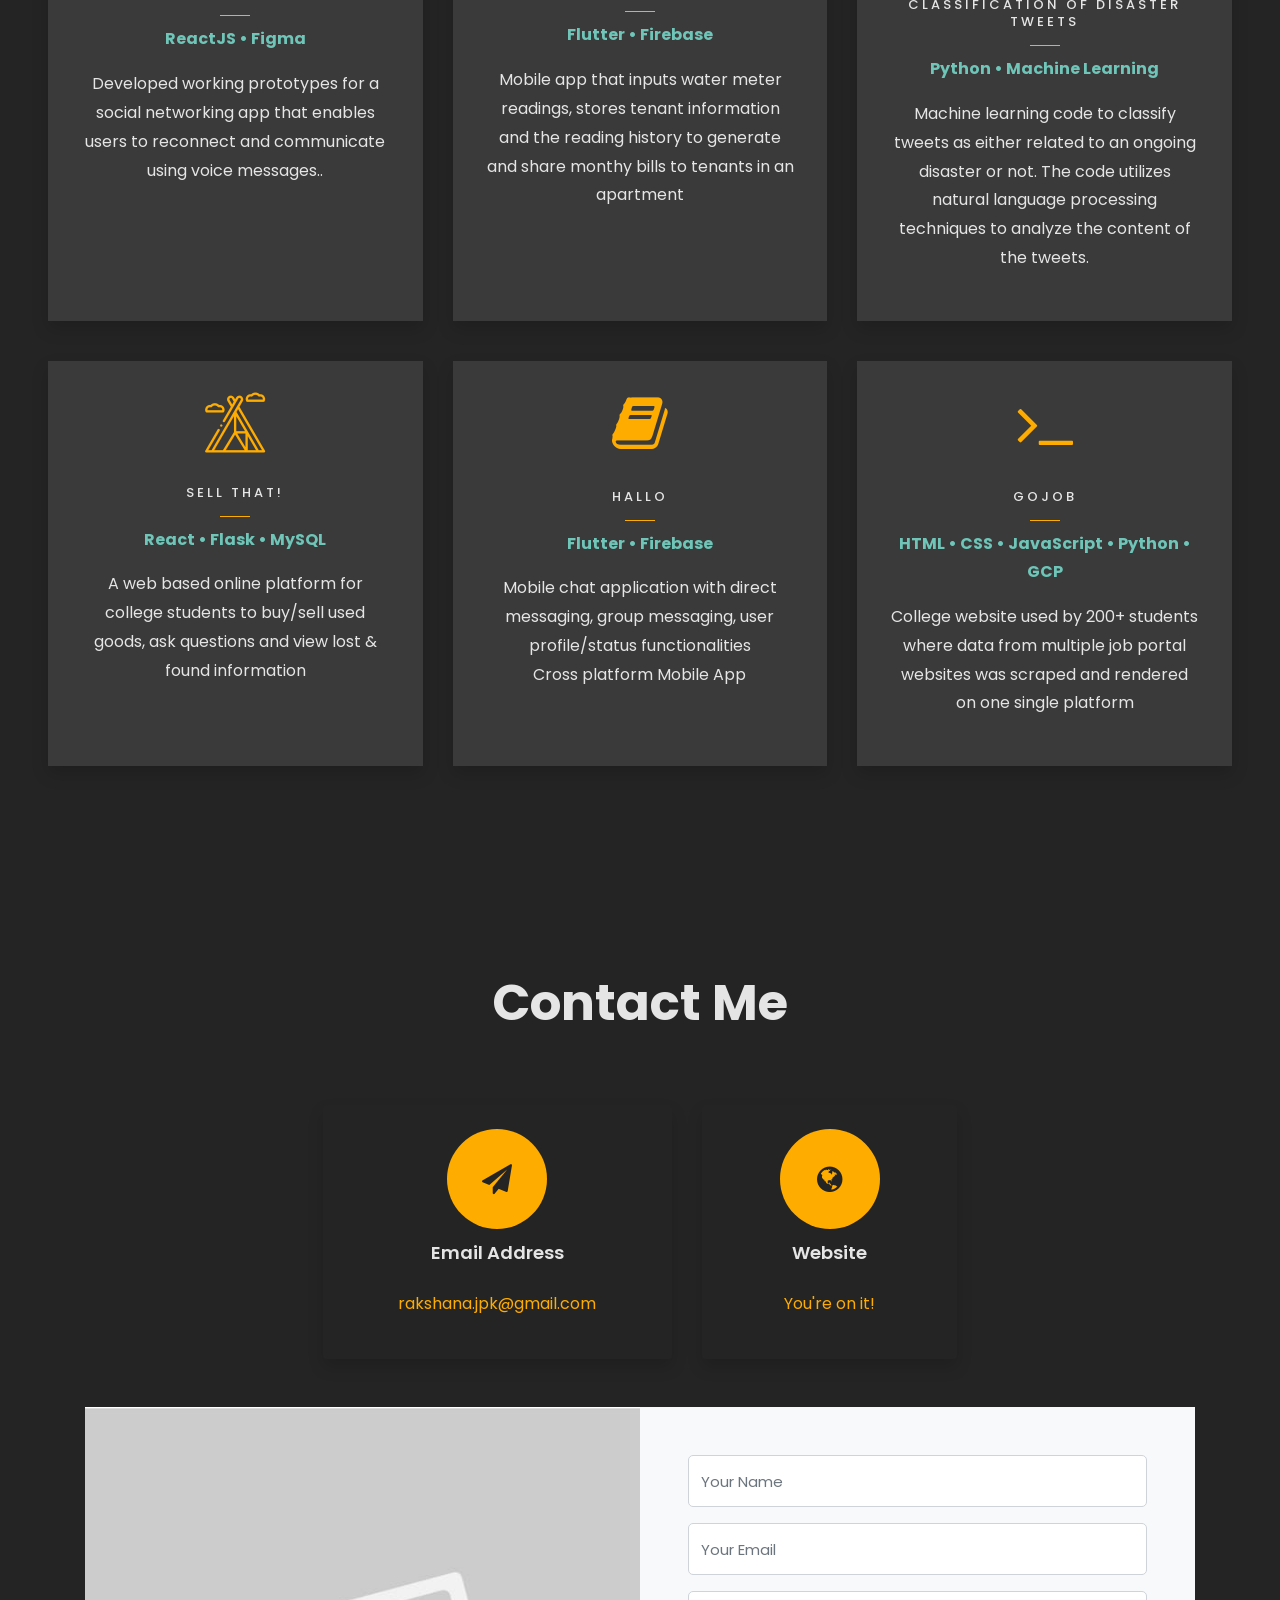
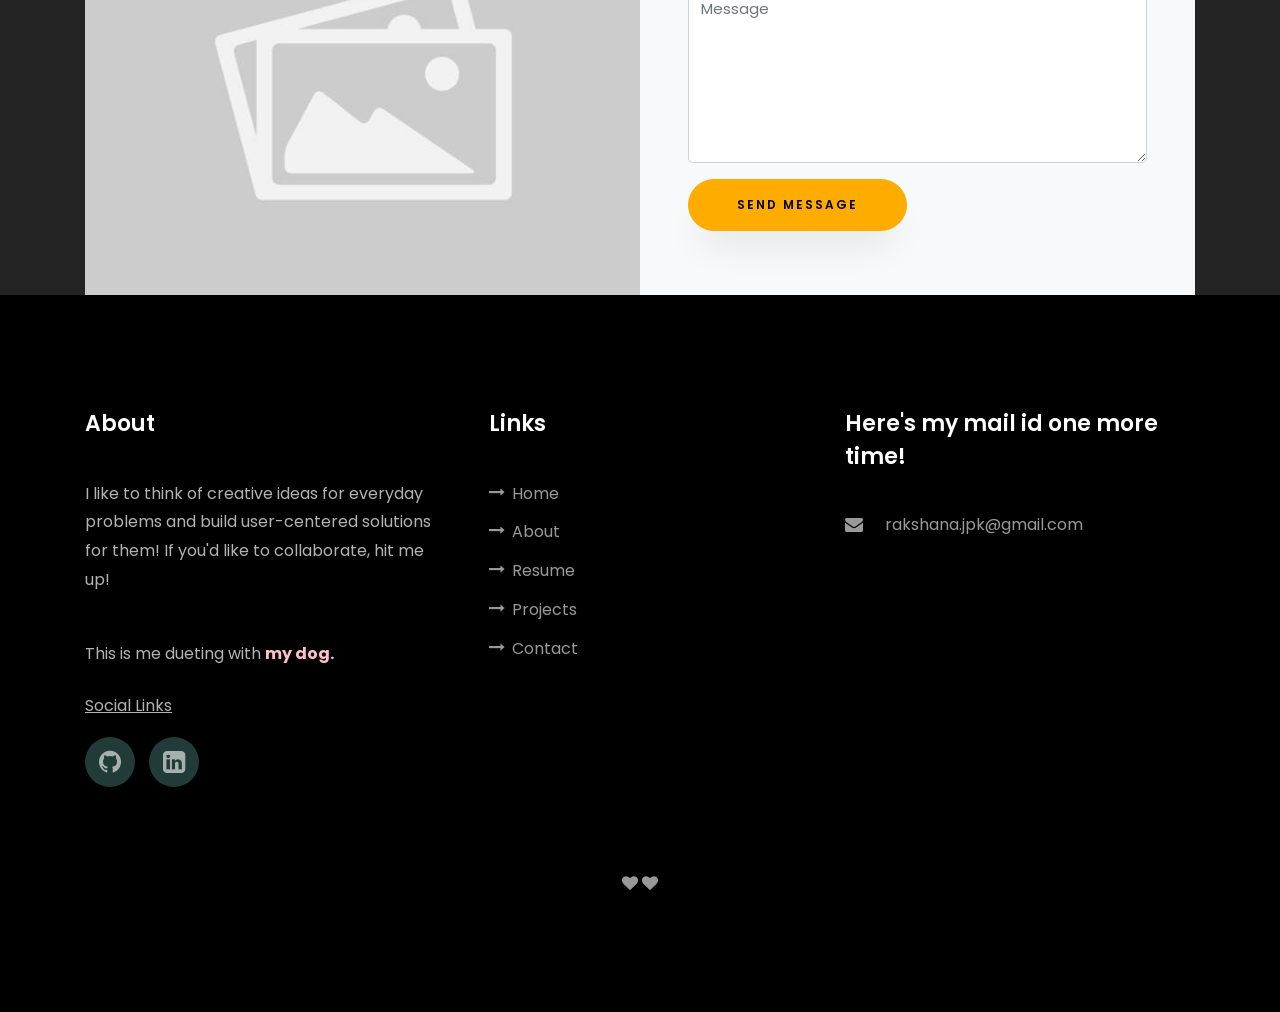
==== commit f2be91d0: "Update index.html" ====
--- a/index.html
+++ b/index.html
@@ -361,7 +361,7 @@
 							<div class="text pl-3">
 
 								<h2><a href="https://smartdiff.xyz/"><span
-											style="color: blue;"><u>SmartDiff</u></span></a> - Got to pitched our
+											style="color: blue;"><u>SmartDiff</u></span></a> - Got to pitch our
 									product to YC validating the potential of our idea.</h2>
 								<span class="position"><strong>YCombinator</strong></span>
 								<span><strong> - Winter 2023</strong></span>
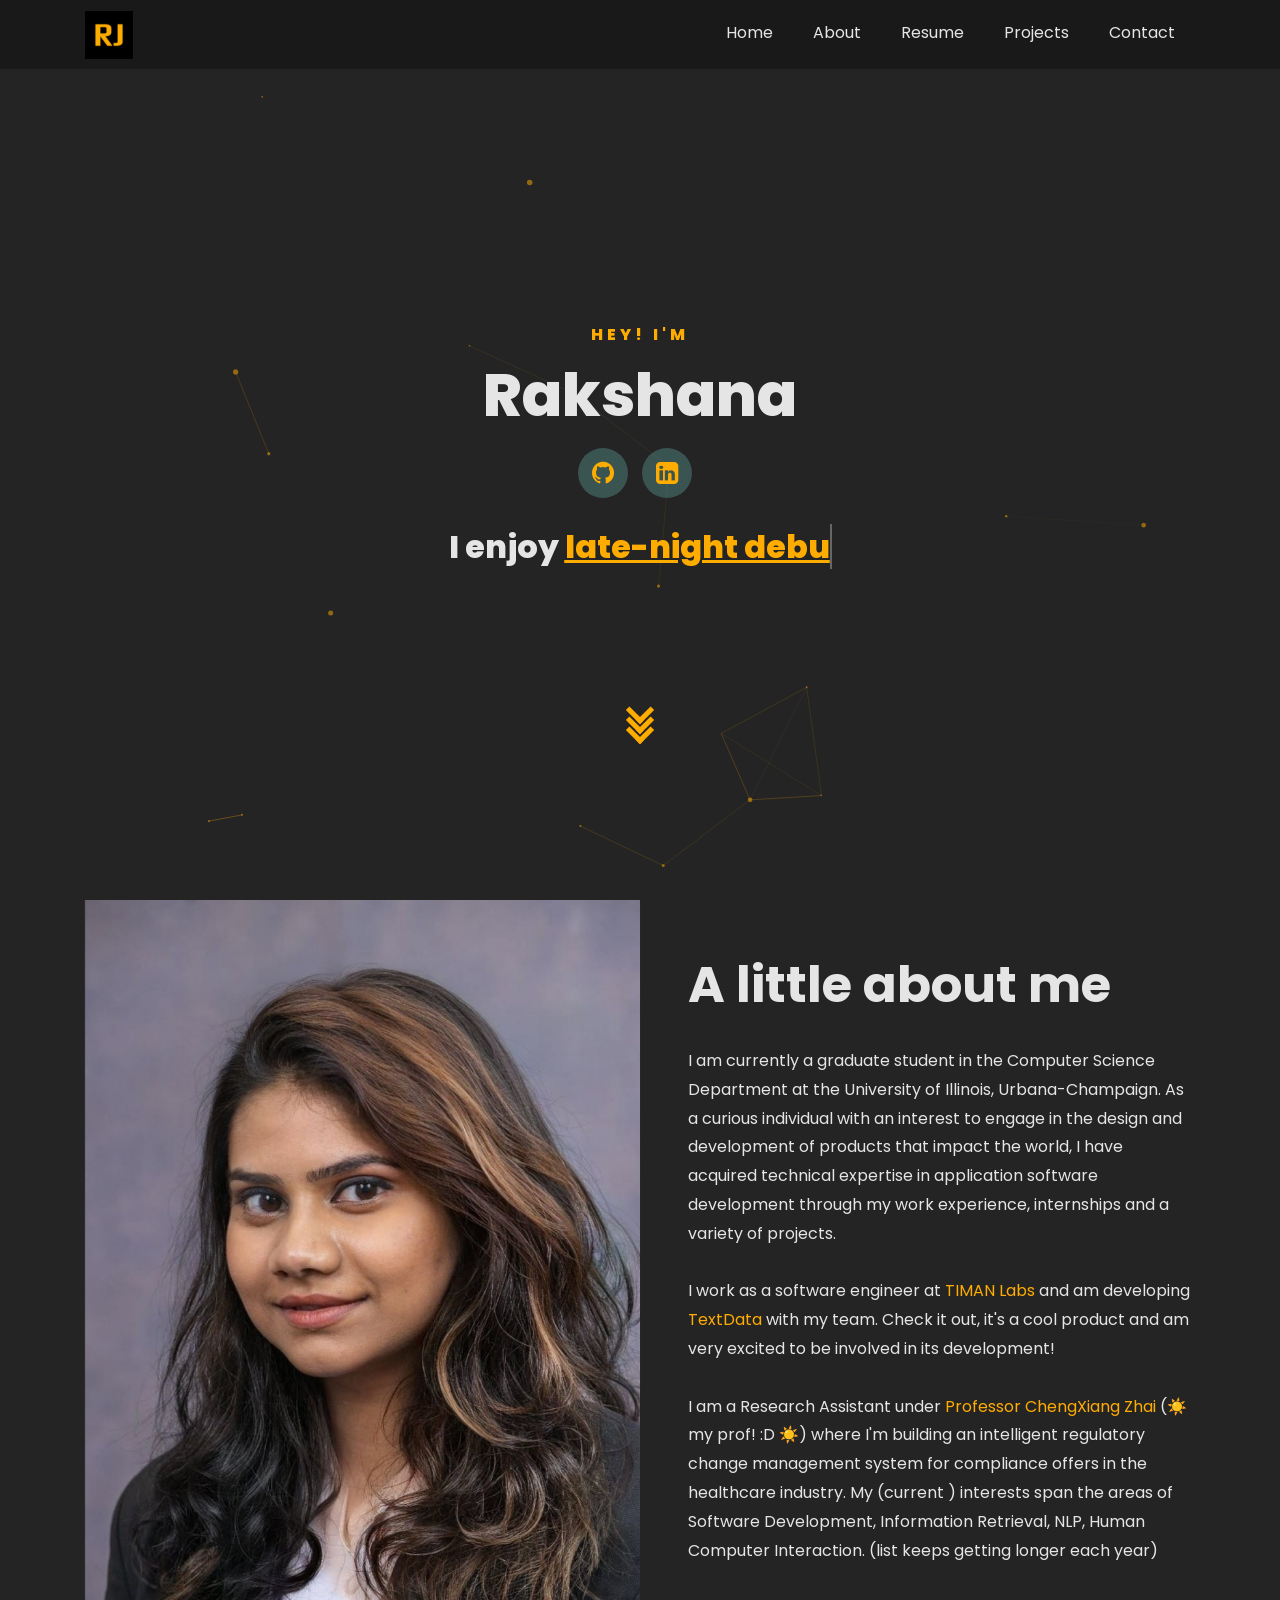
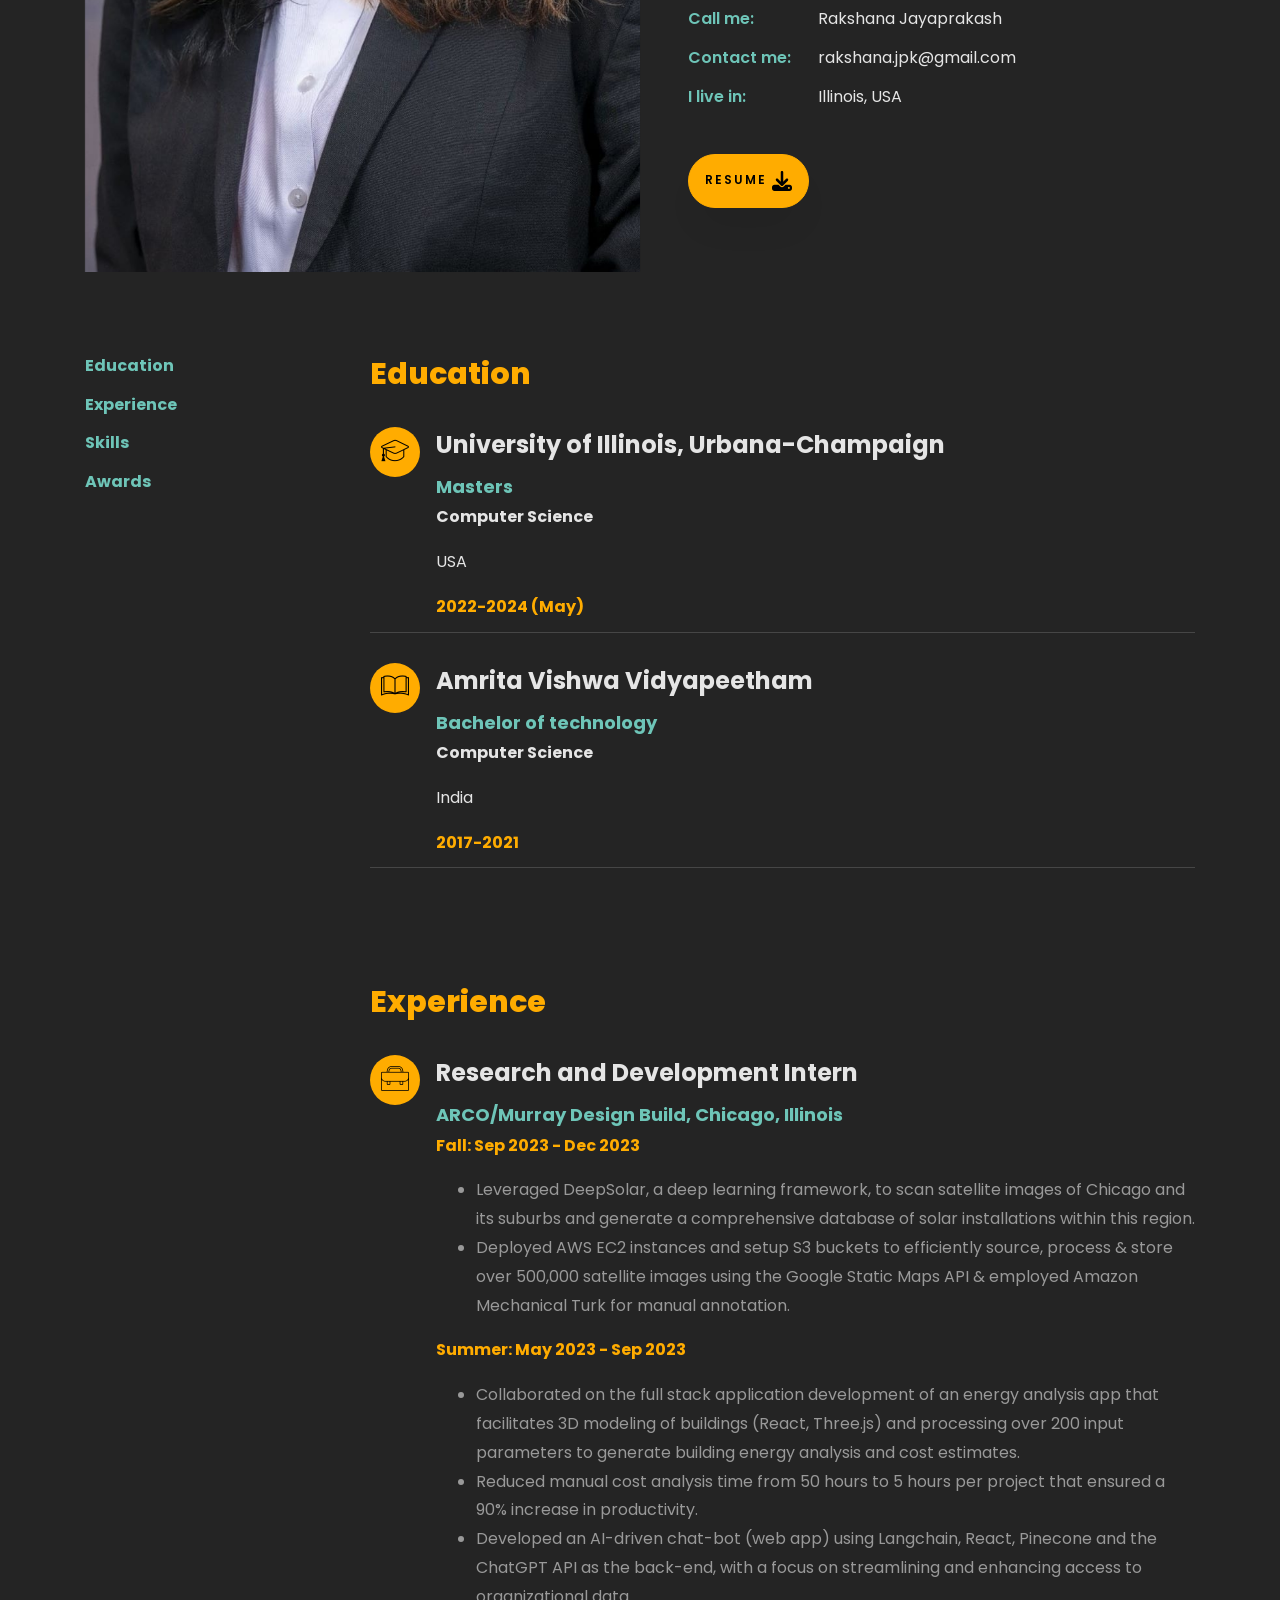
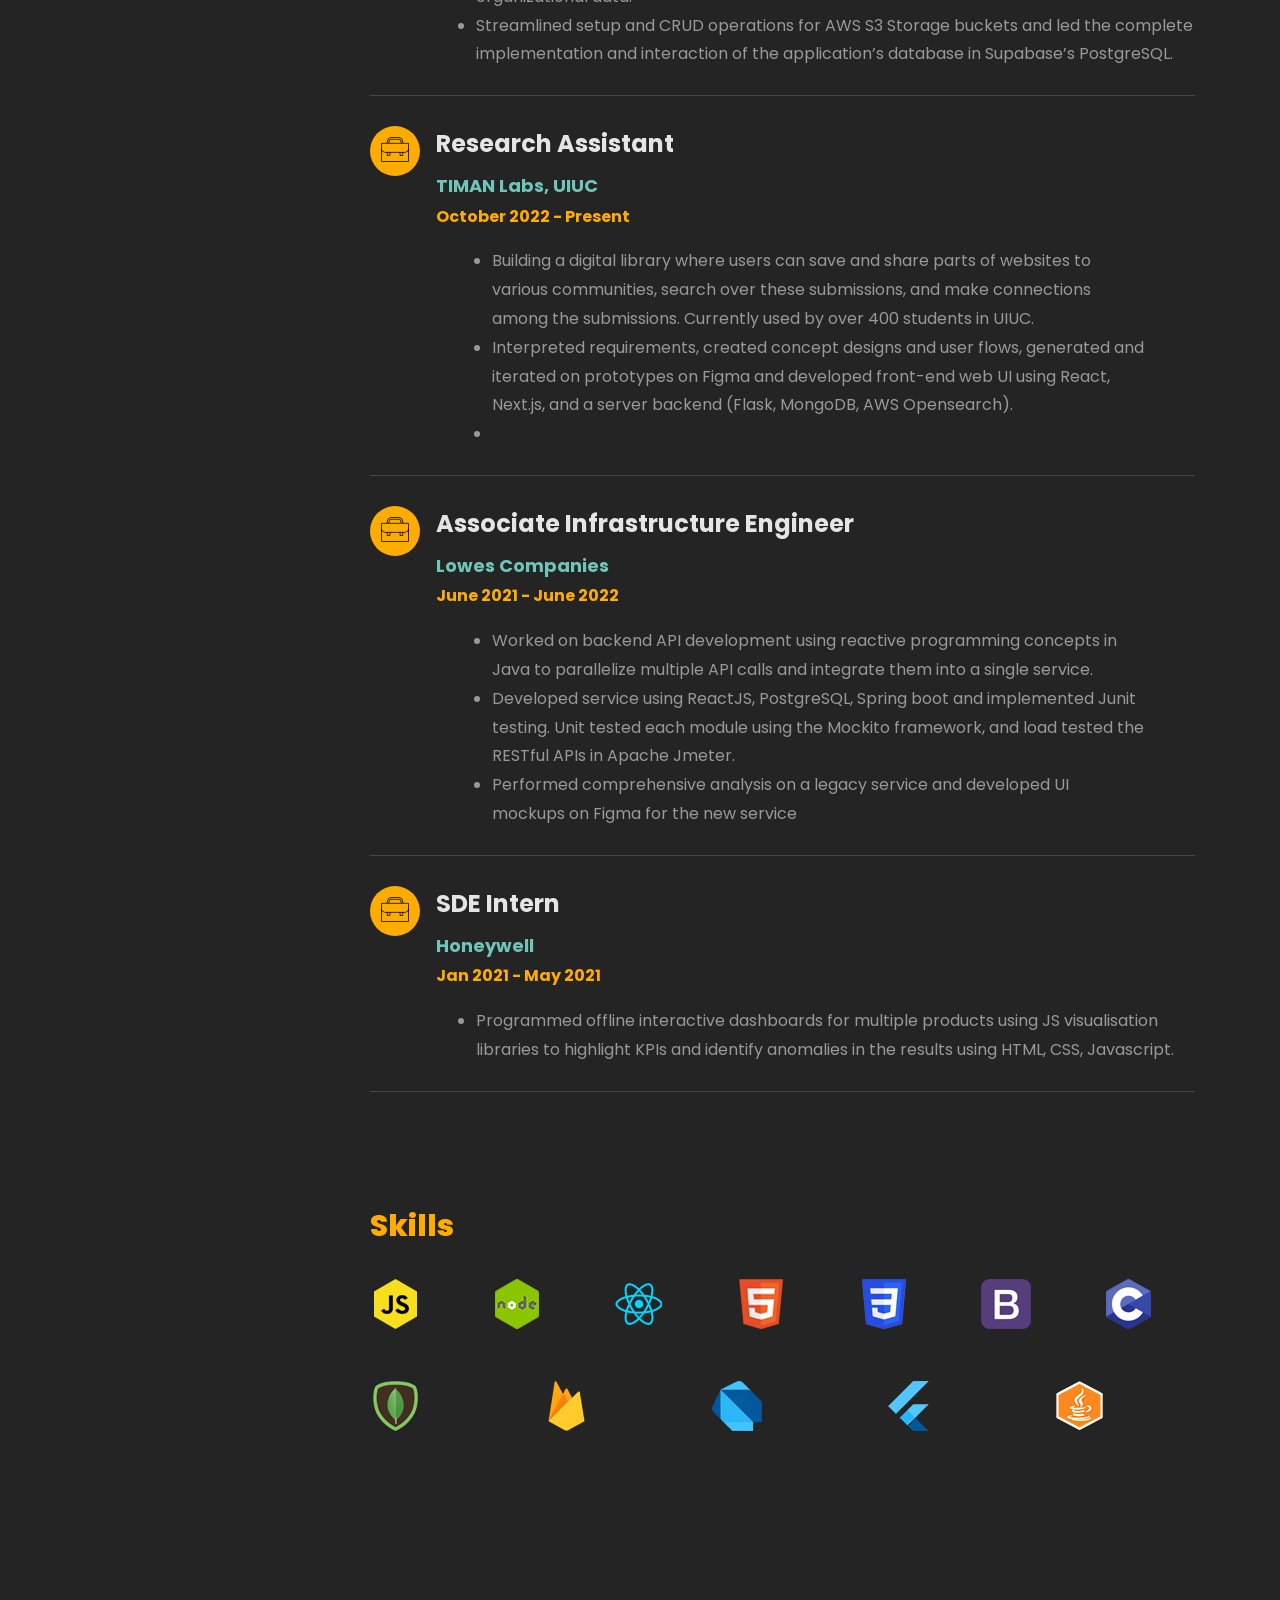
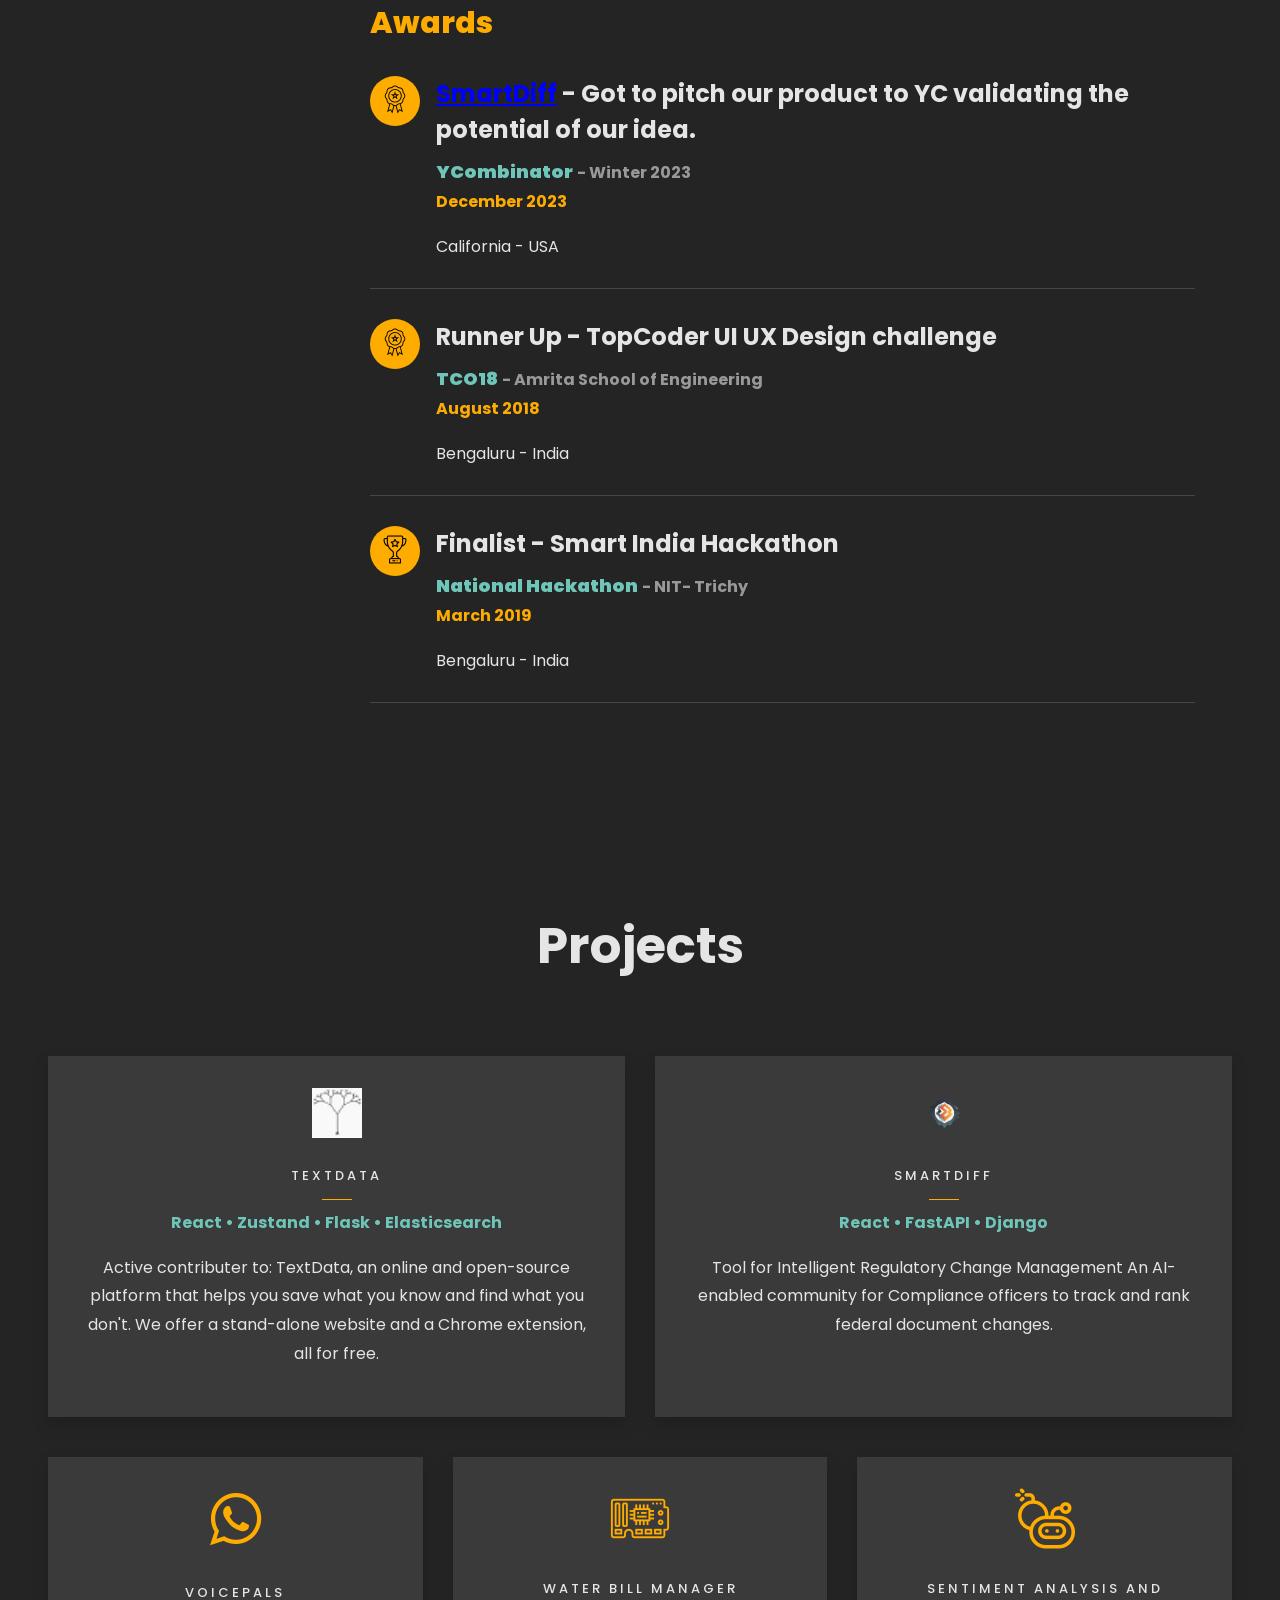
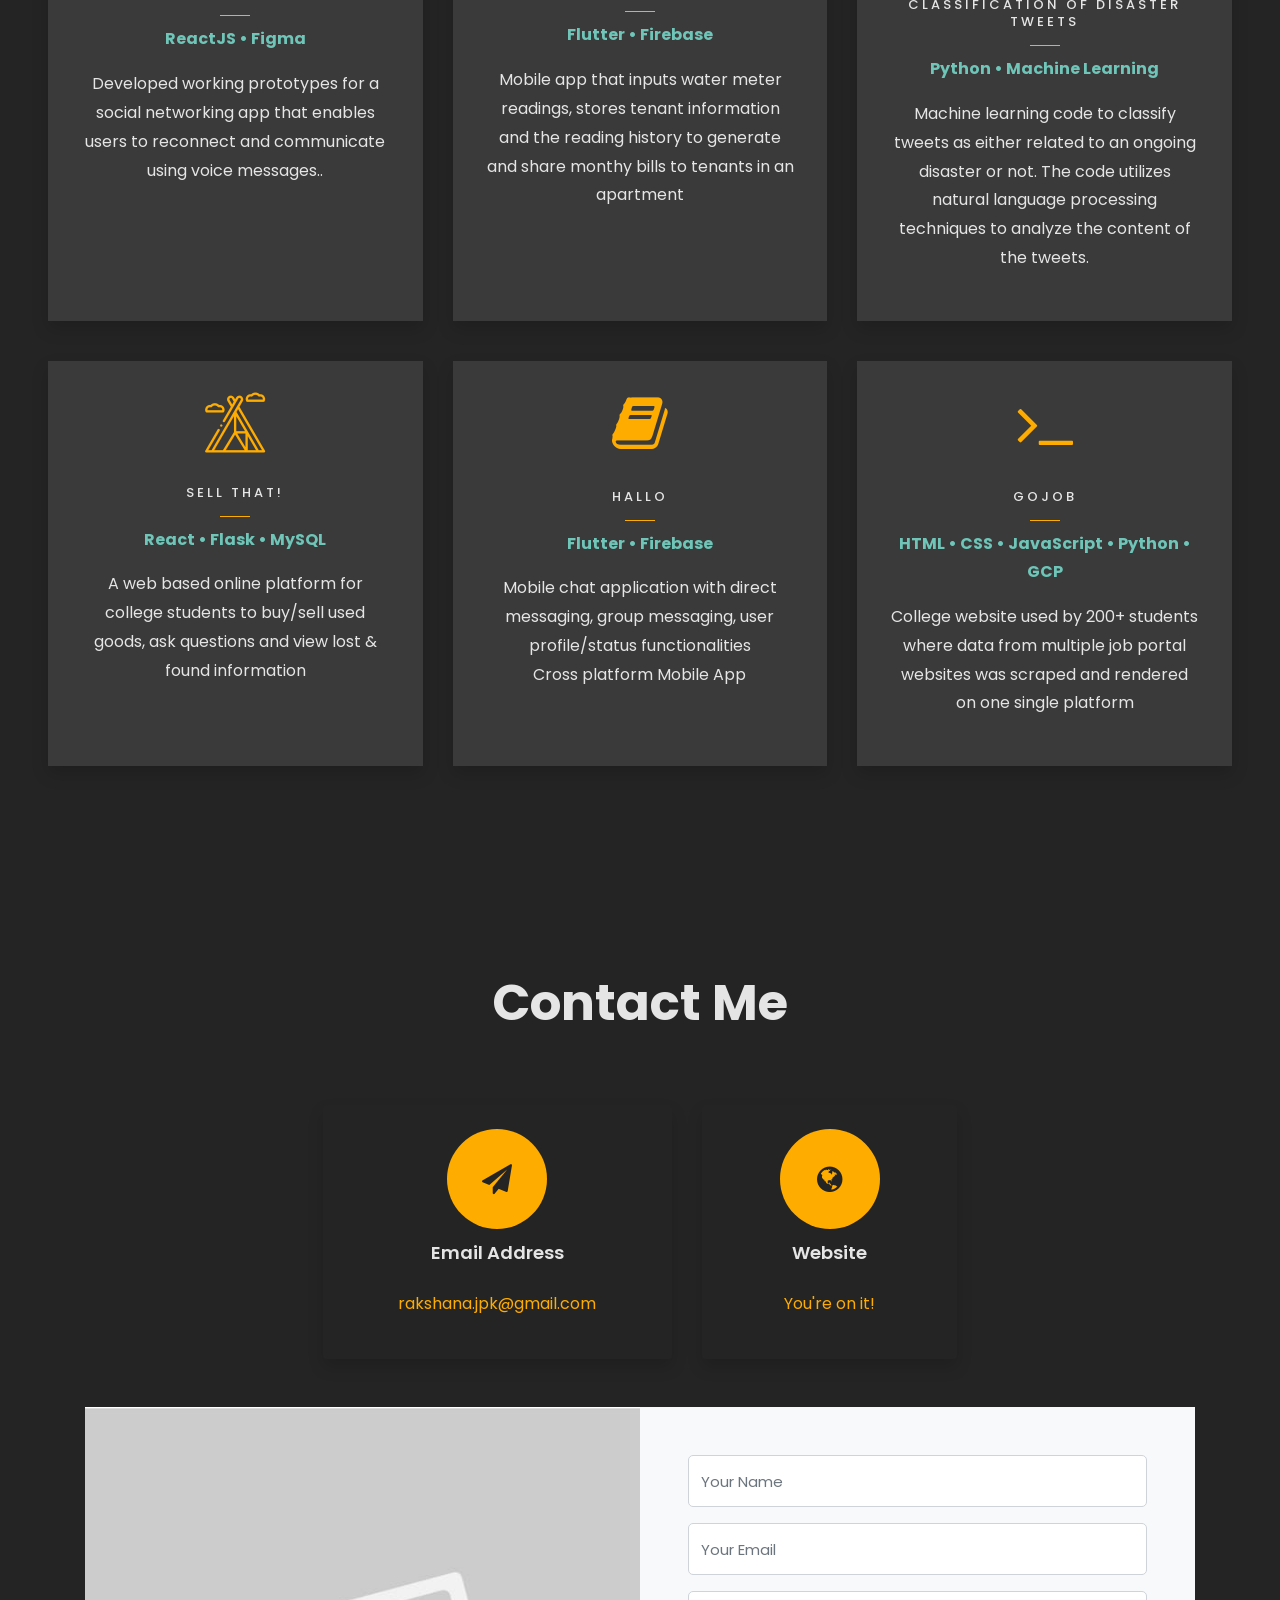
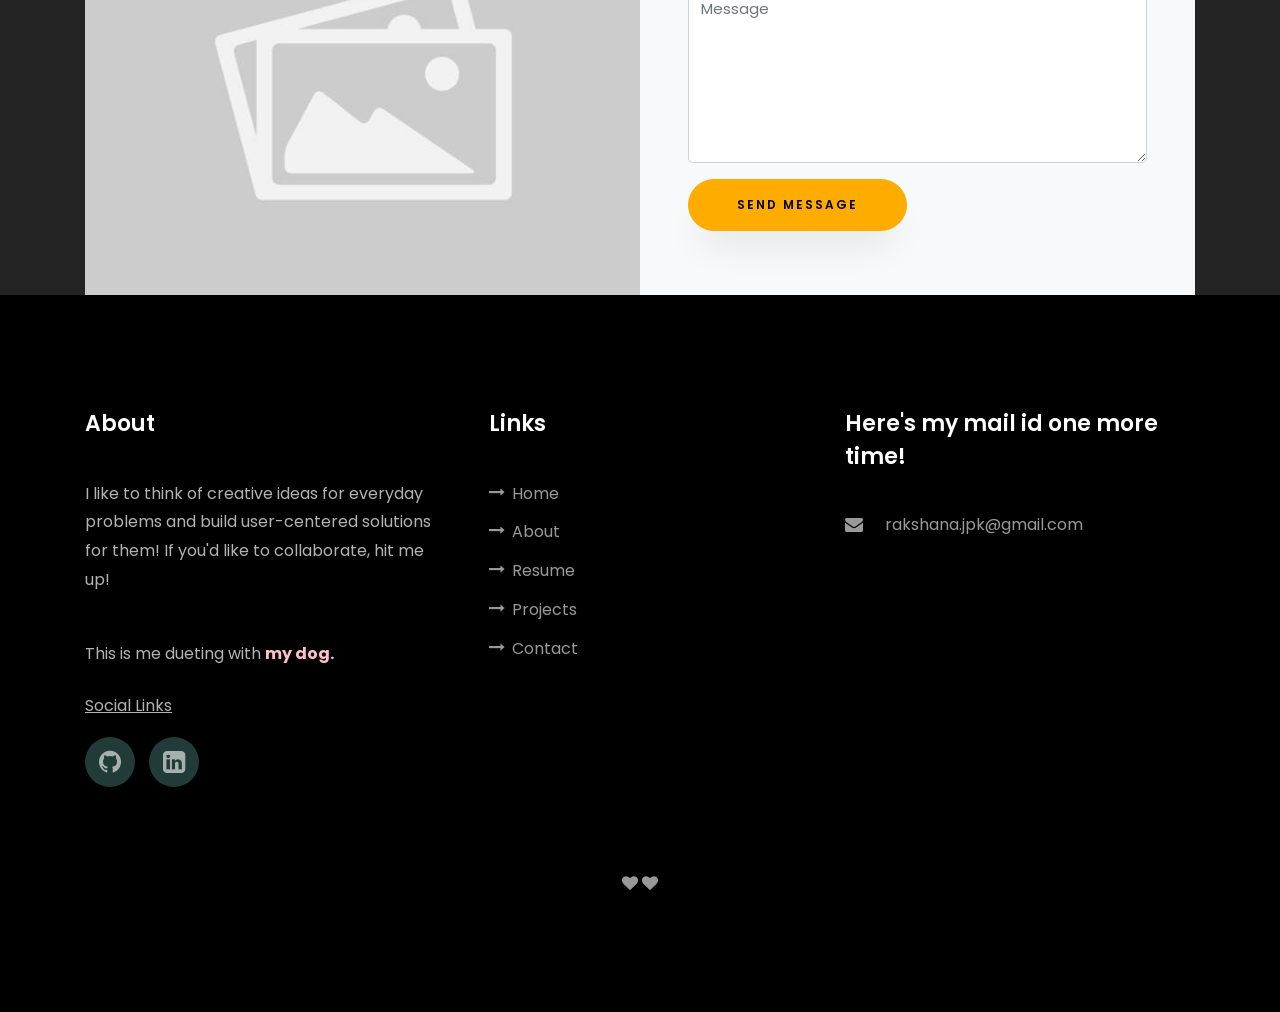
==== commit cfa93729: "Add GoatCounter script for analytics tracking" ====
--- a/index.html
+++ b/index.html
@@ -731,6 +731,8 @@
 	<script src="js/jquery.animateNumber.min.js"></script>
 	<script src="js/scrollax.min.js"></script>
 	<script src="js/particles.min.js"></script>
+	<script data-goatcounter="https://rakshanaj.goatcounter.com/count"
+        async src="//gc.zgo.at/count.js"></script>
 	<script src="js/app.js"></script>
 	<script src="js/main.js"></script>
 
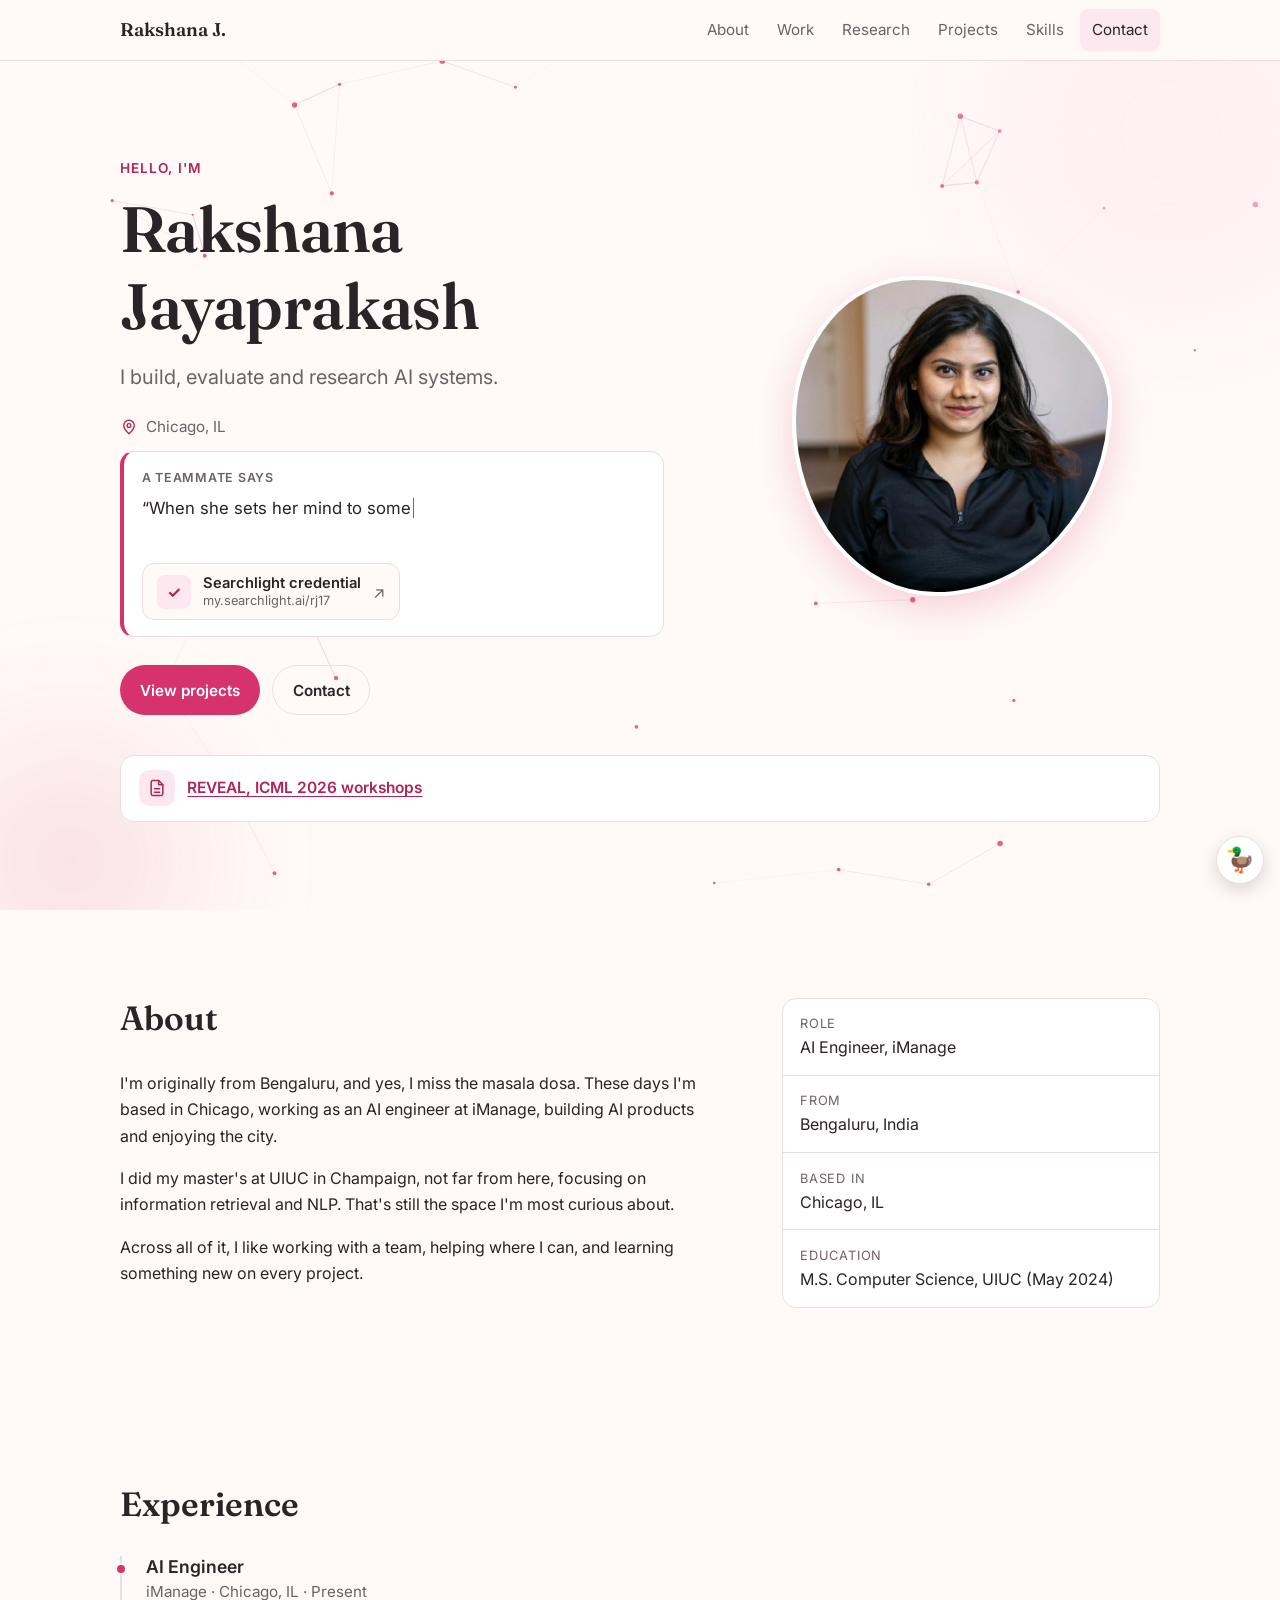
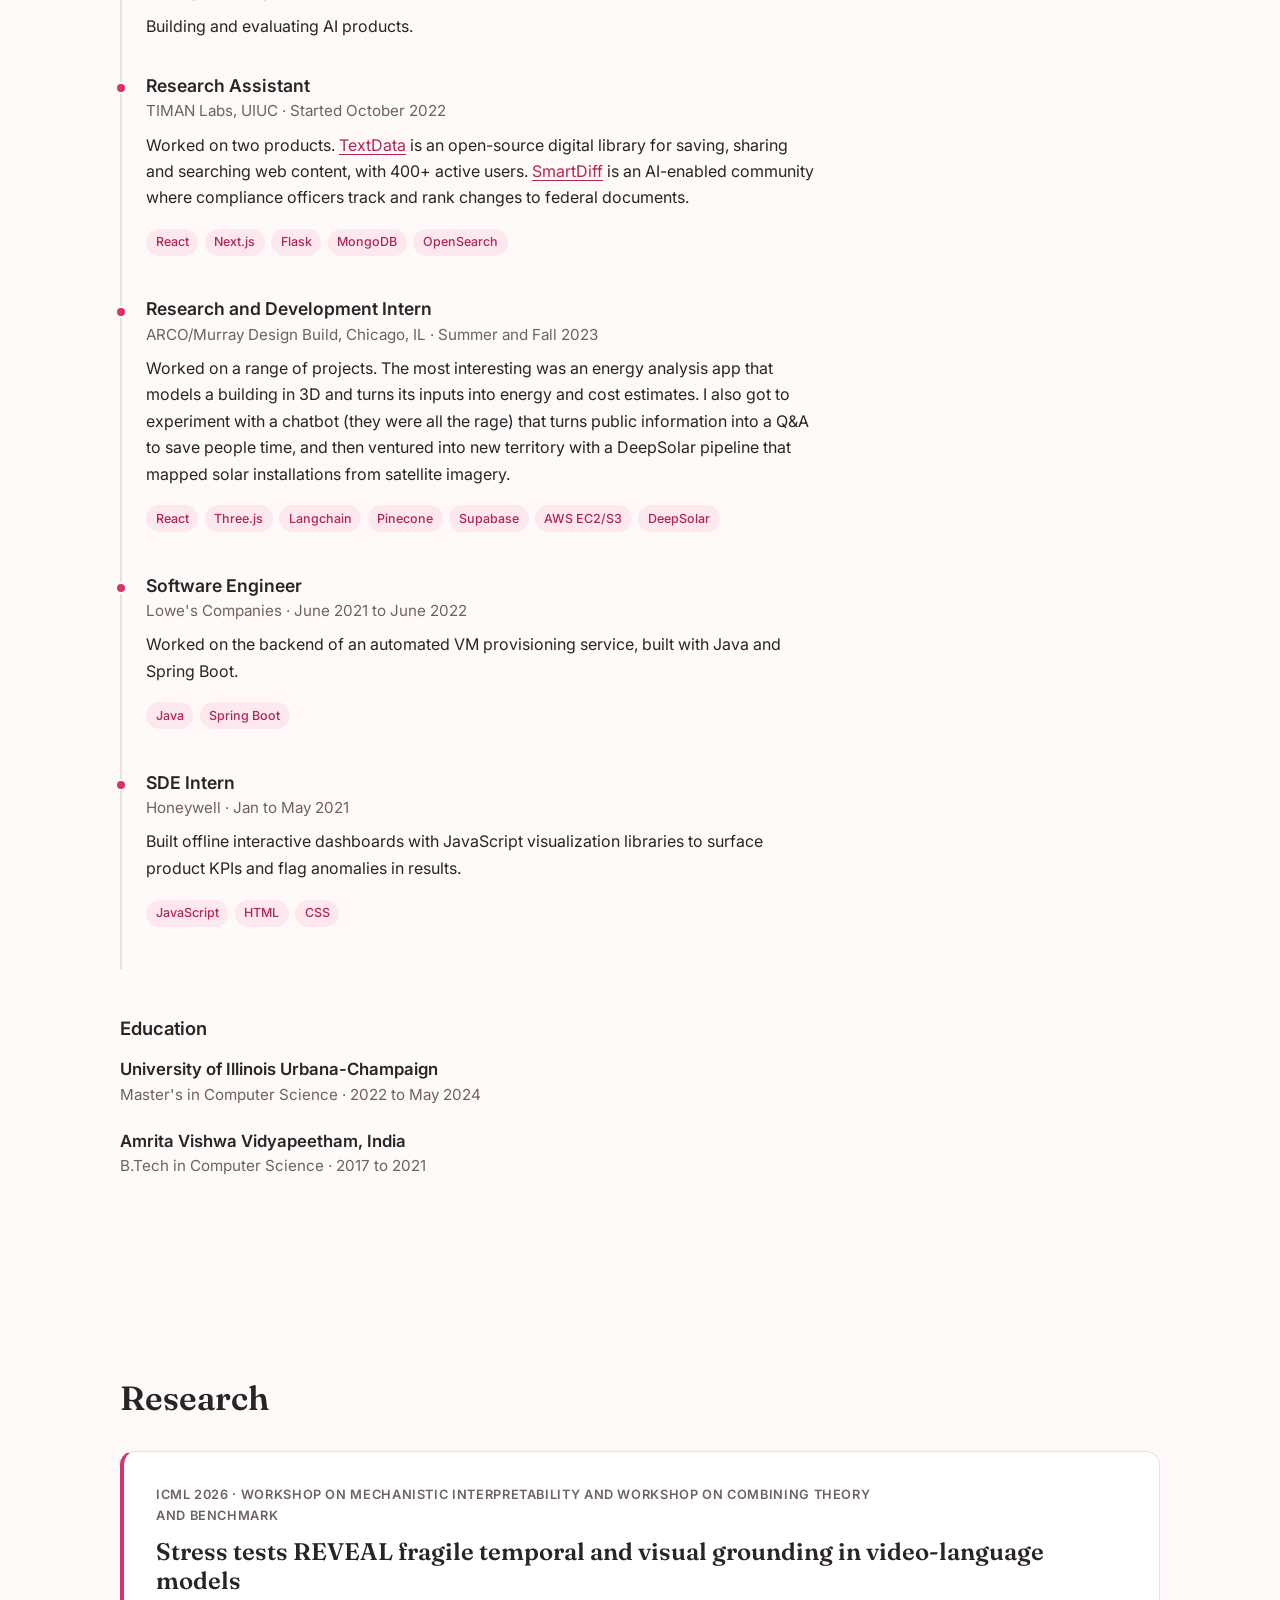
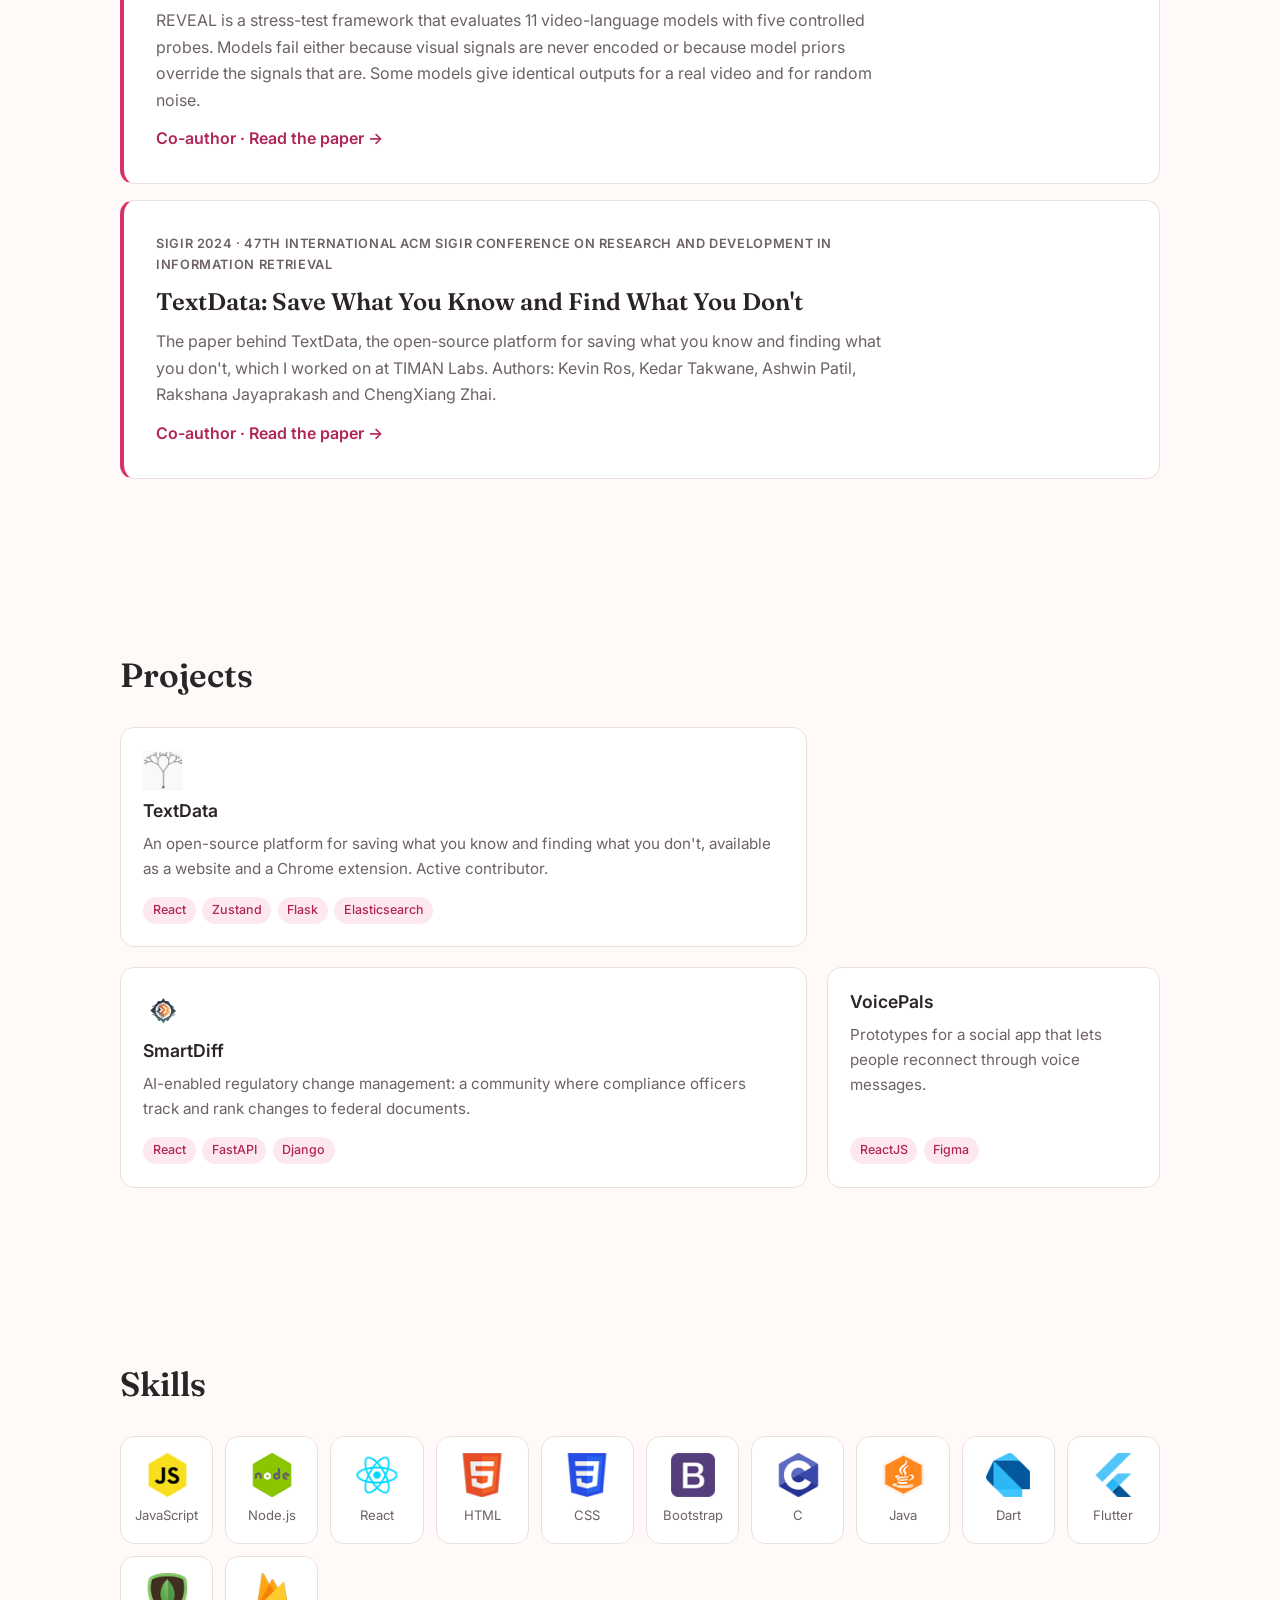
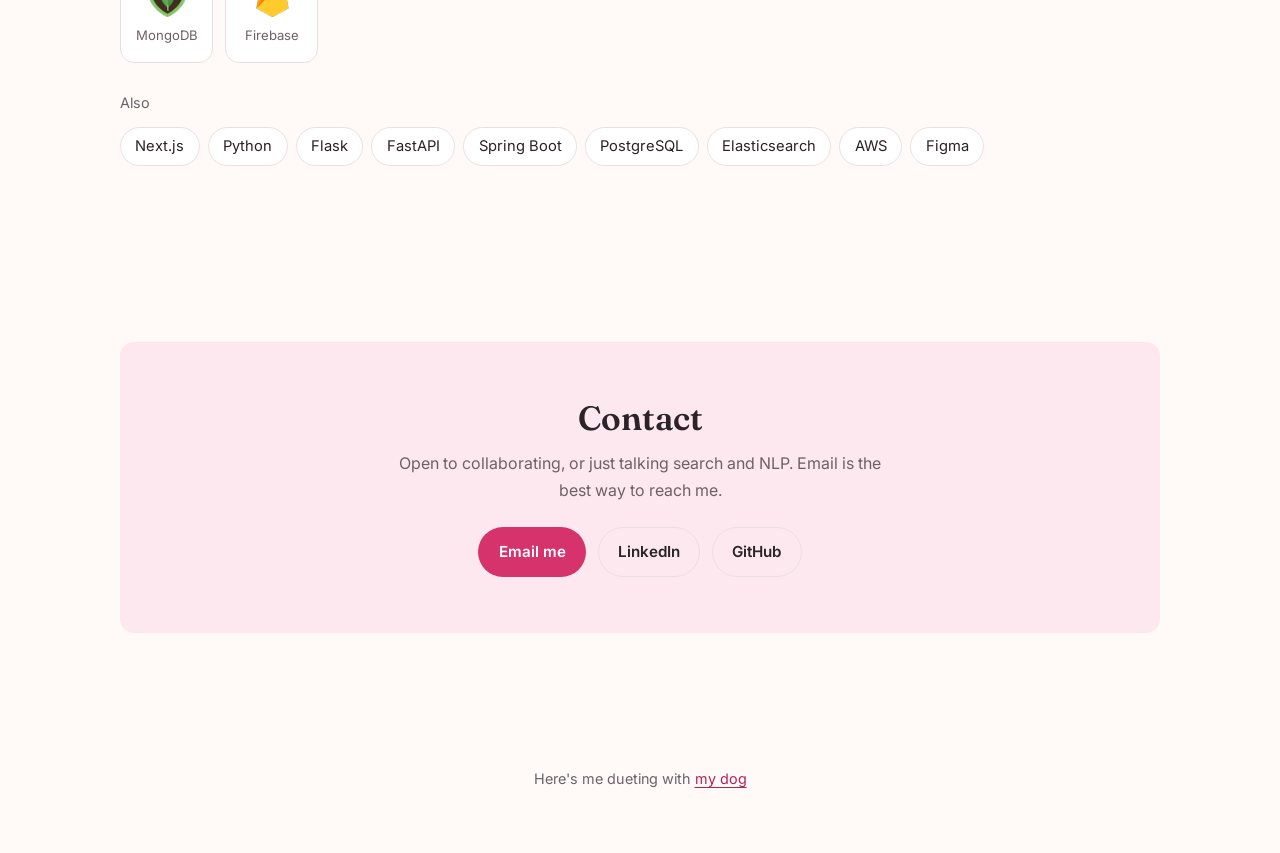
==== commit ffe5be06: "Redesign portfolio: responsive rewrite, updated content and research - Rebuild index.html with a fra" ====
--- a/index.html
+++ b/index.html
@@ -1,741 +1,258 @@
 <!DOCTYPE html>
 <html lang="en">
-
 <head>
-	<title>Rakshana Jayaprakash - Portfolio</title>
 	<meta charset="utf-8">
-	<meta name="viewport" content="width=device-width, initial-scale=1, shrink-to-fit=no">
-
-	<meta name="description" content="Discover the digital world of Rakshana Jayaprakash, featuring a portfolio of projects, insights, and professional journey.">
-	<meta property="og:title" content="Rakshana Jayaprakash - Digital Portfolio" />
-	<meta property="og:description" content="Explore the creative portfolio of Rakshana Jayaprakash, showcasing a wide range of digital projects and professional achievements." />
-
-	
-	<link href="https://fonts.googleapis.com/css?family=Poppins:100,200,300,400,500,600,700,800,900" rel="stylesheet">
-	<link rel="stylesheet" href="css/animate.css">
+	<meta name="viewport" content="width=device-width, initial-scale=1">
+	<title>Rakshana Jayaprakash | AI Engineer</title>
+	<meta name="description" content="Rakshana Jayaprakash is an AI engineer in Chicago who builds, evaluates and researches AI systems. Co-author of REVEAL, a video-language model stress-test paper at ICML 2026 workshops.">
+	<meta property="og:title" content="Rakshana Jayaprakash | AI Engineer">
+	<meta property="og:description" content="AI engineer in Chicago. Building, evaluating and researching AI systems.">
+	<meta property="og:type" content="website">
+	<meta property="og:url" content="https://rakshanaj17.github.io/">
+	<meta name="theme-color" content="#d6336c">
 	<link rel="icon" href="images/favicon.ico">
-
-	<link rel="stylesheet" href="css/owl.carousel.min.css">
-	<link rel="stylesheet" href="css/owl.theme.default.min.css">
-	<link rel="stylesheet" href="css/magnific-popup.css">
-	<link rel="stylesheet" href="css/aos.css">
-	<link rel="stylesheet" href="css/flaticon.css">
-	<link rel="stylesheet" href="css/icomoon.css">
-	<link rel="stylesheet" href="css/style.css">
-
+	<link rel="preconnect" href="https://fonts.googleapis.com">
+	<link rel="preconnect" href="https://fonts.gstatic.com" crossorigin>
+	<link href="https://fonts.googleapis.com/css2?family=Fraunces:opsz,wght@9..144,600&family=Inter:wght@400;500;600&display=swap" rel="stylesheet">
+	<link rel="stylesheet" href="css/site.css?v=3">
 	<script type="application/ld+json">
-{
-  "@context": "http://schema.org",
-  "@type": "Person",
-  "name": "Rakshana Jayaprakash",
-  "url": "http://www.example.com",
-  "sameAs": [
-    "http://www.facebook.com/your-profile",
-    "http://instagram.com/your-profile",
-    "http://www.linkedin.com/in/your-profile",
-    "http://plus.google.com/your-profile"
-  ]
-}
-</script>
-
+	{
+	  "@context": "https://schema.org",
+	  "@type": "Person",
+	  "name": "Rakshana Jayaprakash",
+	  "url": "https://rakshanaj17.github.io/",
+	  "jobTitle": "AI Engineer",
+	  "worksFor": { "@type": "Organization", "name": "iManage" },
+	  "address": { "@type": "PostalAddress", "addressLocality": "Chicago", "addressRegion": "IL", "addressCountry": "US" },
+	  "alumniOf": "University of Illinois Urbana-Champaign",
+	  "sameAs": [
+	    "https://github.com/rakshanaj17",
+	    "https://www.linkedin.com/in/rakshanaj/"
+	  ]
+	}
+	</script>
 </head>
-
-<body data-spy="scroll" data-target=".site-navbar-target" data-offset="300">
-
-
-	<nav class="navbar navbar-expand-lg navbar-dark bg-dark ftco_navbar ftco-navbar-light site-navbar-target"
-		id="ftco-navbar">
-		<div class="container">
-			<!-- <a class="navbar-brand" href="index.html">RJ</a> -->
-			<a href="index.html"><img src="images/favicon.ico" alt="Home"></a>
-			<button class="navbar-toggler js-fh5co-nav-toggle fh5co-nav-toggle" type="button" data-toggle="collapse"
-				data-target="#ftco-nav" aria-controls="ftco-nav" aria-expanded="false" aria-label="Toggle navigation">
-				<span class="oi oi-menu"></span> Menu
-			</button>
-
-			<div class="collapse navbar-collapse" id="ftco-nav">
-				<ul class="navbar-nav nav ml-auto">
-					<li class="nav-item"><a href="#home-section" class="nav-link"><span>Home</span></a></li>
-					<li class="nav-item"><a href="#about-section" class="nav-link"><span>About</span></a></li>
-					<li class="nav-item"><a href="#resume-section" class="nav-link"><span>Resume</span></a></li>
-					<li class="nav-item"><a href="#project-section" class="nav-link"><span>Projects</span></a></li>
-					<li class="nav-item"><a href="#contact-section" class="nav-link"><span>Contact</span></a></li>
-				</ul>
-			</div>
+<body>
+	<canvas id="stars" aria-hidden="true"></canvas>
+	<header class="site-header">
+		<div class="wrap">
+			<a class="brand" href="#top">Rakshana J.</a>
+			<button class="nav-toggle" aria-controls="nav" aria-expanded="false">Menu</button>
+			<nav class="nav" id="nav" aria-label="Main">
+				<a href="#about">About</a>
+				<a href="#experience">Work</a>
+				<a href="#research">Research</a>
+				<a href="#projects">Projects</a>
+				<a href="#skills">Skills</a>
+				<a href="#contact">Contact</a>
+			</nav>
 		</div>
-	</nav>
-
-
-	<!-- particles -->
-	<div id="particles-js"></div>
-
-	<section class="hero-wrap js-fullheight">
-		<!--       <div class="overlay"></div> -->
-		<div class="container">
-			<div class="row no-gutters slider-text js-fullheight justify-content-center align-items-center">
-				<div class="col-lg-8 col-md-6 ftco-animate d-flex align-items-center">
-					<div class="text text-center">
-						<span class="subheading">Hey! I'm</span>
-						<h1>Rakshana</h1>
-
-						<ul class="ftco-footer-social list-unstyled float-md float">
-							<li class="ftco-animate"><a href="https://www.github.com/rakshanaj17" target="_blank"><span
-										class="icon-github"></span></a></li>
-							<li class="ftco-animate"><a href="https://www.linkedin.com/in/rakshanaj/"
-									target="_blank"><span class="icon-linkedin-square"></span></a></li>
-						</ul>
-
-
-						<h2>I enjoy
-							<span class="txt-rotate" data-period="10"
-								data-rotate='["late-night debugging 🌙", "coding fueled by ☕️", "debugging seshs with my rubber ducky 🦆", "bug hunting 🐞", "to go on legacy code adventures 🗺️"]'
-								</span>
-						</h2>
-
+	</header>
+
+	<main id="top">
+		<section class="hero">
+			<div class="wrap hero-grid">
+				<div>
+					<p class="eyebrow">Hello, I'm</p>
+					<h1>Rakshana Jayaprakash</h1>
+					<p class="lead">I build, evaluate and research AI systems.</p>
+					<button class="location" type="button" title="Click for a Chicago fun fact"><svg viewBox="0 0 24 24" width="18" height="18" fill="none" stroke="currentColor" stroke-width="1.8" stroke-linecap="round" stroke-linejoin="round" aria-hidden="true"><path d="M12 21s-7-6.2-7-11a7 7 0 0 1 14 0c0 4.8-7 11-7 11z"/><circle cx="12" cy="10" r="2.5"/></svg>Chicago, IL</button>
+					<figure class="says">
+						<figcaption class="says-label">A teammate says</figcaption>
+						<blockquote class="says-quote"><span class="txt-rotate" data-rotate='["“When she sets her mind to something, it gets done.”", "“Easy to work with, hard not to like.”", "“Good ideas, and really fun to work with.”", "“Always has time to help.”", "“Thinks beyond her own piece and keeps the end result in mind.”", "“Always follows through.”"]'>“When she sets her mind to something, it gets done.”</span></blockquote>
+						<a class="preview" href="https://my.searchlight.ai/rj17" target="_blank" rel="noopener">
+							<span class="preview-icon" aria-hidden="true">&#10003;</span>
+							<span class="preview-text">
+								<strong>Searchlight credential</strong>
+								<span>my.searchlight.ai/rj17</span>
+							</span>
+							<span class="preview-arrow" aria-hidden="true">&nearr;</span>
+						</a>
+					</figure>
+					<div class="hero-cta">
+						<a class="btn btn-primary" href="#projects">View projects</a>
+						<a class="btn btn-ghost" href="#contact">Contact</a>
 					</div>
 				</div>
-			</div>
-			<div class="scrollDown">
-				<span></span>
-				<span></span>
-				<span></span>
-			</div>
-		</div>
-		</div>
-		</button>
-		<div class="glyphicon glyphicon-arrow-down"></div>
-	</section>
-
-	<section class="ftco-about img ftco-section ftco-no-pt ftco-no-pb" id="about-section">
-		<div class="container">
-			<div class="row d-flex no-gutters">
-				<div class="col-md-6 col-lg-6 d-flex">
-					<div class="img-about img d-flex align-items-stretch">
-						<div class="overlay"></div>
-						<div class="img d-flex align-self-stretch align-items-center"
-							style="background-image:url(images/me.jpg);">
+				<button class="portrait" type="button" aria-label="Show another photo" title="Click for another photo">
+					<img src="images/portraits/linkedin.jpg" alt="Portrait of Rakshana" width="320" height="320" fetchpriority="high">
+				</button>
+			</div>
+			<div class="wrap">
+				<ul class="now">
+					<li><svg viewBox="0 0 24 24" width="20" height="20" fill="none" stroke="currentColor" stroke-width="1.8" stroke-linecap="round" stroke-linejoin="round" aria-hidden="true"><path d="M14 3H7a2 2 0 0 0-2 2v14a2 2 0 0 0 2 2h10a2 2 0 0 0 2-2V8l-5-5z"/><path d="M14 3v5h5M9 13h6M9 17h6"/></svg><span class="sr">Latest paper</span><strong><a href="#research">REVEAL, ICML 2026 workshops</a></strong></li>
+				</ul>
+			</div>
+		</section>
+
+		<section id="about">
+			<div class="wrap about-grid reveal">
+				<div>
+					<h2 class="section-title">About</h2>
+					<p>I'm originally from Bengaluru, and yes, I miss the masala dosa. These days I'm based in Chicago, working as an AI engineer at iManage, building AI products and enjoying the city.</p>
+					<p>I did my master's at UIUC in Champaign, not far from here, focusing on information retrieval and NLP. That's still the space I'm most curious about.</p>
+					<p>Across all of it, I like working with a team, helping where I can, and learning something new on every project.</p>
+				</div>
+				<ul class="facts">
+					<li><span>Role</span><span>AI Engineer, iManage</span></li>
+					<li><span>From</span><span>Bengaluru, India</span></li>
+					<li><span>Based in</span><span>Chicago, IL</span></li>
+					<li><span>Education</span><span>M.S. Computer Science, UIUC (May 2024)</span></li>
+				</ul>
+			</div>
+		</section>
+
+		<section id="experience">
+			<div class="wrap reveal">
+				<h2 class="section-title">Experience</h2>
+				<ol class="timeline">
+					<li>
+						<h3>AI Engineer</h3>
+						<p class="where">iManage &middot; Chicago, IL &middot; Present</p>
+						<p>Building and evaluating AI products.</p>
+					</li>
+					<li>
+						<h3>Research Assistant</h3>
+						<p class="where">TIMAN Labs, UIUC &middot; Started October 2022</p>
+						<p>Worked on two products. <a href="https://textdata.org/about" target="_blank" rel="noopener">TextData</a> is an open-source digital library for saving, sharing and searching web content, with 400+ active users. <a href="https://smartdiff.xyz" target="_blank" rel="noopener">SmartDiff</a> is an AI-enabled community where compliance officers track and rank changes to federal documents.</p>
+						<ul class="tags"><li>React</li><li>Next.js</li><li>Flask</li><li>MongoDB</li><li>OpenSearch</li></ul>
+					</li>
+					<li>
+						<h3>Research and Development Intern</h3>
+						<p class="where">ARCO/Murray Design Build, Chicago, IL &middot; Summer and Fall 2023</p>
+						<p>Worked on a range of projects. The most interesting was an energy analysis app that models a building in 3D and turns its inputs into energy and cost estimates. I also got to experiment with a chatbot (they were all the rage) that turns public information into a Q&amp;A to save people time, and then ventured into new territory with a DeepSolar pipeline that mapped solar installations from satellite imagery.</p>
+						<ul class="tags"><li>React</li><li>Three.js</li><li>Langchain</li><li>Pinecone</li><li>Supabase</li><li>AWS EC2/S3</li><li>DeepSolar</li></ul>
+					</li>
+					<li>
+						<h3>Software Engineer</h3>
+						<p class="where">Lowe's Companies &middot; June 2021 to June 2022</p>
+						<p>Worked on the backend of an automated VM provisioning service, built with Java and Spring Boot.</p>
+						<ul class="tags"><li>Java</li><li>Spring Boot</li></ul>
+					</li>
+					<li>
+						<h3>SDE Intern</h3>
+						<p class="where">Honeywell &middot; Jan to May 2021</p>
+						<p>Built offline interactive dashboards with JavaScript visualization libraries to surface product KPIs and flag anomalies in results.</p>
+						<ul class="tags"><li>JavaScript</li><li>HTML</li><li>CSS</li></ul>
+					</li>
+				</ol>
+
+				<div class="two-col">
+					<div>
+						<h3 class="subhead">Education</h3>
+						<div class="entry">
+							<h3>University of Illinois Urbana-Champaign</h3>
+							<p>Master's in Computer Science &middot; 2022 to May 2024</p>
+						</div>
+						<div class="entry">
+							<h3>Amrita Vishwa Vidyapeetham, India</h3>
+							<p>B.Tech in Computer Science &middot; 2017 to 2021</p>
 						</div>
 					</div>
 				</div>
-				<div class="col-md-6 col-lg-6 pl-md-5 py-5">
-					<div class="row justify-content-start pb-3">
-						<div class="col-md-12 heading-section ftco-animate">
-							<h2 class="mb-4">A little about me</h2>
-							<p>I am currently a graduate student in the Computer Science Department at the University of
-								Illinois, Urbana-Champaign. As a curious individual with an interest to engage in the
-								design and development of products that impact the world, I have acquired technical
-								expertise in application software development through my work experience, internships
-								and a variety of projects.
-								<br> <br> I work as a software engineer at <a
-									href="https://timan.cs.illinois.edu/ir/">TIMAN Labs</a> and am developing <a
-									href="https://textdata.org/about">TextData</a> with my team. Check it out, it's a
-								cool product and am very excited to be involved in its development!
-								<br> <br>
-								I am a Research Assistant under <a href="http://czhai.cs.illinois.edu/">Professor 
-									ChengXiang Zhai</a> (☀️ my prof! :D ☀️) where I'm building an intelligent regulatory change management system for
-								compliance offers in the healthcare industry.
-								My (current ) interests span the areas of Software Development, Information Retrieval, NLP, Human
-								Computer Interaction. (list keeps getting longer each year)
-							</p>
-							<ul class="about-info mt-4 px-md-0 px-2">
-								<li class="d-flex"><span>Call me:</span><span>Rakshana Jayaprakash</span></li>
-								<li class="d-flex"><span>Contact me:</span><span>rakshana.jpk@gmail.com</span></li>
-								<!-- <li class="d-flex"><span>No:</span><span>+92 XXX XXXXXXX</span></li> -->
-								<li class="d-flex"><span>I live in:</span> <span>Illinois, USA</span></li>
-							</ul>
-						</div>
+			</div>
+		</section>
+
+		<section id="research">
+			<div class="wrap reveal">
+				<h2 class="section-title">Research</h2>
+				<a class="paper" href="https://www.amazon.science/publications/stress-tests-reveal-fragile-temporal-and-visual-grounding-in-video-language-models" target="_blank" rel="noopener">
+					<p class="paper-venue">ICML 2026 &middot; Workshop on Mechanistic Interpretability and Workshop on Combining Theory and Benchmark</p>
+					<h3>Stress tests REVEAL fragile temporal and visual grounding in video-language models</h3>
+					<p>REVEAL is a stress-test framework that evaluates 11 video-language models with five controlled probes. Models fail either because visual signals are never encoded or because model priors override the signals that are. Some models give identical outputs for a real video and for random noise.</p>
+					<p class="paper-cta">Co-author &middot; Read the paper &rarr;</p>
+				</a>
+				<a class="paper" href="https://dl.acm.org/doi/abs/10.1145/3626772.3657681" target="_blank" rel="noopener">
+					<p class="paper-venue">SIGIR 2024 &middot; 47th International ACM SIGIR Conference on Research and Development in Information Retrieval</p>
+					<h3>TextData: Save What You Know and Find What You Don't</h3>
+					<p>The paper behind TextData, the open-source platform for saving what you know and finding what you don't, which I worked on at TIMAN Labs. Authors: Kevin Ros, Kedar Takwane, Ashwin Patil, Rakshana Jayaprakash and ChengXiang Zhai.</p>
+					<p class="paper-cta">Co-author &middot; Read the paper &rarr;</p>
+				</a>
+			</div>
+		</section>
+
+		<section id="projects">
+			<div class="wrap reveal">
+				<h2 class="section-title">Projects</h2>
+				<div class="cards">
+					<a class="card featured" href="https://github.com/rakshanaj17/cdl-platform" target="_blank" rel="noopener">
+						<img class="logo" src="images/tree32.png" alt="" width="40" height="40">
+						<h3>TextData</h3>
+						<p>An open-source platform for saving what you know and finding what you don't, available as a website and a Chrome extension. Active contributor.</p>
+						<ul class="tags"><li>React</li><li>Zustand</li><li>Flask</li><li>Elasticsearch</li></ul>
+					</a>
+					<a class="card featured" href="https://smartdiff.xyz" target="_blank" rel="noopener">
+						<img class="logo" src="images/smartdiff_logo_vector.png" alt="" width="40" height="40">
+						<h3>SmartDiff</h3>
+						<p>AI-enabled regulatory change management: a community where compliance officers track and rank changes to federal documents.</p>
+						<ul class="tags"><li>React</li><li>FastAPI</li><li>Django</li></ul>
+					</a>
+					<a class="card" href="https://github.com/rakshanaj17/VoicePals" target="_blank" rel="noopener">
+						<h3>VoicePals</h3>
+						<p>Prototypes for a social app that lets people reconnect through voice messages.</p>
+						<ul class="tags"><li>ReactJS</li><li>Figma</li></ul>
+					</a>
+				</div>
+			</div>
+		</section>
+
+		<section id="skills">
+			<div class="wrap reveal">
+				<h2 class="section-title">Skills</h2>
+				<ul class="icons">
+					<li><img src="images/skills/javascript.png" alt="" loading="lazy"><span>JavaScript</span></li>
+					<li><img src="images/skills/node.png" alt="" loading="lazy"><span>Node.js</span></li>
+					<li><img src="images/skills/react.png" alt="" loading="lazy"><span>React</span></li>
+					<li><img src="images/skills/html.png" alt="" loading="lazy"><span>HTML</span></li>
+					<li><img src="images/skills/css.png" alt="" loading="lazy"><span>CSS</span></li>
+					<li><img src="images/skills/bootstrap.png" alt="" loading="lazy"><span>Bootstrap</span></li>
+					<li><img src="images/skills/c.png" alt="" loading="lazy"><span>C</span></li>
+					<li><img src="images/skills/java.png" alt="" loading="lazy"><span>Java</span></li>
+					<li><img src="images/skills/dart.png" alt="" loading="lazy"><span>Dart</span></li>
+					<li><img src="images/skills/flutter.png" alt="" loading="lazy"><span>Flutter</span></li>
+					<li><img src="images/skills/mongo.png" alt="" loading="lazy"><span>MongoDB</span></li>
+					<li><img src="images/skills/firebase.png" alt="" loading="lazy"><span>Firebase</span></li>
+				</ul>
+				<p class="muted also">Also</p>
+				<ul class="chips">
+					<li>Next.js</li><li>Python</li><li>Flask</li><li>FastAPI</li><li>Spring Boot</li>
+					<li>PostgreSQL</li><li>Elasticsearch</li><li>AWS</li><li>Figma</li>
+				</ul>
+			</div>
+		</section>
+
+		<section id="contact">
+			<div class="wrap">
+				<div class="contact reveal">
+					<h2>Contact</h2>
+					<p>Open to collaborating, or just talking search and NLP. Email is the best way to reach me.</p>
+					<div class="socials">
+						<a class="btn btn-primary" href="#contact" data-mail>Email me</a>
+						<a class="btn btn-ghost" href="https://www.linkedin.com/in/rakshanaj/" target="_blank" rel="noopener">LinkedIn</a>
+						<a class="btn btn-ghost" href="https://github.com/rakshanaj17" target="_blank" rel="noopener">GitHub</a>
 					</div>
-					<div class="counter-wrap ftco-animate d-flex mt-md-3">
-						<div class="text">
-						<p>
-  <a href="/files/RakshanaResume.pdf" target="_blank" class="btn btn-primary py-3 px-3" disabled>
-    Resume
-    <img src="images/icons/download-solid.svg" style="width:20px;height:20px">
-  </a>
-</p>
-
-						</div>
-					</div>
-				</div>
-			</div>
-		</div>
-	</section>
-
-	<section class="ftco-section ftco-no-pb goto-here" id="resume-section">
-		<div class="container">
-			<div class="row">
-				<div class="col-md-3">
-					<nav id="navi">
-						<ul>
-							<li><a href="#page-1">Education</a></li>
-							<li><a href="#page-2">Experience</a></li>
-							<li><a href="#page-3">Skills</a></li>
-							<li><a href="#page-4">Awards</a></li>
-						</ul>
-					</nav>
-				</div>
-				<div class="col-md-9">
-					<div id="page-1" class="page one">
-						<h2 class="heading">Education</h2>
-						<div class="resume-wrap d-flex ftco-animate">
-							<div class="icon d-flex align-items-center justify-content-center">
-								<span class="flaticon-graduation-cap"></span>
-							</div>
-							<div class="text pl-3">
-								<h2>University of Illinois, Urbana-Champaign</h2>
-								<span class="position">Masters</span>
-								<p><strong>Computer Science</strong></p>
-								<p>USA</p>
-								<span class="date">2022-2024 (May)</span>
-							</div>
-						</div>
-						<div class="resume-wrap d-flex ftco-animate">
-							<div class="icon d-flex align-items-center justify-content-center">
-								<span class="flaticon-book"></span>
-							</div>
-							<div class="text pl-3">
-								<h2>Amrita Vishwa Vidyapeetham</h2>
-								<span class="position">Bachelor of technology</span>
-								<p><strong>Computer Science</strong></p>
-								<p>India</p>
-								<span class="date">2017-2021</span>
-							</div>
-						</div>
-
-					</div>
-
-					<div id="page-2" class="page two">
-						<h2 class="heading">Experience</h2>
-						<div class="resume-wrap d-flex ftco-animate">
-							<div class="icon d-flex align-items-center justify-content-center">
-								<span class="flaticon-suitcase"></span>
-							</div>
-							<div class="text pl-3">
-								<h2>Research and Development Intern</h2>
-								<span class="position">ARCO/Murray Design Build, Chicago, Illinois</span>
-								<p class="date">Fall: Sep 2023 - Dec 2023</p>
-								<ul>
-									<li>Leveraged DeepSolar, a deep learning framework, to scan satellite images of
-										Chicago and its suburbs and generate a comprehensive database of solar
-										installations within this region.</li>
-									<li>Deployed AWS EC2 instances and setup S3 buckets to efficiently source, process &
-										store over 500,000 satellite images using the Google Static Maps API & employed
-										Amazon Mechanical Turk for manual annotation.</li>
-								</ul>
-								<p class="date">Summer: May 2023 - Sep 2023</p>
-								<ul>
-									<li>Collaborated on the full stack application development of an energy analysis app
-										that facilitates 3D modeling of buildings (React, Three.js) and processing over
-										200 input parameters to generate building energy analysis and cost estimates.
-									</li>
-									<li>Reduced manual cost analysis time from 50 hours to 5 hours per project that
-										ensured a 90% increase in productivity.</li>
-									<li>Developed an AI-driven chat-bot (web app) using Langchain, React, Pinecone and
-										the ChatGPT API as the back-end, with a focus on streamlining and enhancing
-										access to organizational data.</li>
-									<li>Streamlined setup and CRUD operations for AWS S3 Storage buckets and led the
-										complete implementation and interaction of the application’s database in
-										Supabase’s PostgreSQL.</li>
-								</ul>
-							</div>
-						</div>
-						<div class="resume-wrap d-flex ftco-animate">
-							<div class="icon d-flex align-items-center justify-content-center">
-								<span class="flaticon-suitcase"></span>
-							</div>
-							<div class="text pl-3">
-								<h2> Research Assistant</h2>
-								<span class="position">TIMAN Labs, UIUC</span>
-								<p class="date">October 2022 - Present</p>
-								<div class="c d-flex ftco-animate">
-									<div class="text pl-3">
-										<ul>
-											<li>
-												Building a digital library where users can save and share parts of
-												websites to various communities, search over these
-												submissions, and make connections among the submissions. Currently used
-												by over 400 students in UIUC.
-											</li>
-											<li>
-												Interpreted requirements, created concept designs and user flows,
-												generated and iterated on prototypes on Figma and
-												developed front-end web UI using React, Next.js, and a server backend
-												(Flask, MongoDB, AWS Opensearch).</li>
-											
-											<li>
-												
-											</li>
-										</ul>
-									</div>
-								</div>
-							</div>
-						</div>
-						<div class="resume-wrap d-flex ftco-animate">
-							<div class="icon d-flex align-items-center justify-content-center">
-								<span class="flaticon-suitcase"></span>
-							</div>
-							<div class="text pl-3">
-								<h2>Associate Infrastructure Engineer</h2>
-								<span class="position">Lowes Companies</span>
-								<p class="date">June 2021 - June 2022</p>
-								<div class="c d-flex ftco-animate">
-									<div class="text pl-3">
-										<ul>
-											<li>Worked on backend API development using reactive programming concepts in
-												Java to parallelize multiple API calls and
-												integrate them into a single service.
-											</li>
-											<li>Developed service using ReactJS, PostgreSQL, Spring boot and implemented
-												Junit testing. Unit tested each module using
-												the Mockito framework, and load tested the RESTful APIs in Apache
-												Jmeter.</li>
-											<li>Performed comprehensive analysis on a legacy service and developed UI
-												mockups on Figma for the new service</li>
-										</ul>
-									</div>
-								</div>
-							</div>
-						</div>
-						<div class="resume-wrap d-flex ftco-animate">
-							<div class="icon d-flex align-items-center justify-content-center">
-								<span class="flaticon-suitcase"></span>
-							</div>
-							<div class="text pl-3">
-								<h2>SDE Intern</h2>
-								<span class="position">Honeywell</span>
-								<p class="date">Jan 2021 - May 2021</p>
-								<ul>
-									<li>Programmed offline interactive dashboards for multiple products using JS
-										visualisation libraries to highlight KPIs and
-										identify anomalies in the results using HTML, CSS, Javascript.</li>
-								</ul>
-							</div>
-						</div>
-					</div>
-					<div id="page-3" class="page three">
-						<h2 class="heading">Skills</h2>
-						<!-- Skill Section -->
-						<div class="row mb-4 ftco-animate">
-							<div class="col grow"><img class="img-fluid" src="images/skills/javascript.png"
-									title="JavaScript"></div>
-							<div class="col grow"><img class="img-fluid" src="images/skills/node.png" title="NodeJS">
-							</div>
-							<div class="col grow"><img class="img-fluid" src="images/skills/react.png" title="React">
-							</div>
-							<div class="col grow"><img class="img-fluid" src="images/skills/html.png" title="HTML">
-							</div>
-							<div class="col grow"><img class="img-fluid" src="images/skills/css.png" title="CSS"></div>
-							<div class="col grow"><img class="img-fluid" src="images/skills/bootstrap.png"
-									title="Bootstrap"></div>
-
-							<!-- <div class="col grow"><img class="img-fluid" src="images/skills/cplusplus.png" title="C++"> -->
-							<div class="col grow"><img class="img-fluid" src="images/skills/c.png" title="C"></div>
-						</div>
-						<br>
-						<div class="row mb-4 ftco-animate">
-							<div class="col grow"><img class="img-fluid" src="images/skills/mongo.png" title="Mongo DB">
-							</div>
-							<div class="col grow"><img class="img-fluid" src="images/skills/firebase.png"
-									title="FireBase"></div>
-
-							<div class="col grow"><img class="img-fluid" src="images/skills/dart.png" title="Dart">
-							</div>
-							<div class="col grow"><img class="img-fluid" src="images/skills/flutter.png"
-									title="Flutter"></div>
-							<div class="col grow"><img class="img-fluid" src="images/skills/java.png" title="Java">
-							</div>
-						</div>
-
-
-					</div>
-					<br>
-					<br>
-					<div id="page-4" class="page four">
-						<h2 class="heading">Awards</h2>
-
-						<div class="resume-wrap d-flex ftco-animate">
-							<div class="icon d-flex align-items-center justify-content-center">
-								<span class="flaticon-medal"></span>
-							</div>
-
-							<div class="text pl-3">
-
-								<h2><a href="https://smartdiff.xyz/"><span
-											style="color: blue;"><u>SmartDiff</u></span></a> - Got to pitch our
-									product to YC validating the potential of our idea.</h2>
-								<span class="position"><strong>YCombinator</strong></span>
-								<span><strong> - Winter 2023</strong></span>
-								<p class="date">December 2023</p>
-								<p>California - USA</p>
-							</div>
-						</div>
-
-						<div class="resume-wrap d-flex ftco-animate">
-							<div class="icon d-flex align-items-center justify-content-center">
-								<span class="flaticon-medal"></span>
-							</div>
-							<div class="text pl-3">
-								<h2>Runner Up - TopCoder UI UX Design challenge</h2>
-								<span class="position"><strong>TCO18</strong></span>
-								<span><strong> - Amrita School of Engineering</strong></span>
-								<p class="date">August 2018</p>
-								<p>Bengaluru - India</p>
-							</div>
-						</div>
-						<div class="resume-wrap d-flex ftco-animate">
-							<div class="icon d-flex align-items-center justify-content-center">
-								<span class="flaticon-trophy"></span>
-							</div>
-							<div class="text pl-3">
-								<h2>Finalist - Smart India Hackathon</h2>
-								<span class="position"><strong>National Hackathon</strong></span>
-								<span><strong> - NIT- Trichy</strong></span>
-								<p class="date">March 2019</p>
-								<p>Bengaluru - India</p>
-							</div>
-						</div>
-					</div>
-				</div>
-			</div>
-		</div>
-	</section>
-
-	<section class="ftco-section" id="project-section">
-		<div class="container-fluid px-md-5">
-			<div class="row justify-content-center py-5 mt-5">
-				<div class="col-md-12 heading-section text-center ftco-animate">
-					<h2 class="mb-4">Projects</h2>
-				</div>
-			</div>
-
-			<div class="row">
-				<div class="col-md-6 text-center d-flex mx-auto ftco-animate">
-					<a href="https://github.com/rakshanaj17/cdl-platform" target="_blank" class="services-1 shadow">
-						<span class="icon">
-							<img src="images/tree32.png" alt="Elasticsearch" style="width: 50px;height: 50px;">
-							<!-- <i class="icon-whatsapp"></i> -->
-						</span>
-						<div class="desc">
-							<h3 class="mb-4">TextData</h3>
-							<p><strong>React • Zustand • Flask • Elasticsearch</strong></p>
-							<p>Active contributer to: TextData, an online and open-source platform that helps you save
-								what you know and find
-								what you don't. We offer a stand-alone website and a Chrome extension, all for free.</p>
-						</div>
-					</a>
-				</div>
-				<div class="col-md-6 text-center d-flex ftco-animate">
-					<a href="https://smartdiff.xyz" target="_blank"
-						class="services-1 shadow">
-						<span class="icon">
-							<img src="images/smartdiff_logo_vector.png" alt="Water Bill Manager"
-								style="width: 50px;height: 50px;">
-							<!-- <i class="flaticon-circuit-board"></i> -->
-						</span>
-						<div class="desc">
-							<h3 class="mb-4">SmartDiff</h3>
-							<p><strong>React • FastAPI • Django </strong></p>
-							<p>Tool for Intelligent Regulatory Change Management
-								An AI-enabled community for Compliance officers to track and rank federal document
-								changes.</p>
-						</div>
-					</a>
-				</div>
-				<!-- <div class="col-md-4 text-center d-flex ftco-animate">
-					<a href="https://github.com/ahsankhan26/Bomberman-Replica" target="_blank"
-						class="services-1 shadow">
-						<span class="icon">
-							<i class="flaticon-bomberman"></i>
-						</span>
-						<div class="desc">
-							<h3 class="mb-4">Sentiment Analysis and Classification of Disaster Tweets</h3>
-							<p><strong>C# • Unity</strong></p>
-							<p>Video game using Unity 2D game development environment and C# Scripts for
-								interactivity.<br>The game was intended to be multiplayer competing against each other.
-							</p>
-						</div>
-					</a>
-				</div> -->
-			</div>
-			<div class="row">
-				<div class="col-md-4 text-center d-flex mx-auto ftco-animate">
-					<a href="https://github.com/rakshanaj17/VoicePals" target="_blank" class="services-1 shadow">
-						<span class="icon">
-							<i class="icon-whatsapp"></i>
-						</span>
-						<div class="desc">
-							<h3 class="mb-4">VoicePals</h3>
-							<p><strong>ReactJS • Figma</strong></p>
-							<p>Developed working prototypes for a social networking app that enables users to reconnect
-								and communicate using voice messages..</p>
-						</div>
-					</a>
-				</div>
-				<div class="col-md-4 text-center d-flex ftco-animate">
-					<a href="https://github.com/rakshanaj17/Water-Bill-Generator" target="_blank"
-						class="services-1 shadow">
-						<span class="icon">
-							<i class="flaticon-circuit-board"></i>
-						</span>
-						<div class="desc">
-							<h3 class="mb-4">Water Bill Manager</h3>
-							<p><strong>Flutter • Firebase</strong></p>
-							<p>Mobile app that inputs water meter readings, stores tenant information and the reading
-								history to generate and share monthy bills to tenants in an apartment</p>
-						</div>
-					</a>
-				</div>
-				<div class="col-md-4 text-center d-flex ftco-animate">
-					<a href="https://github.com/ahsankhan26/Bomberman-Replica" target="_blank"
-						class="services-1 shadow">
-						<span class="icon">
-							<i class="flaticon-bomberman"></i>
-						</span>
-						<div class="desc">
-							<h3 class="mb-4">Sentiment Analysis and Classification of Disaster Tweets</h3>
-							<p><strong>Python • Machine Learning</strong></p>
-							<p>Machine learning code to classify tweets as either related to an ongoing disaster or not.
-								The code utilizes natural language processing techniques to analyze the content of the
-								tweets.</p>
-							</p>
-						</div>
-					</a>
-				</div>
-			</div>
-			<div class="row">
-				<div class="col-md-4 text-center d-flex ftco-animate">
-					<a class="services-1 shadow">
-						<span class="icon">
-							<i class="flaticon-camp"></i>
-						</span>
-						<div class="desc">
-							<h3 class="mb-4">Sell That!</h3>
-							<p><strong>React • Flask • MySQL</strong></p>
-							<p>A web based online platform for college students to buy/sell used goods, ask questions
-								and view lost & found information</p>
-						</div>
-					</a>
-				</div>
-				<div class="col-md-4 text-center d-flex mx-auto ftco-animate">
-					<a href="https://github.com/rakshanaj17/Hallo-Mobile-Chat-App" target="_blank"
-						class="services-1 shadow">
-						<span class="icon">
-							<i class="icon-book"></i>
-						</span>
-						<div class="desc">
-							<h3 class="mb-4">Hallo</h3>
-							<p><strong>Flutter • Firebase</strong></p>
-							<p>Mobile chat application with direct messaging, group messaging, user profile/status
-								functionalities<br>Cross platform Mobile App</p>
-						</div>
-					</a>
-				</div>
-				<div class="col-md-4 text-center d-flex mx-auto ftco-animate">
-					<a href="https://github.com/rakshanaj17/GoJob-Web-Scraped-Job-Potal" target="_blank"
-						class="services-1 shadow">
-						<span class="icon">
-							<i class="icon-terminal"></i>
-						</span>
-						<div class="desc">
-							<h3 class="mb-4">GoJob</h3>
-							<p><strong>HTML • CSS • JavaScript • Python • GCP</strong></p>
-							<p>College website used by 200+ students where data from multiple job portal
-								websites was scraped and rendered on one single platform</p>
-						</div>
-					</a>
-				</div>
-			</div>
-
-		</div>
-		</div>
-	</section>
-
-
-
-	<!-- <section class="ftco-section ftco-hireme img" style="background-image: url(images/bg_1.jpg)">
-		<div class="overlay"></div>
-		<div class="container">
-			<div class="row justify-content-center">
-				<div class="col-md-7 ftco-animate text-center">
-					<h2>I'm <span>Available</span> for Hire</h2>
-					<p class="mt-3 mb-0">
-						<a id="fiverr" href="https://fiverr.com/ahsankhan26" target="_blank"
-							class="btn btn-primary py-3 px-5">Fiverr</a>
-					</p>
-				</div>
-			</div>
-		</div>
-	</section> -->
-
-	<section class="ftco-section contact-section ftco-no-pb" id="contact-section">
-		<div class="container">
-			<div class="row justify-content-center mb-4 pb-3">
-				<div class="col-md-7 heading-section text-center ftco-animate">
-					<h2 class="mb-4">Contact Me</h2>
-				</div>
-			</div>
-
-			<div class="row d-flex justify-content-center contact-info mb-5">
-				<!-- <div class="col-md-6 col-lg-3 d-flex ftco-animate">
-					<div class="align-self-stretch box text-center p-4 shadow">
-						<div class="icon d-flex align-items-center justify-content-center">
-							<span class="icon-phone2"></span>
-						</div>
-						<div>
-							<h3 class="mb-4">Contact Number</h3>
-							<p><a>+92 XXX XXXXXXX</a></p>
-						</div>
-					</div>
-				</div> -->
-				<div class="col-md-6 col-lg-4 d-flex ftco-animate">
-					<div class="align-self-stretch box text-center p-4 shadow">
-						<div class="icon d-flex align-items-center justify-content-center">
-							<span class="icon-paper-plane"></span>
-						</div>
-						<div>
-							<h3 class="mb-4">Email Address</h3>
-							<p><a href="">rakshana.jpk@gmail.com</a></p>
-						</div>
-					</div>
-				</div>
-				<div class="col-md-6 col-lg-3 d-flex ftco-animate">
-					<div class="align-self-stretch box text-center p-4 shadow">
-						<div class="icon d-flex align-items-center justify-content-center">
-							<span class="icon-globe"></span>
-						</div>
-						<div>
-							<h3 class="mb-4">Website</h3>
-							<p><a href="https://rakshanaj17.github.io/">You're on it!</a></p>
-						</div>
-					</div>
-				</div>
-			</div>
-
-			<div class="row no-gutters block-9">
-				<div class="col-md-6 order-md-last d-flex">
-					<form method="POST" action="" class="bg-light p-4 p-md-5 contact-form">
-						<div class="form-group">
-							<input type="text" class="form-control" name="name" placeholder="Your Name" required>
-						</div>
-						<div class="form-group">
-							<input type="email" class="form-control" name="email" placeholder="Your Email" required>
-						</div>
-						<div class="form-group">
-							<textarea id="" cols="30" rows="7" class="form-control" name="message" placeholder="Message"
-								required></textarea>
-						</div>
-
-						<div class="form-group">
-							<input type="submit" value="Send Message" class="btn btn-primary py-3 px-5">
-							<input type="hidden" name="_next" value="//ahsankhan.me" />
-						</div>
-					</form>
-
-				</div>
-
-				<div class="col-md-6 d-flex">
-					<div class="img" style="background-image: url(images/about.jpeg);"></div>
-				</div>
-			</div>
-		</div>
-	</section>
-
-
-	<footer class="ftco-footer ftco-section">
-		<div class="container">
-			<div class="row mb-5">
-				<div class="col-md">
-					<div class="ftco-footer-widget mb-4">
-						<h2 class="ftco-heading-2">About</h2>
-						<p>I like to think of creative ideas for everyday problems and build user-centered solutions for
-							them! If you'd like to collaborate, hit me up! </p>
-						<br>
-						<p>
-							This is me dueting with <a
-								href="https://share.snapchat.com/m/zRmUSVAU?share_id=h2yLVqUlJGc&locale=en-US"
-								style="font-weight: bold; color: pink;">my
-								dog.</a>
-						</p>
-						<p class="mt-4"><u>Social Links</u></p>
-						<ul class="ftco-footer-social list-unstyled float-md-left float-lft">
-							<li class="ftco-animate"><a href="www.github.com/rakshanaj17" target="_blank"><span
-										class="icon-github"></span></a></li>
-							<li class="ftco-animate"><a href="https://www.linkedin.com/in/rakshanaj/"
-									target="_blank"><span class="icon-linkedin-square"></span></a></li>
-							<!-- <li class="ftco-animate"><a href="https://stackoverflow.com/users/13870209/ahsan-khan"
-									target="_blank"><span class="icon-stack-overflow"></span></a></li>
-							<li class="ftco-animate"><a href="https://instagram.com/ahsankhan26" target="_blank"><span
-										class="icon-instagram"></span></a></li> -->
-						</ul>
-					</div>
-				</div>
-				<div class="col-md">
-					<div class="ftco-footer-widget mb-4 ml-md-4">
-						<h2 class="ftco-heading-2">Links</h2>
-						<ul class="list-unstyled">
-							<li><a href="#home-section"><span class="icon-long-arrow-right mr-2"></span>Home</a></li>
-							<li><a href="#about-section"><span class="icon-long-arrow-right mr-2"></span>About</a></li>
-							<li><a href="#resume-section"><span class="icon-long-arrow-right mr-2"></span>Resume</a>
-							</li>
-							<li><a href="#project-section"><span class="icon-long-arrow-right mr-2"></span>Projects</a>
-							</li>
-							<li><a href="#contact-section"><span class="icon-long-arrow-right mr-2"></span>Contact</a>
-							</li>
-						</ul>
-					</div>
-				</div>
-
-				<div class="col-md">
-					<div class="ftco-footer-widget mb-4">
-						<h2 class="ftco-heading-2">Here's my mail id one more time!</h2>
-						<div class="block-23 mb-3">
-							<ul>
-								<!-- <li><a><span class="icon icon-phone"></span><span class="text">+92 XXX XXXXXXX</span></a></li> -->
-								<li><a href=""><span class="icon icon-envelope"></span><span
-											class="text">rakshana.jpk@gmail.com</span></a></li>
-							</ul>
-						</div>
-					</div>
-				</div>
-			</div>
-			<div class="row">
-				<div class="col-md-12 text-center">
-					<i class="icon-heart color-danger" aria-hidden="true"></i>
-					<i class="icon-heart color-danger" aria-hidden="true"></i>
-					<!-- <p class="mt-5">Copyright &copy;
-						<script>document.write(new Date().getFullYear());</script>
-					</p> -->
-				</div>
-			</div>
+				</div>
+			</div>
+		</section>
+	</main>
+
+	<footer class="site-footer">
+		<div class="wrap">
+			<p>Here's me dueting with <a href="https://share.snapchat.com/m/zRmUSVAU?share_id=h2yLVqUlJGc&amp;locale=en-US" target="_blank" rel="noopener">my dog</a></p>
 		</div>
 	</footer>
 
-
-
-	<!-- loader -->
-	<div id="ftco-loader" class="show fullscreen"><svg class="circular" width="48px" height="48px">
-			<circle class="path-bg" cx="24" cy="24" r="22" fill="none" stroke-width="4" stroke="#eeeeee" />
-			<circle class="path" cx="24" cy="24" r="22" fill="none" stroke-width="4" stroke-miterlimit="10"
-				stroke="#F96D00" />
-		</svg></div>
-
-
-	<script src="js/jquery.min.js"></script>
-	<script src="js/jquery-migrate-3.0.1.min.js"></script>
-	<script src="js/bootstrap.min.js"></script>
-	<script src="js/jquery.waypoints.min.js"></script>
-	<script src="js/jquery.stellar.min.js"></script>
-	<script src="js/owl.carousel.min.js"></script>
-	<script src="js/jquery.magnific-popup.min.js"></script>
-	<script src="js/aos.js"></script>
-	<script src="js/jquery.animateNumber.min.js"></script>
-	<script src="js/scrollax.min.js"></script>
-	<script src="js/particles.min.js"></script>
-	<script data-goatcounter="https://rakshanaj.goatcounter.com/count"
-        async src="//gc.zgo.at/count.js"></script>
-	<script src="js/app.js"></script>
-	<script src="js/main.js"></script>
-
+	<div class="term" role="dialog" aria-modal="true" aria-label="Terminal" hidden>
+		<div class="term-window">
+			<div class="term-bar"><span>rakshana@portfolio: ~</span><button class="term-close" type="button" aria-label="Close terminal">&times;</button></div>
+			<pre class="term-body"></pre>
+		</div>
+	</div>
+
+	<button class="duck" type="button" aria-label="Rubber duck debugging helper">🦆</button>
+	<div class="toast" role="status" aria-live="polite"></div>
+
+	<script data-goatcounter="https://rakshanaj.goatcounter.com/count" async src="//gc.zgo.at/count.js"></script>
+	<script src="js/site.js?v=8"></script>
 </body>
-
 </html>
--- a/css/site.css
+++ b/css/site.css
@@ -0,0 +1,266 @@
+/* Rakshana Jayaprakash - personal site. Mobile-first, no framework. */
+
+:root {
+  --bg: #fffaf8;
+  --surface: #ffffff;
+  --text: #2a2327;
+  --muted: #6d6168;
+  --line: #eadfe0;
+  --accent: #d6336c;
+  --accent-soft: #fde8ef;
+  --accent-text: #b02558;
+  --radius: 14px;
+  --maxw: 1040px;
+  --font: "Inter", system-ui, -apple-system, "Segoe UI", Roboto, sans-serif;
+  --font-display: "Fraunces", Georgia, "Times New Roman", serif;
+}
+
+@media (prefers-color-scheme: dark) {
+  :root:not([data-theme="light"]) {
+    --bg: #17121a;
+    --surface: #211a25;
+    --text: #f2eaee;
+    --muted: #b5a6ae;
+    --line: #342a39;
+    --accent: #f06595;
+    --accent-soft: #3a1f2d;
+    --accent-text: #f78fb3;
+  }
+}
+:root[data-theme="dark"] {
+  --bg: #17121a;
+  --surface: #211a25;
+  --text: #f2eaee;
+  --muted: #b5a6ae;
+  --line: #342a39;
+  --accent: #f06595;
+  --accent-soft: #3a1f2d;
+  --accent-text: #f78fb3;
+}
+
+/* Palette previews: add ?palette=blue or ?palette=teal to the URL */
+:root[data-palette="blue"] { --bg:#f8f9ff; --line:#dfe3f5; --accent:#3b5bdb; --accent-soft:#e7ecff; --accent-text:#2f4ac0; }
+:root[data-palette="teal"] { --bg:#f6fdfc; --line:#d5ebe8; --accent:#0c8f84; --accent-soft:#def5f2; --accent-text:#0a6f66; }
+@media (prefers-color-scheme: dark) {
+  :root[data-palette="blue"]:not([data-theme="light"]) { --bg:#12141f; --surface:#1b1e2d; --line:#2b3050; --text:#eceefa; --muted:#a9aed0; --accent:#7c93ff; --accent-soft:#232a52; --accent-text:#9fb0ff; }
+  :root[data-palette="teal"]:not([data-theme="light"]) { --bg:#101a1a; --surface:#172424; --line:#26403f; --text:#e8f4f2; --muted:#a3bfbc; --accent:#3dd6c6; --accent-soft:#1b3a37; --accent-text:#6fe3d6; }
+}
+
+*, *::before, *::after { box-sizing: border-box; }
+html { scroll-behavior: smooth; scroll-padding-top: 72px; -webkit-text-size-adjust: 100%; }
+body {
+  margin: 0;
+  background: var(--bg);
+  color: var(--text);
+  font: 400 1rem/1.65 var(--font);
+  -webkit-font-smoothing: antialiased;
+}
+img { max-width: 100%; display: block; }
+a { color: var(--accent-text); text-underline-offset: 3px; }
+a:hover { color: var(--accent); }
+:focus-visible { outline: 2px solid var(--accent); outline-offset: 3px; border-radius: 4px; }
+
+.wrap { width: min(100% - 2rem, var(--maxw)); margin-inline: auto; }
+section { padding: clamp(3rem, 8vw, 5.5rem) 0; }
+h1, h2, h3 { line-height: 1.2; margin: 0; }
+h2.section-title {
+  font-family: var(--font-display);
+  font-weight: 600;
+  font-size: clamp(1.6rem, 4vw, 2.1rem);
+  margin-bottom: 2rem;
+}
+.eyebrow {
+  font-size: 0.85rem; font-weight: 600; letter-spacing: 0.08em;
+  text-transform: uppercase; color: var(--accent-text); margin: 0 0 0.75rem;
+}
+.muted { color: var(--muted); }
+
+/* Background stars */
+#stars { position: fixed; inset: 0; width: 100%; height: 100%; z-index: -1; pointer-events: none; }
+
+/* Header */
+.site-header {
+  position: sticky; top: 0; z-index: 10;
+  background: color-mix(in srgb, var(--bg) 88%, transparent);
+  backdrop-filter: blur(10px);
+  border-bottom: 1px solid var(--line);
+}
+.site-header .wrap { display: flex; align-items: center; justify-content: space-between; min-height: 60px; }
+.brand { font-family: var(--font-display); font-weight: 600; font-size: 1.15rem; color: var(--text); text-decoration: none; }
+.nav { display: flex; align-items: center; gap: 0.25rem; }
+.nav a { color: var(--muted); text-decoration: none; padding: 0.5rem 0.75rem; border-radius: 8px; font-size: 0.95rem; }
+.nav a:hover, .nav a[aria-current="true"] { color: var(--text); background: var(--accent-soft); }
+.nav-toggle {
+  display: none; background: none; border: 1px solid var(--line); color: var(--text);
+  border-radius: 8px; padding: 0.4rem 0.8rem; font: inherit; cursor: pointer;
+}
+@media (max-width: 720px) {
+  .nav-toggle { display: inline-block; }
+  .nav {
+    display: none; position: absolute; left: 0; right: 0; top: 100%;
+    flex-direction: column; align-items: stretch; padding: 0.5rem 1rem 1rem;
+    background: var(--bg); border-bottom: 1px solid var(--line);
+  }
+  .nav.open { display: flex; }
+  .nav a { padding: 0.75rem; }
+}
+
+/* Hero */
+.hero { position: relative; overflow: hidden; padding-top: clamp(3rem, 9vw, 6rem); }
+.hero::before, .hero::after {
+  content: ""; position: absolute; z-index: -1; border-radius: 50%; filter: blur(70px); opacity: 0.55;
+}
+.hero::before { width: 380px; height: 380px; background: var(--accent-soft); top: -120px; right: -80px; }
+.hero::after { width: 260px; height: 260px; background: color-mix(in srgb, var(--accent) 22%, transparent); bottom: -80px; left: -60px; }
+.hero-grid { display: grid; gap: 2.5rem; align-items: center; }
+@media (min-width: 800px) { .hero-grid { grid-template-columns: 1.4fr 1fr; } }
+.hero h1 { font-family: var(--font-display); font-weight: 600; font-size: clamp(2.4rem, 7vw, 4rem); letter-spacing: -0.01em; }
+.hero .lead { font-size: clamp(1.05rem, 2.4vw, 1.25rem); color: var(--muted); max-width: 34rem; margin: 1rem 0 0; }
+.location { display: flex; align-items: center; gap: 0.5rem; margin: 1.25rem 0 0; padding: 0; background: none; border: 0; font: inherit; font-size: 0.95rem; color: var(--muted); cursor: pointer; }
+.location:hover { color: var(--text); }
+.location svg { color: var(--accent-text); flex: none; }
+.says { margin: 0.75rem 0 0; padding: 1rem 1.1rem; max-width: 34rem; background: var(--surface); border: 1px solid var(--line); border-left: 4px solid var(--accent); border-radius: var(--radius); }
+.says-label { font-size: 0.78rem; font-weight: 600; letter-spacing: 0.06em; text-transform: uppercase; color: var(--muted); }
+.says-quote { margin: 0.4rem 0 0.7rem; min-height: 3.4em; font-size: 1.05rem; }
+.says-quote .rot { border-right: 0.08em solid var(--accent); padding-right: 2px; }
+.preview { display: inline-flex; align-items: center; gap: 0.75rem; padding: 0.6rem 0.9rem; max-width: 100%; text-decoration: none; color: var(--text); background: var(--bg); border: 1px solid var(--line); border-radius: 12px; transition: border-color 0.2s, transform 0.2s; }
+.preview:hover { border-color: var(--accent); transform: translateY(-2px); color: var(--text); }
+.preview-icon { flex: none; width: 34px; height: 34px; display: grid; place-items: center; border-radius: 8px; background: var(--accent-soft); color: var(--accent-text); font-weight: 700; }
+.preview-text { display: flex; flex-direction: column; min-width: 0; line-height: 1.3; }
+.preview-text strong { font-size: 0.92rem; font-weight: 600; }
+.preview-text span { font-size: 0.8rem; color: var(--muted); overflow: hidden; text-overflow: ellipsis; white-space: nowrap; }
+.preview-arrow { color: var(--muted); }
+.hero-cta { display: flex; flex-wrap: wrap; gap: 0.75rem; margin-top: 1.75rem; }
+.btn {
+  display: inline-flex; align-items: center; gap: 0.5rem; padding: 0.7rem 1.2rem; border-radius: 999px;
+  font-weight: 600; font-size: 0.95rem; text-decoration: none; border: 1px solid transparent; cursor: pointer;
+}
+.btn-primary { background: var(--accent); color: #fff; }
+.btn-primary:hover { background: var(--accent-text); color: #fff; }
+.btn-ghost { background: transparent; color: var(--text); border-color: var(--line); }
+.btn-ghost:hover { border-color: var(--accent); color: var(--accent-text); }
+.portrait { width: min(100%, 320px); aspect-ratio: 1; margin-inline: auto; position: relative; padding: 0; background: none; border: 0; cursor: pointer; display: block; }
+.portrait img {
+  width: 100%; height: 100%; object-fit: cover; object-position: center 20%;
+  border-radius: 38% 62% 55% 45% / 45% 40% 60% 55%;
+  border: 4px solid var(--surface); box-shadow: 0 12px 40px color-mix(in srgb, var(--accent) 22%, transparent);
+}
+@media (max-width: 799px) { .portrait { width: 220px; order: -1; margin-inline: 0; } }
+
+/* About */
+.about-grid { display: grid; gap: 2rem; }
+@media (min-width: 800px) { .about-grid { grid-template-columns: 1.6fr 1fr; gap: 3.5rem; } }
+.about-grid p { margin: 0 0 1rem; max-width: 40rem; }
+.facts { list-style: none; padding: 0; margin: 0; background: var(--surface); border: 1px solid var(--line); border-radius: var(--radius); }
+.facts li { display: flex; flex-direction: column; padding: 0.9rem 1.1rem; }
+.facts li + li { border-top: 1px solid var(--line); }
+.facts span:first-child { font-size: 0.8rem; color: var(--muted); text-transform: uppercase; letter-spacing: 0.06em; }
+.facts a, .facts span:last-child { overflow-wrap: anywhere; }
+
+/* Experience timeline */
+.timeline { list-style: none; margin: 0; padding: 0; border-left: 2px solid var(--line); }
+.timeline > li { position: relative; padding: 0 0 2.25rem 1.5rem; }
+.timeline > li::before {
+  content: ""; position: absolute; left: -7px; top: 0.45rem; width: 12px; height: 12px;
+  border-radius: 50%; background: var(--accent); border: 2px solid var(--bg);
+}
+.timeline h3 { font-size: 1.1rem; font-weight: 600; }
+.timeline .where { color: var(--muted); font-size: 0.95rem; margin: 0.15rem 0 0.5rem; }
+.timeline .when { font-size: 0.85rem; font-weight: 600; color: var(--accent-text); margin: 0.75rem 0 0.25rem; }
+.timeline ul { margin: 0.25rem 0 0; padding-left: 1.1rem; }
+.timeline ul li { margin-bottom: 0.4rem; }
+.timeline .tags { margin-top: 0.75rem; padding-left: 0; }
+.timeline > li > p:not(.where):not(.when) + p:not(.where):not(.when) { margin-top: 0.6rem; }
+.timeline p:not(.where):not(.when) { margin: 0; max-width: 42rem; }
+.subhead { font-size: 1.15rem; font-weight: 600; margin: 3rem 0 1.25rem; }
+
+/* Projects */
+.cards { display: grid; gap: 1.25rem; grid-template-columns: repeat(auto-fill, minmax(min(100%, 290px), 1fr)); }
+.card {
+  display: flex; flex-direction: column; gap: 0.6rem; padding: 1.4rem; text-decoration: none; color: var(--text);
+  background: var(--surface); border: 1px solid var(--line); border-radius: var(--radius);
+  transition: transform 0.2s, border-color 0.2s, box-shadow 0.2s;
+}
+a.card:hover { transform: translateY(-3px); border-color: var(--accent); box-shadow: 0 10px 30px color-mix(in srgb, var(--accent) 16%, transparent); color: var(--text); }
+.card.featured { grid-column: 1 / -1; }
+@media (min-width: 800px) { .card.featured { grid-column: span 2; } }
+.card .logo { width: 40px; height: 40px; object-fit: contain; }
+.card h3 { font-size: 1.1rem; font-weight: 600; }
+.card p { margin: 0; font-size: 0.95rem; color: var(--muted); }
+.tags { display: flex; flex-wrap: wrap; gap: 0.4rem; list-style: none; margin: auto 0 0; padding: 0.4rem 0 0; }
+.tags li { font-size: 0.78rem; font-weight: 500; padding: 0.2rem 0.6rem; border-radius: 999px; background: var(--accent-soft); color: var(--accent-text); }
+
+/* Skills, awards */
+.chips { display: flex; flex-wrap: wrap; gap: 0.5rem; list-style: none; padding: 0; margin: 0; }
+.chips li { padding: 0.4rem 0.9rem; border: 1px solid var(--line); border-radius: 999px; background: var(--surface); font-size: 0.92rem; }
+.icons { list-style: none; padding: 0; margin: 0 0 1.75rem; display: grid; gap: 0.75rem; grid-template-columns: repeat(auto-fill, minmax(92px, 1fr)); }
+.icons li {
+  display: flex; flex-direction: column; align-items: center; gap: 0.5rem; padding: 1rem 0.5rem;
+  background: var(--surface); border: 1px solid var(--line); border-radius: var(--radius);
+  transition: transform 0.2s, border-color 0.2s;
+}
+.icons li:hover { transform: translateY(-3px); border-color: var(--accent); }
+.icons img { width: 44px; height: 44px; object-fit: contain; }
+.icons span { font-size: 0.82rem; color: var(--muted); }
+.also { margin: 0 0 0.75rem; font-size: 0.9rem; }
+.two-col { display: grid; gap: 2.5rem; }
+@media (min-width: 800px) { .two-col { grid-template-columns: 1fr 1fr; gap: 3.5rem; } }
+.entry { margin-bottom: 1.5rem; }
+.entry h3 { font-size: 1.05rem; font-weight: 600; }
+.entry p { margin: 0.15rem 0 0; color: var(--muted); font-size: 0.95rem; }
+
+/* Contact + footer */
+.contact { text-align: center; background: var(--accent-soft); border-radius: var(--radius); padding: clamp(2rem, 6vw, 3.5rem) 1.5rem; }
+.contact h2 { font-family: var(--font-display); font-weight: 600; font-size: clamp(1.6rem, 4vw, 2.1rem); margin-bottom: 0.75rem; }
+.contact p { max-width: 32rem; margin: 0 auto 1.5rem; color: var(--muted); }
+.socials { display: flex; justify-content: center; gap: 0.75rem; flex-wrap: wrap; }
+.site-footer { padding: 2rem 0 3rem; text-align: center; font-size: 0.9rem; color: var(--muted); }
+
+
+/* Right-now strip */
+.now { list-style: none; margin: 2.5rem 0 0; padding: 0; display: grid; gap: 0.75rem; grid-template-columns: repeat(auto-fit, minmax(210px, 1fr)); }
+.now li { padding: 0.9rem 1.1rem; background: var(--surface); border: 1px solid var(--line); border-radius: var(--radius); display: flex; align-items: center; gap: 0.8rem; }
+.now svg { flex: none; width: 36px; height: 36px; padding: 8px; border-radius: 10px; background: var(--accent-soft); color: var(--accent-text); }
+.sr { position: absolute; width: 1px; height: 1px; overflow: hidden; clip: rect(0 0 0 0); white-space: nowrap; }
+.now strong { font-weight: 600; font-size: 0.97rem; }
+
+/* Paper */
+.paper { display: block; padding: clamp(1.25rem, 4vw, 2rem); text-decoration: none; color: var(--text); background: var(--surface); border: 1px solid var(--line); border-left: 4px solid var(--accent); border-radius: var(--radius); transition: transform 0.2s, box-shadow 0.2s; }
+.paper:hover { transform: translateY(-3px); box-shadow: 0 10px 30px color-mix(in srgb, var(--accent) 16%, transparent); color: var(--text); }
+.paper + .paper { margin-top: 1rem; }
+.paper-venue { margin: 0 0 0.6rem; font-size: 0.8rem; font-weight: 600; letter-spacing: 0.05em; text-transform: uppercase; color: var(--accent-text); }
+.paper h3 { font-family: var(--font-display); font-weight: 600; font-size: clamp(1.2rem, 3vw, 1.5rem); margin-bottom: 0.75rem; }
+.paper p { margin: 0 0 0.75rem; color: var(--muted); max-width: 46rem; }
+.paper .paper-cta { margin: 0; color: var(--accent-text); font-weight: 600; }
+
+
+/* Rubber duck + toast */
+.duck { position: fixed; right: 1rem; bottom: 1rem; width: 48px; height: 48px; border-radius: 50%; border: 1px solid var(--line); background: var(--surface); font-size: 1.5rem; cursor: pointer; z-index: 20; box-shadow: 0 6px 18px rgba(0,0,0,0.15); }
+.duck:hover { border-color: var(--accent); }
+.toast { position: fixed; left: 50%; bottom: 5rem; transform: translate(-50%, 10px); max-width: min(92vw, 420px); padding: 0.75rem 1.1rem; background: var(--text); color: var(--bg); border-radius: 12px; font-size: 0.92rem; text-align: center; opacity: 0; pointer-events: none; z-index: 30; transition: opacity 0.25s, transform 0.25s; }
+.toast.show { opacity: 1; transform: translate(-50%, 0); }
+@media (prefers-reduced-motion: no-preference) {
+  .duck.waddle { animation: waddle 0.6s ease; }
+  @keyframes waddle { 0%,100% { transform: rotate(0); } 25% { transform: rotate(-14deg) translateY(-4px); } 75% { transform: rotate(14deg) translateY(-4px); } }
+}
+
+/* Scroll reveal (only when JS is on and motion is allowed) */
+@media (prefers-reduced-motion: no-preference) {
+  .js .reveal { opacity: 0; transform: translateY(14px); transition: opacity 0.6s ease, transform 0.6s ease; }
+  .js .reveal.in { opacity: 1; transform: none; }
+}
+@media (prefers-reduced-motion: reduce) { html { scroll-behavior: auto; } }
+
+/* Portrait swap */
+.portrait img { transition: opacity 0.25s ease; }
+.portrait.swapping img { opacity: 0; }
+
+/* Mock terminal (sudo hire rakshana) */
+.term { position: fixed; inset: 0; z-index: 40; display: grid; place-items: center; padding: 1rem; background: rgba(10, 8, 12, 0.6); }
+.term[hidden] { display: none; }
+.term-window { width: min(100%, 560px); background: #14101a; color: #e9e2ec; border: 1px solid #3a2f42; border-radius: 12px; overflow: hidden; box-shadow: 0 20px 60px rgba(0,0,0,0.5); }
+.term-bar { display: flex; justify-content: space-between; align-items: center; padding: 0.5rem 0.9rem; background: #211a28; font: 0.8rem ui-monospace, SFMono-Regular, Menlo, monospace; color: #b5a6ae; }
+.term-close { background: none; border: 0; color: inherit; font-size: 1.3rem; line-height: 1; cursor: pointer; }
+.term-body { margin: 0; padding: 1rem; min-height: 14rem; font: 0.85rem/1.6 ui-monospace, SFMono-Regular, Menlo, monospace; white-space: pre-wrap; overflow-wrap: anywhere; }
+.term-body a { color: #f78fb3; }
+.term-ok { color: #7ee2a8; }
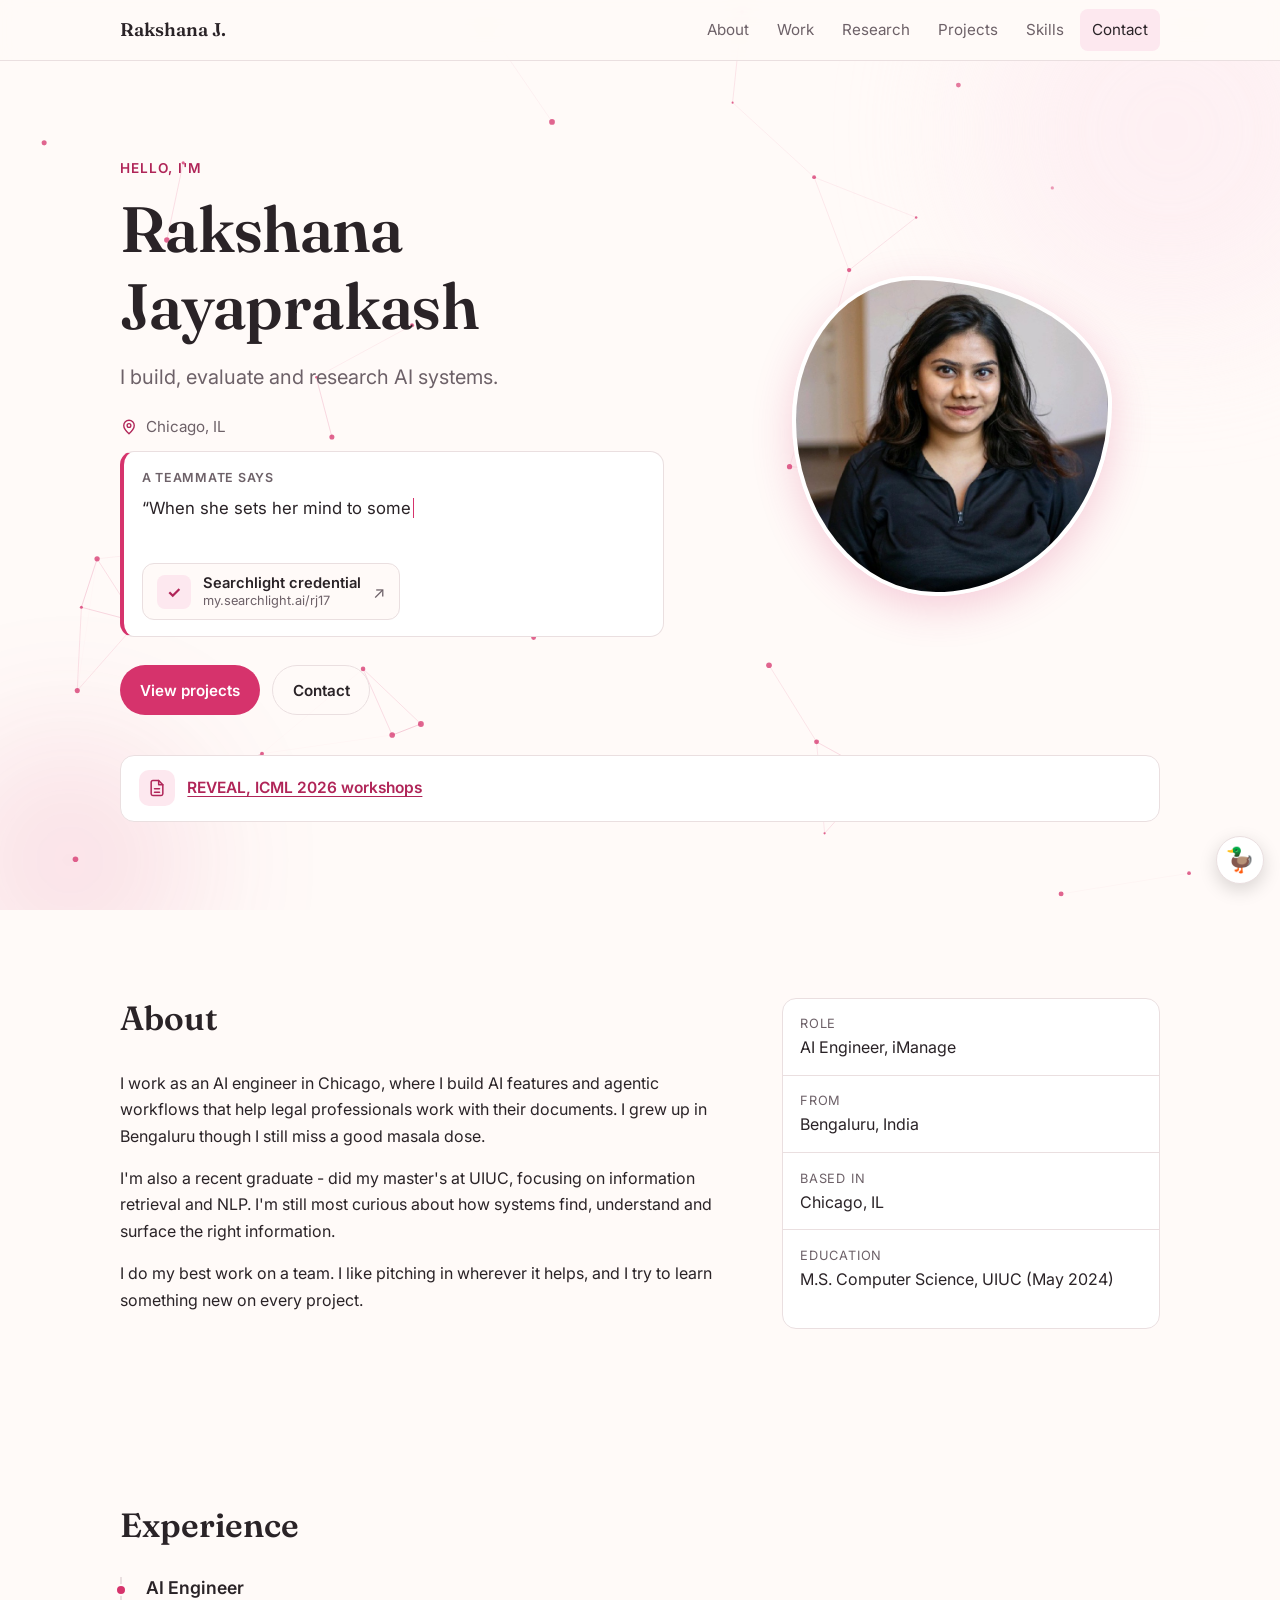
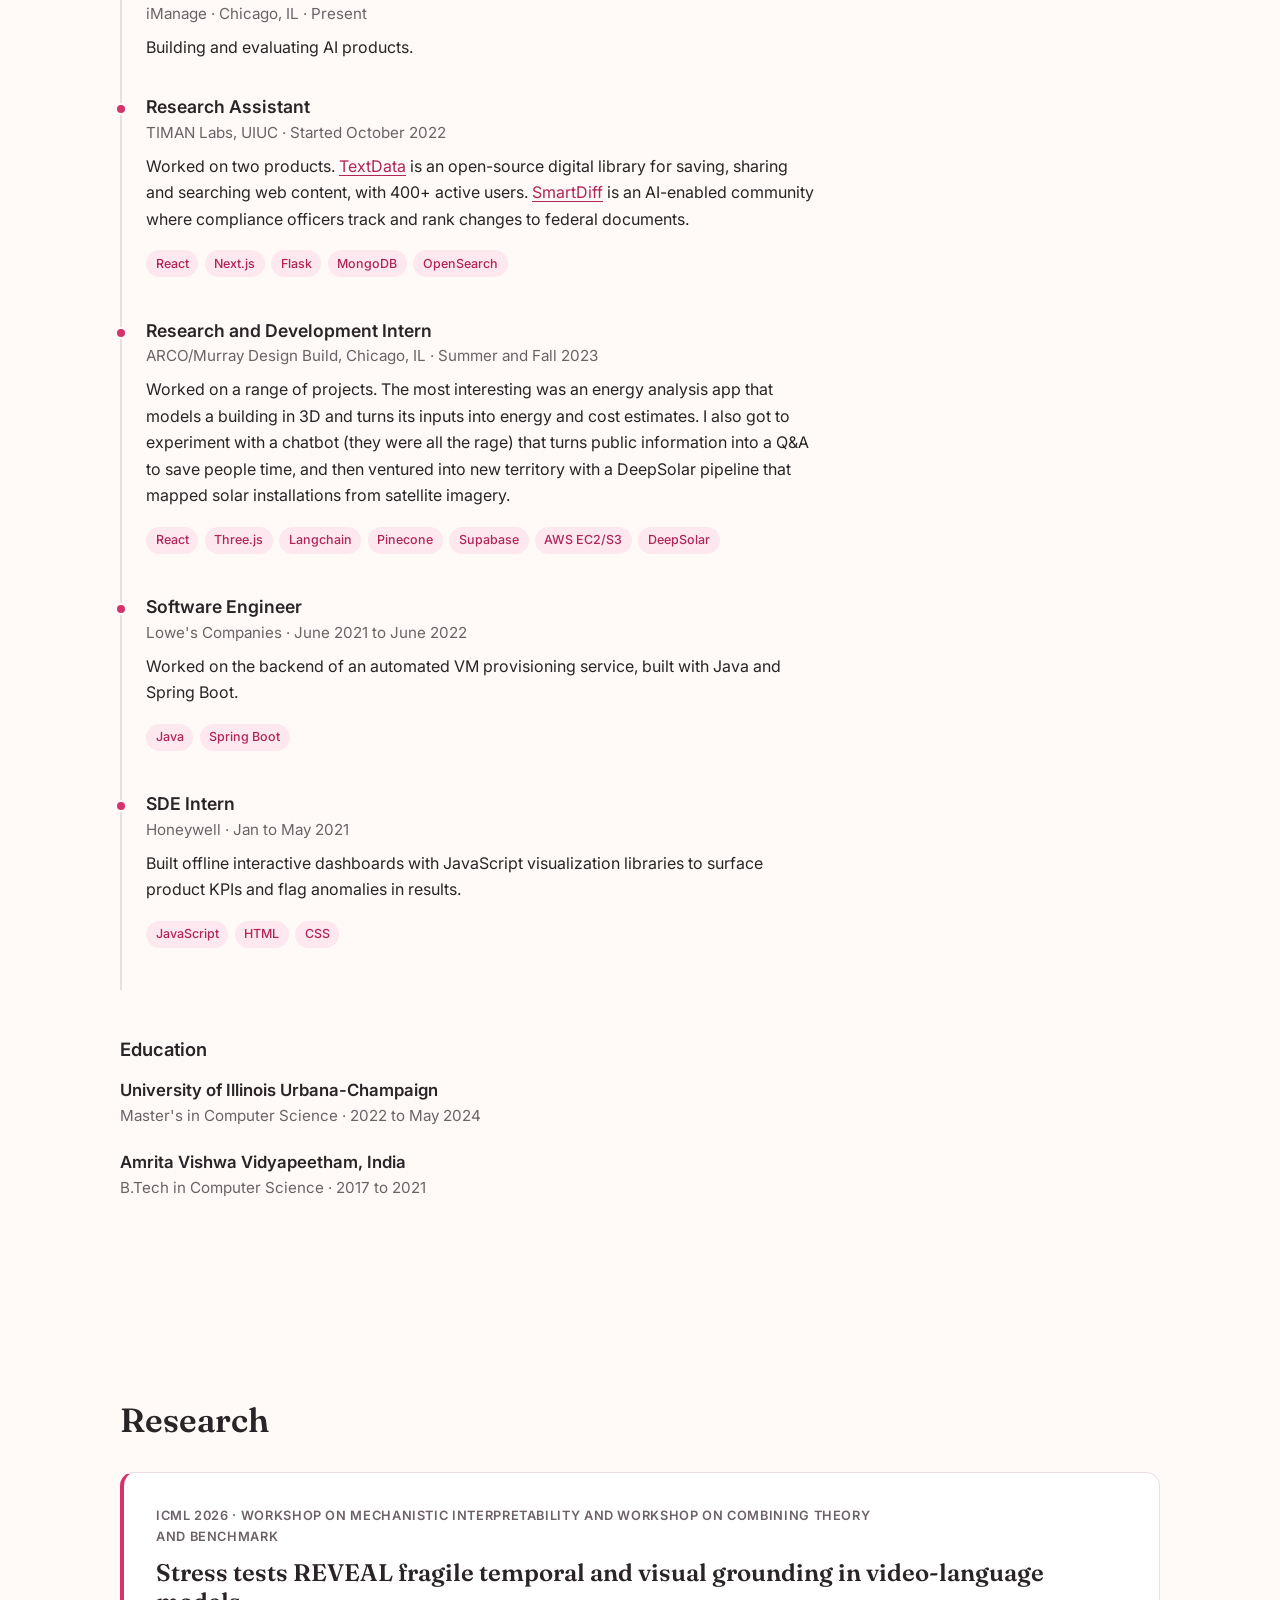
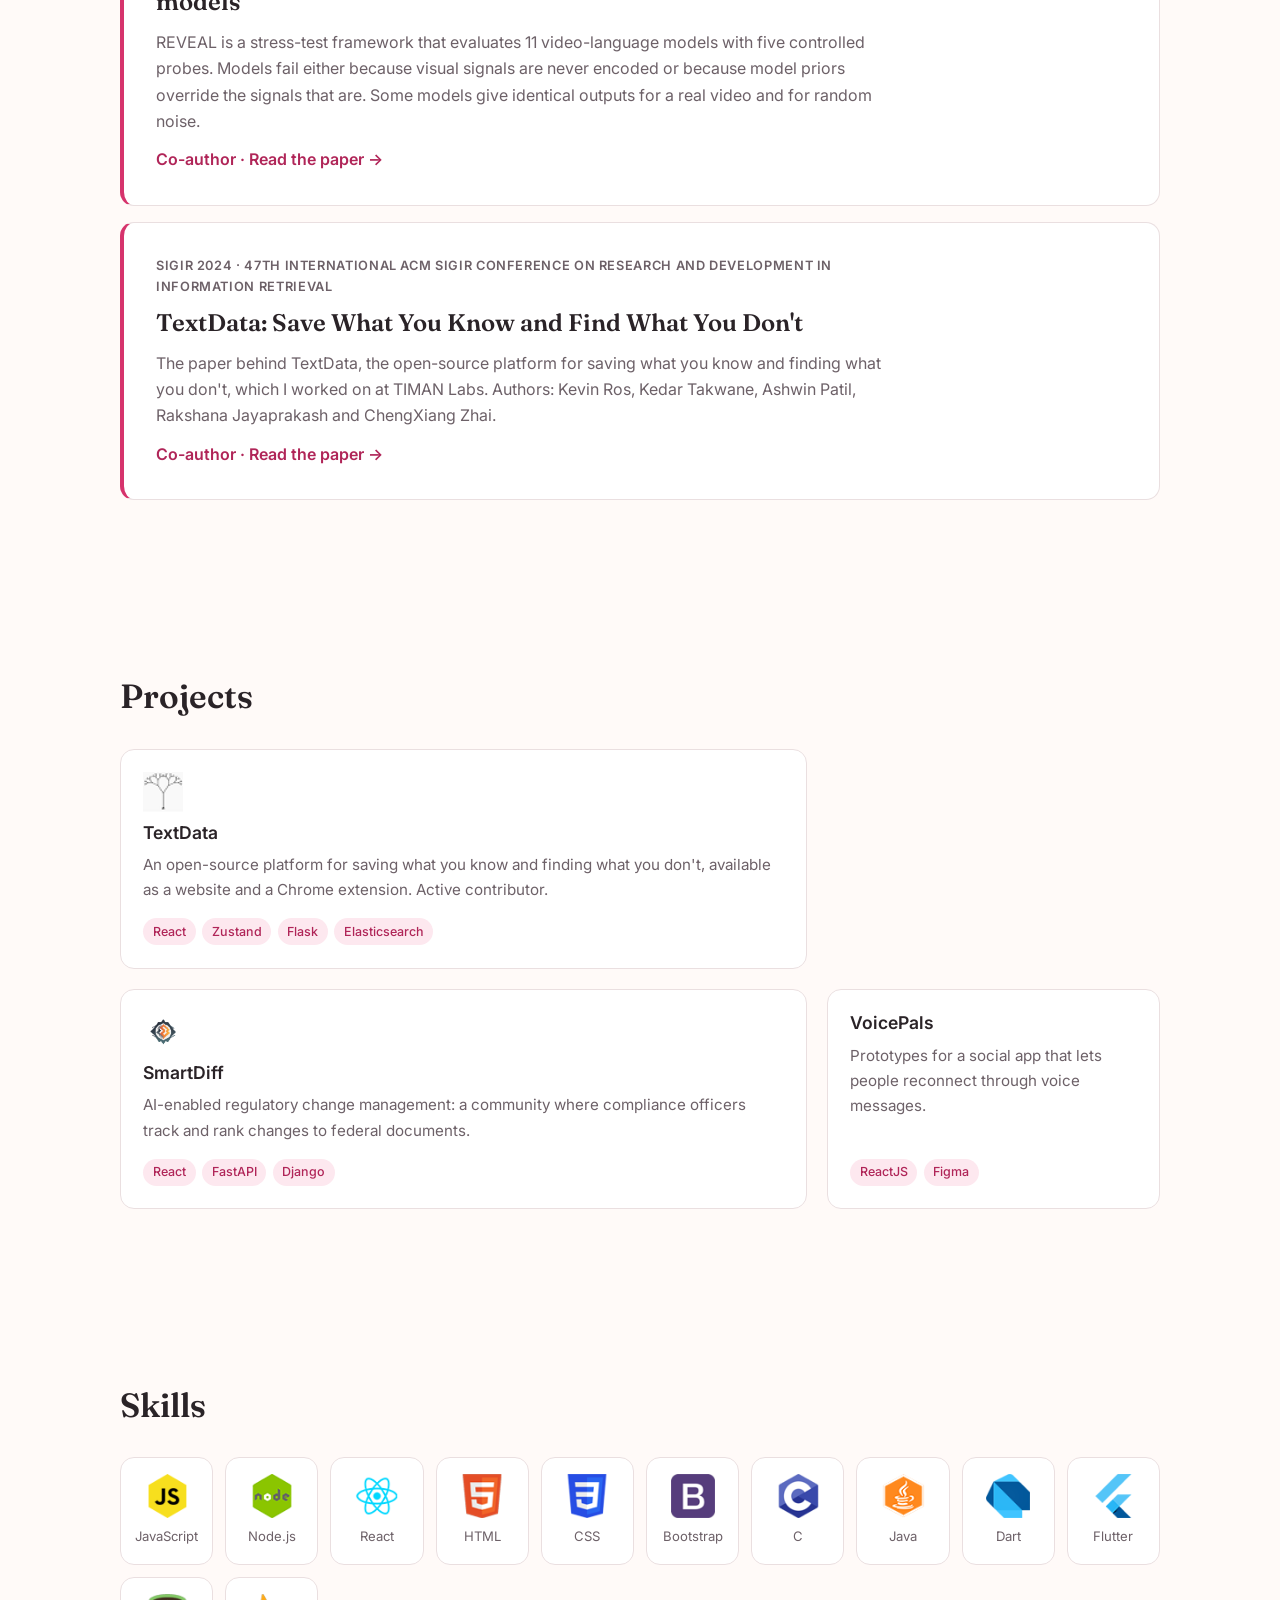
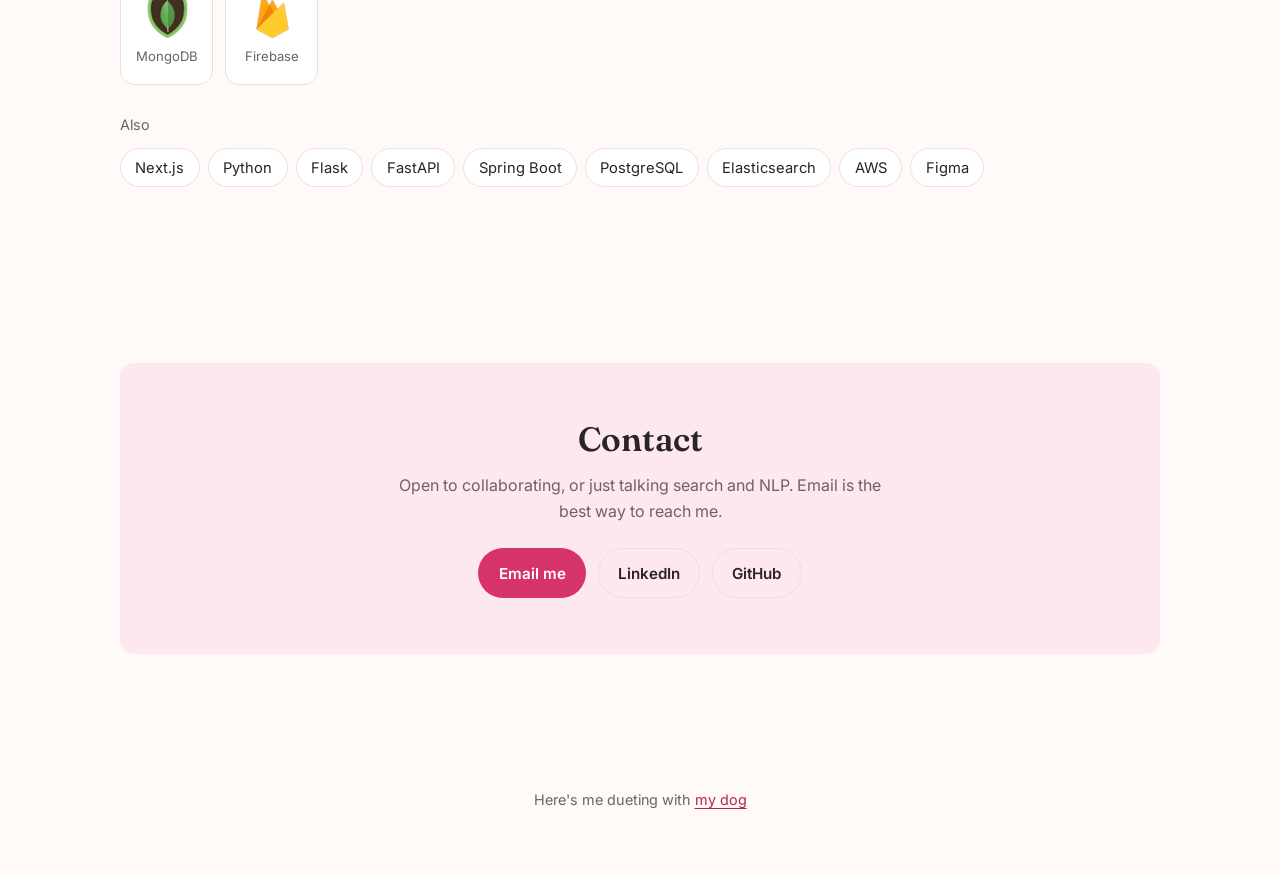
==== commit 8f42f87c: "Revise 'About' section in index.html Updated the 'About' section with new information about my role " ====
--- a/index.html
+++ b/index.html
@@ -88,11 +88,11 @@
 		<section id="about">
 			<div class="wrap about-grid reveal">
 				<div>
-					<h2 class="section-title">About</h2>
-					<p>I'm originally from Bengaluru, and yes, I miss the masala dosa. These days I'm based in Chicago, working as an AI engineer at iManage, building AI products and enjoying the city.</p>
-					<p>I did my master's at UIUC in Champaign, not far from here, focusing on information retrieval and NLP. That's still the space I'm most curious about.</p>
-					<p>Across all of it, I like working with a team, helping where I can, and learning something new on every project.</p>
-				</div>
+	<h2 class="section-title">About</h2>
+	<p>I work as an AI engineer in Chicago, where I build AI features and agentic workflows that help legal professionals work with their documents. I grew up in Bengaluru though I still miss a good masala dose.</p>
+	<p>I'm also a recent graduate - did my master's at UIUC, focusing on information retrieval and NLP. I'm still most curious about how systems find, understand and surface the right information.</p>
+	<p>I do my best work on a team. I like pitching in wherever it helps, and I try to learn something new on every project.</p>
+</div>
 				<ul class="facts">
 					<li><span>Role</span><span>AI Engineer, iManage</span></li>
 					<li><span>From</span><span>Bengaluru, India</span></li>
